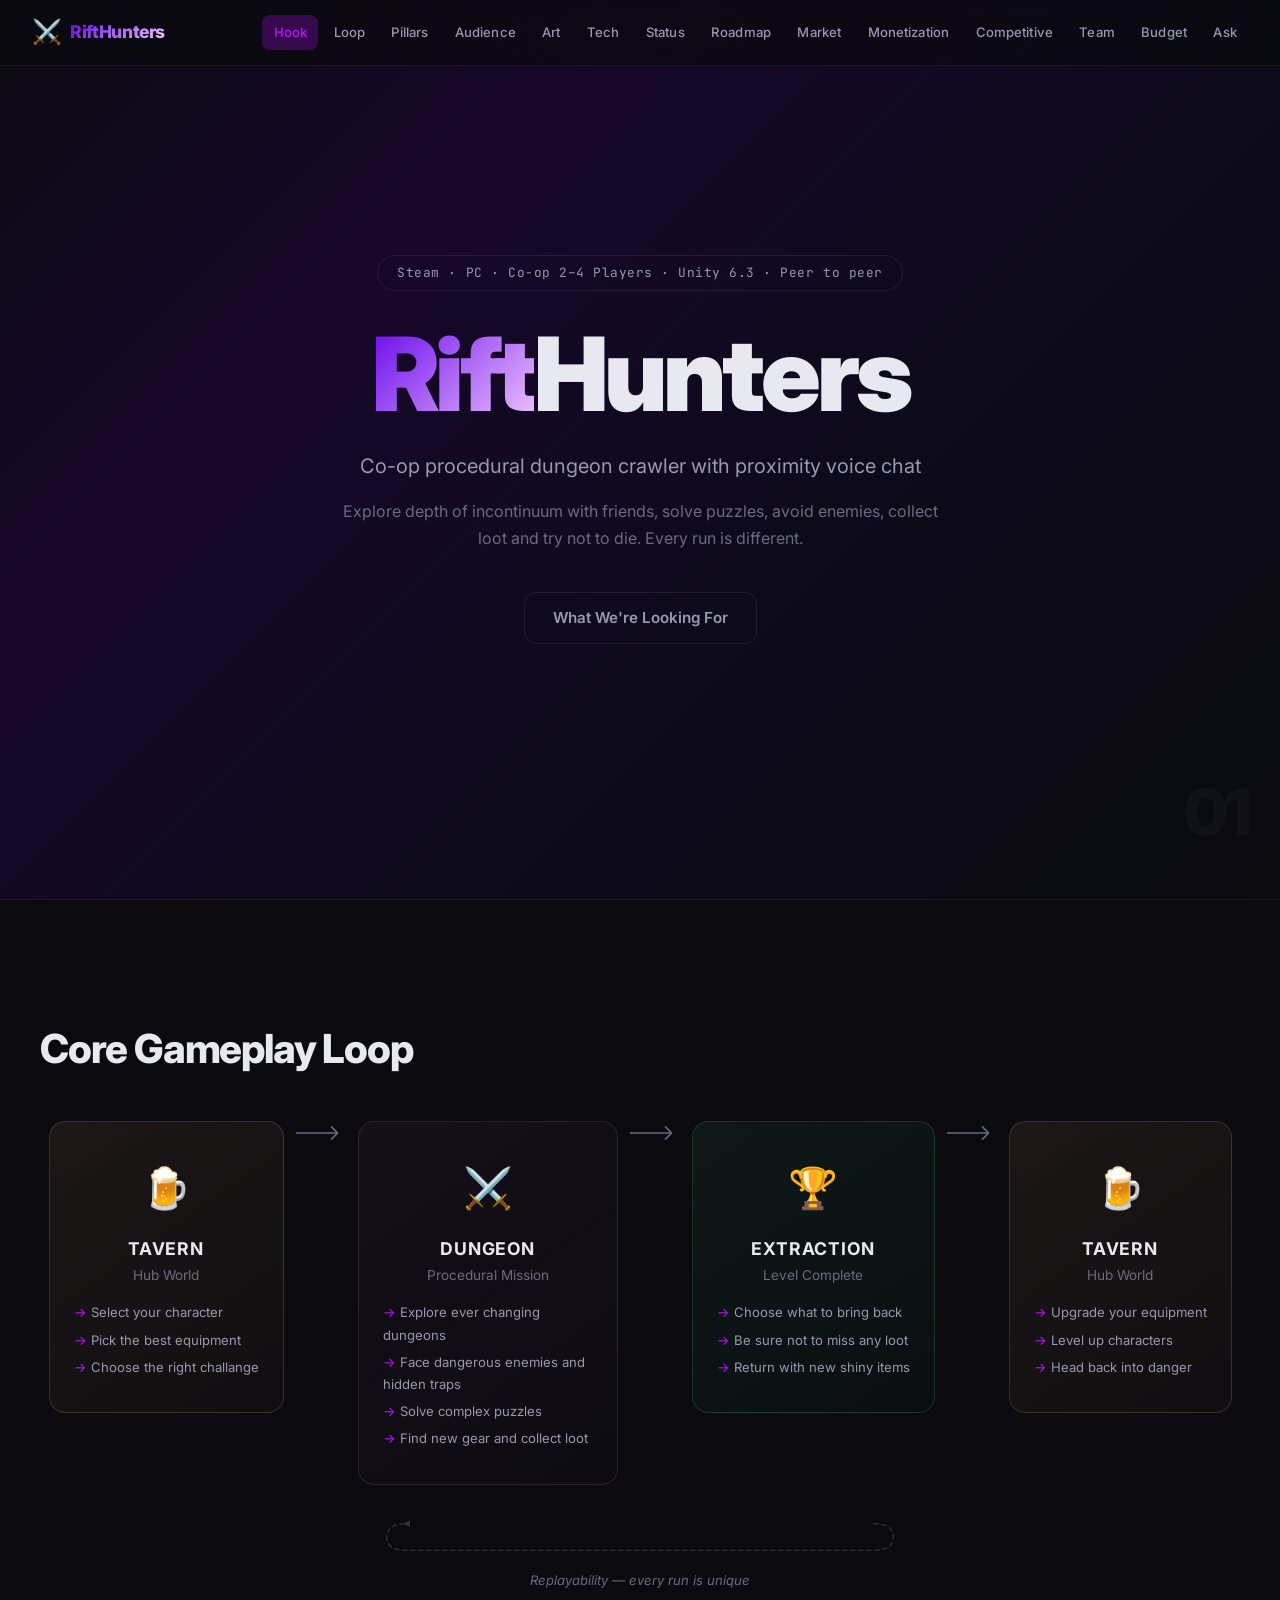
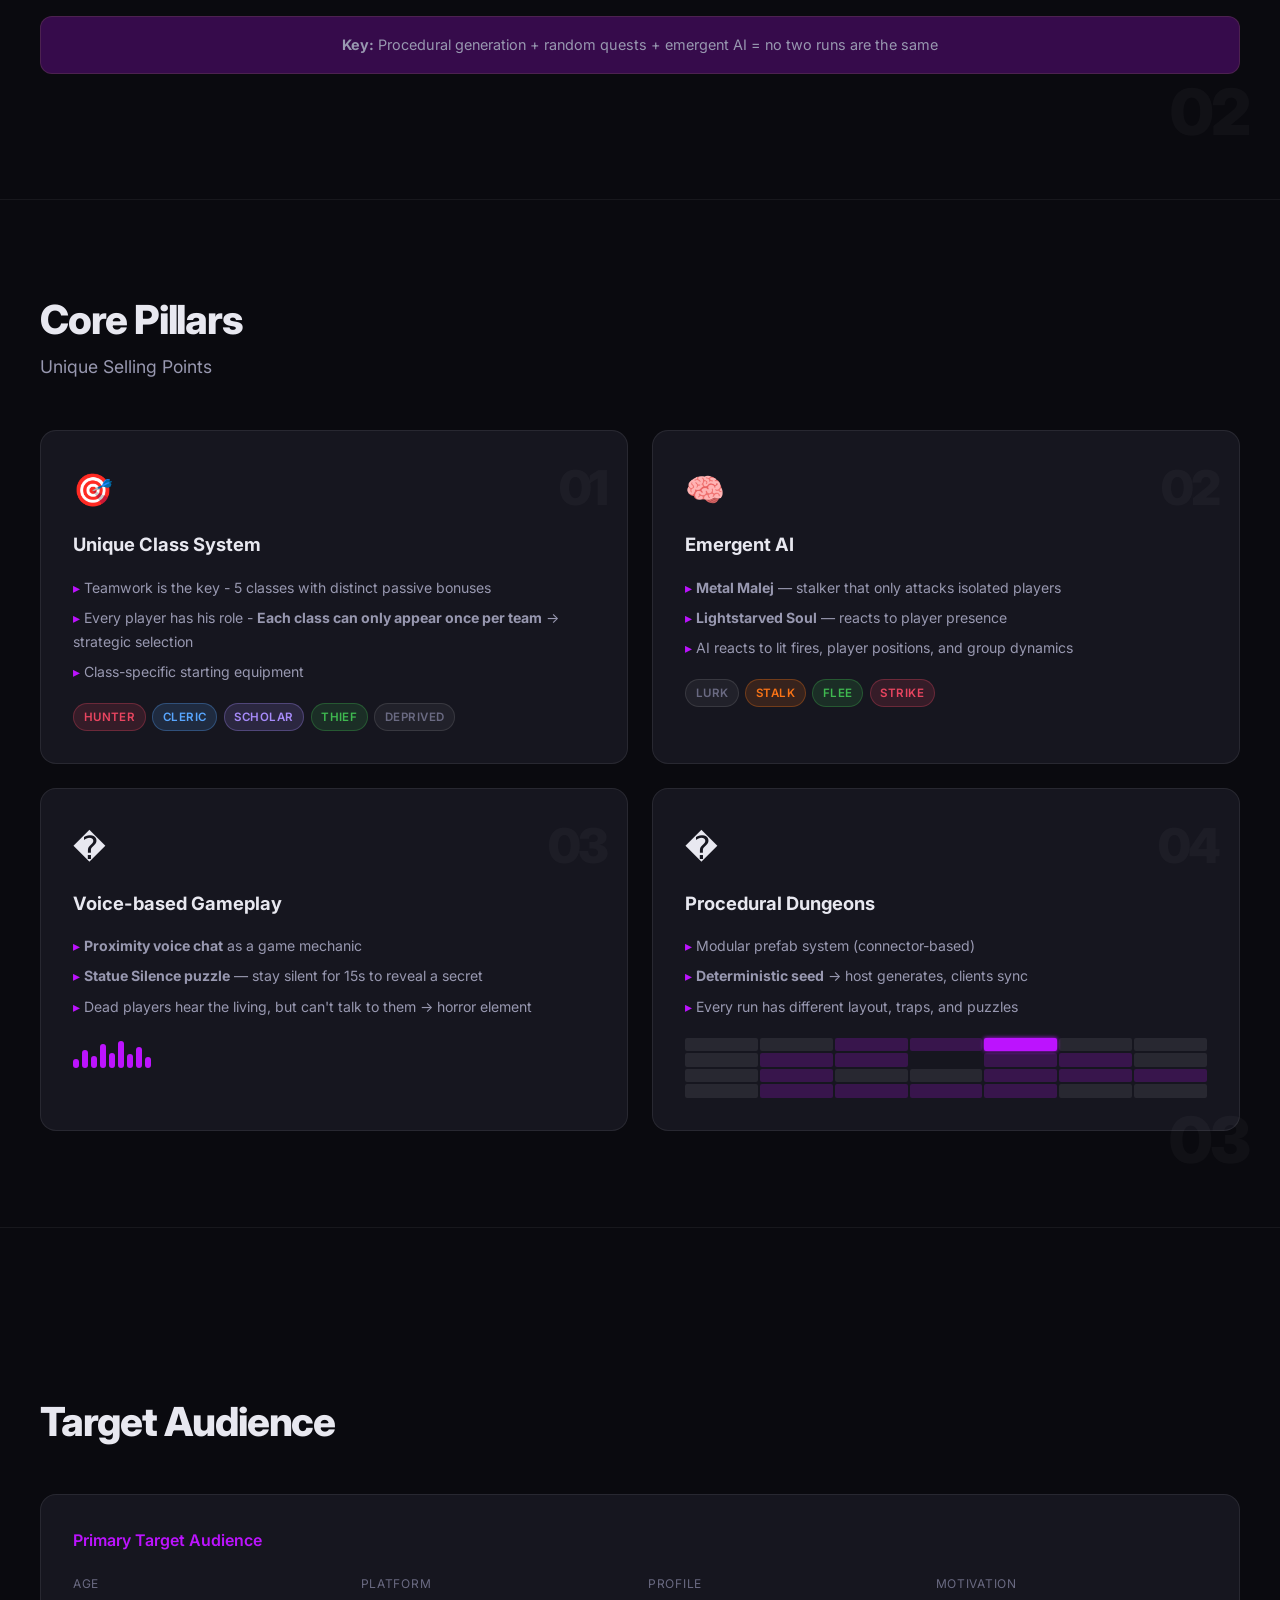
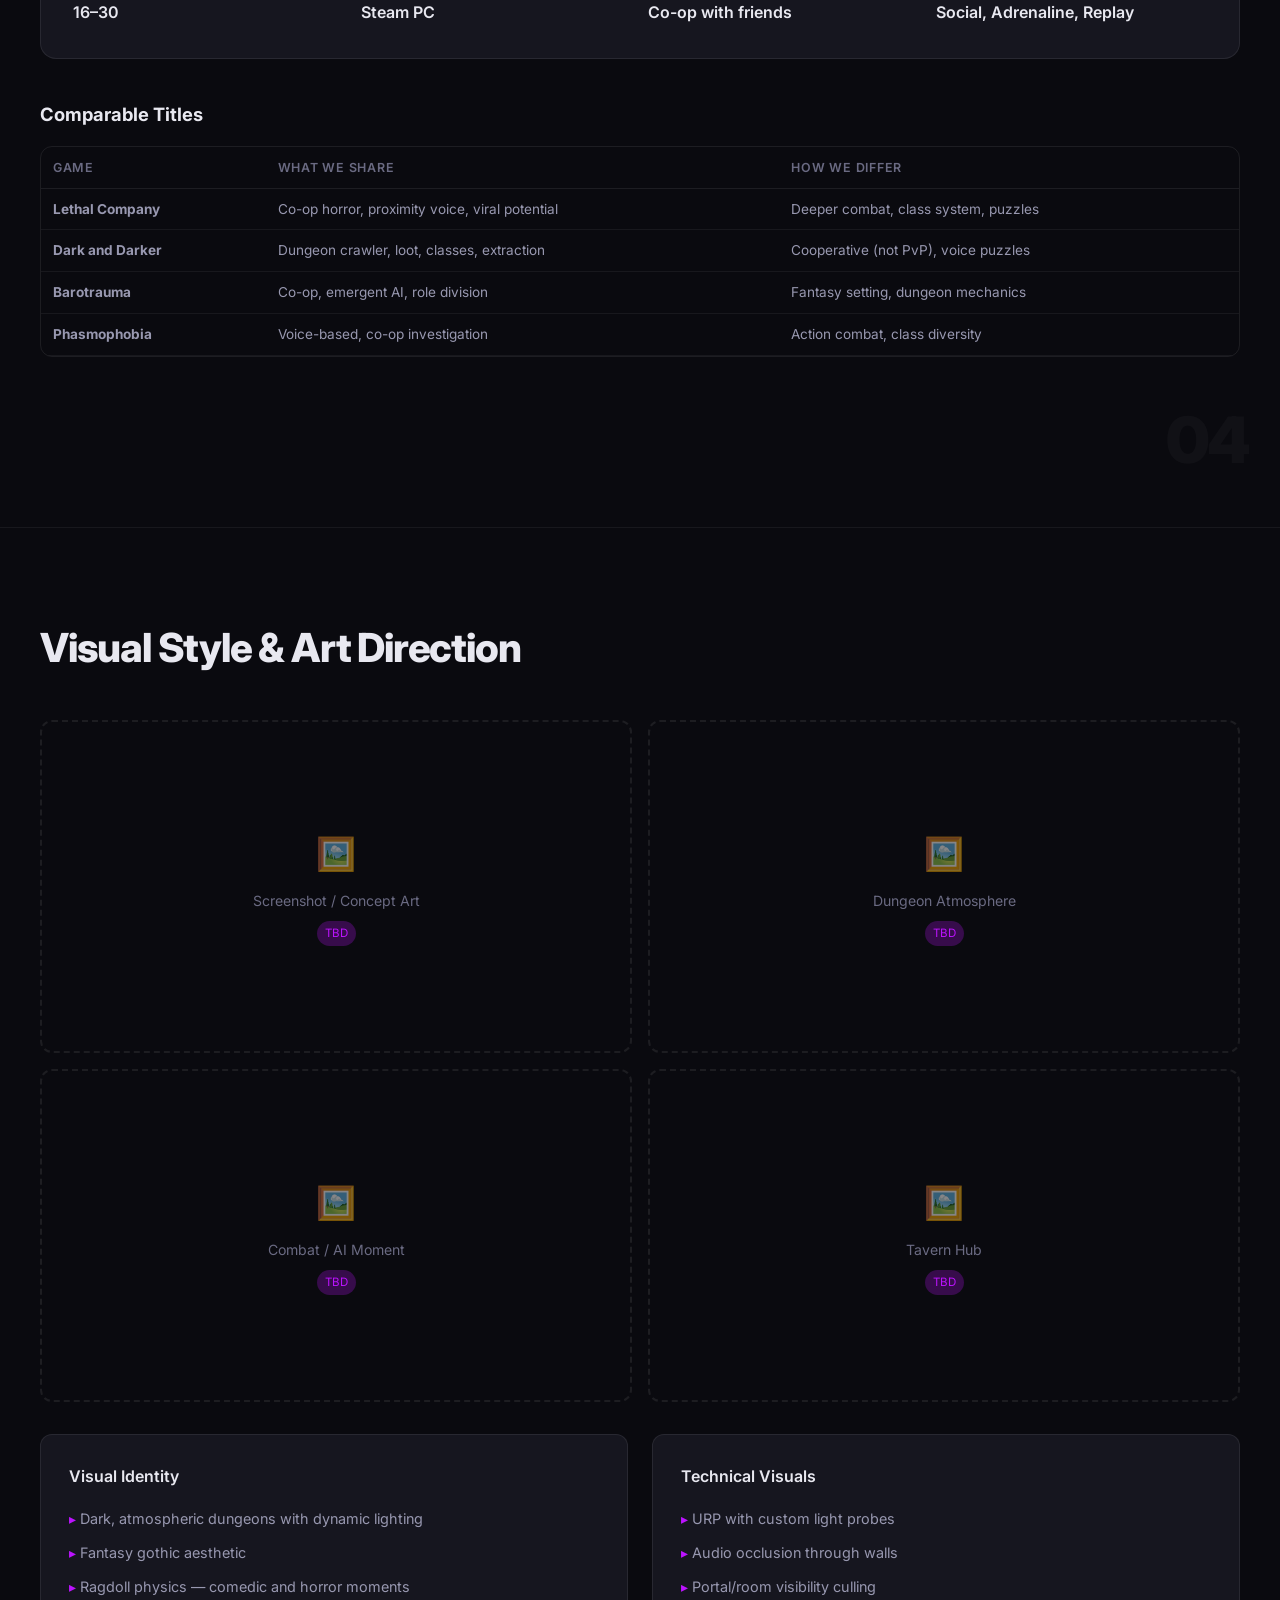
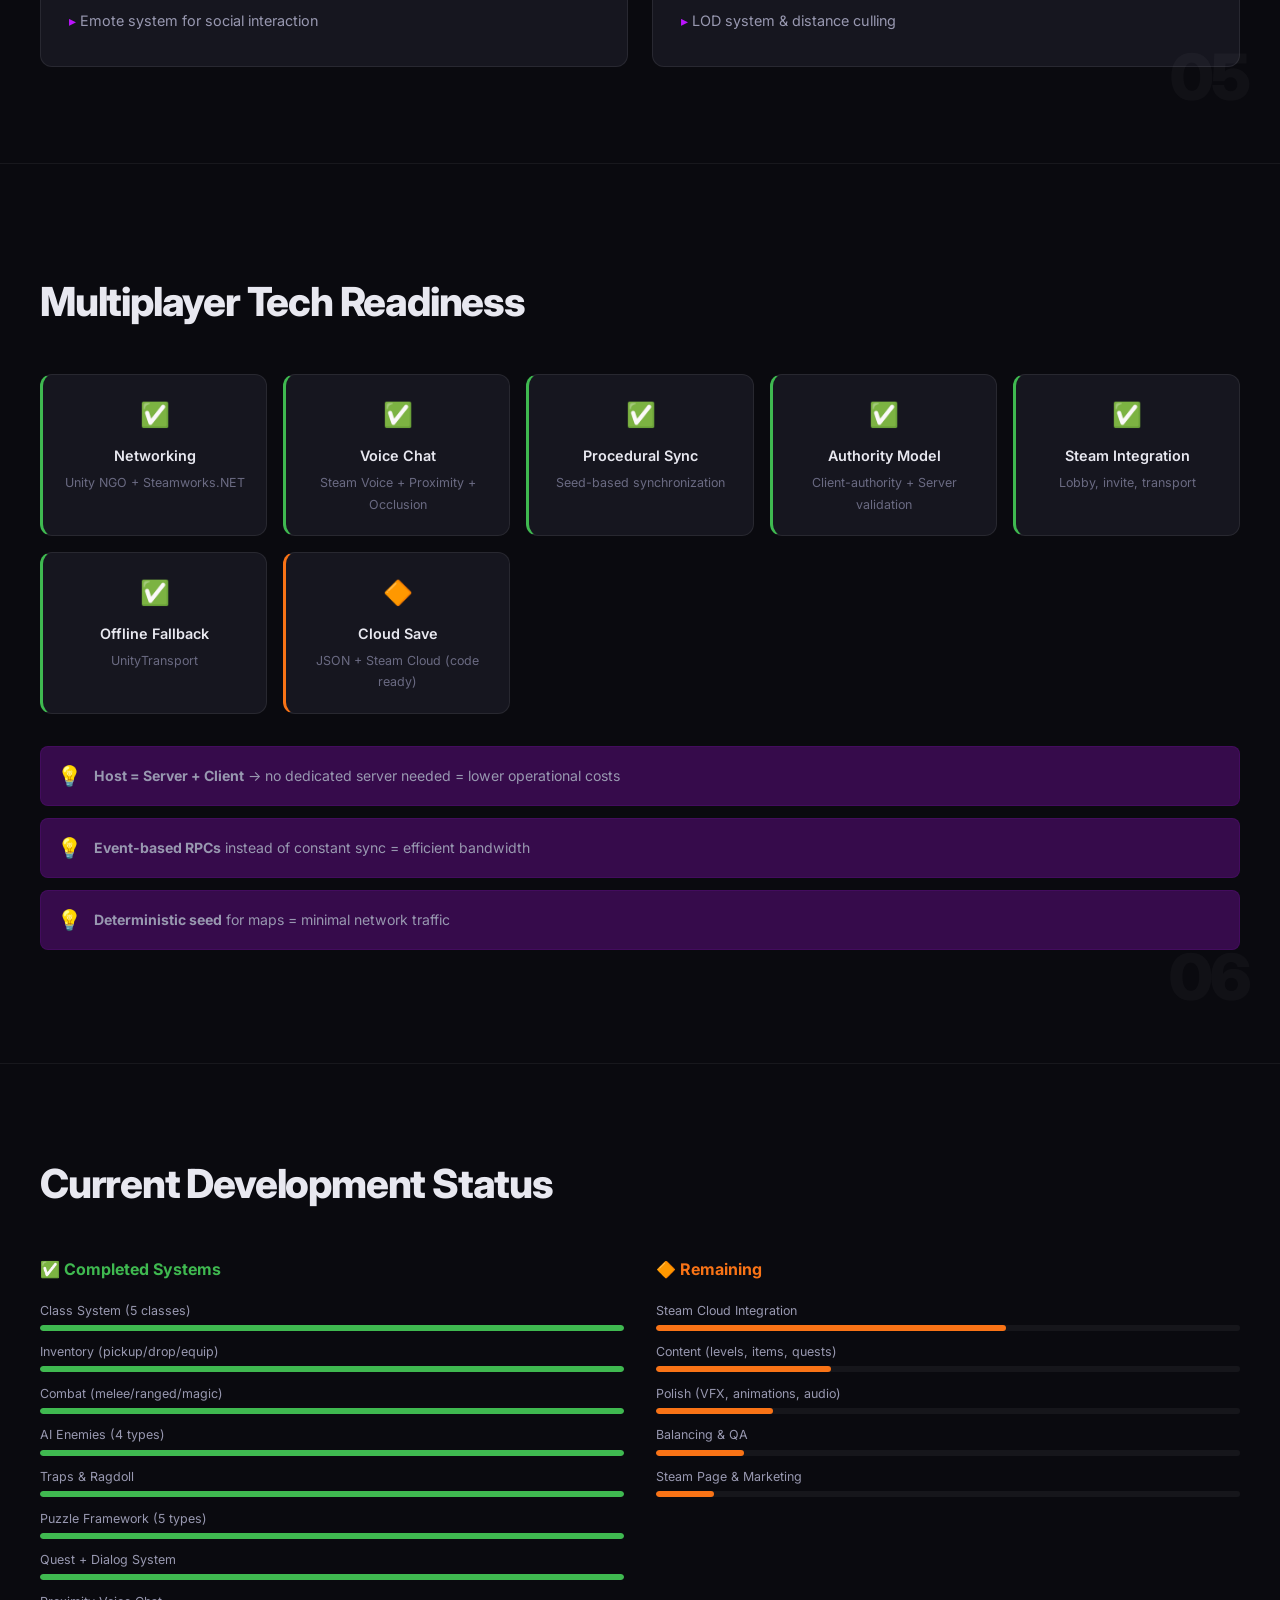
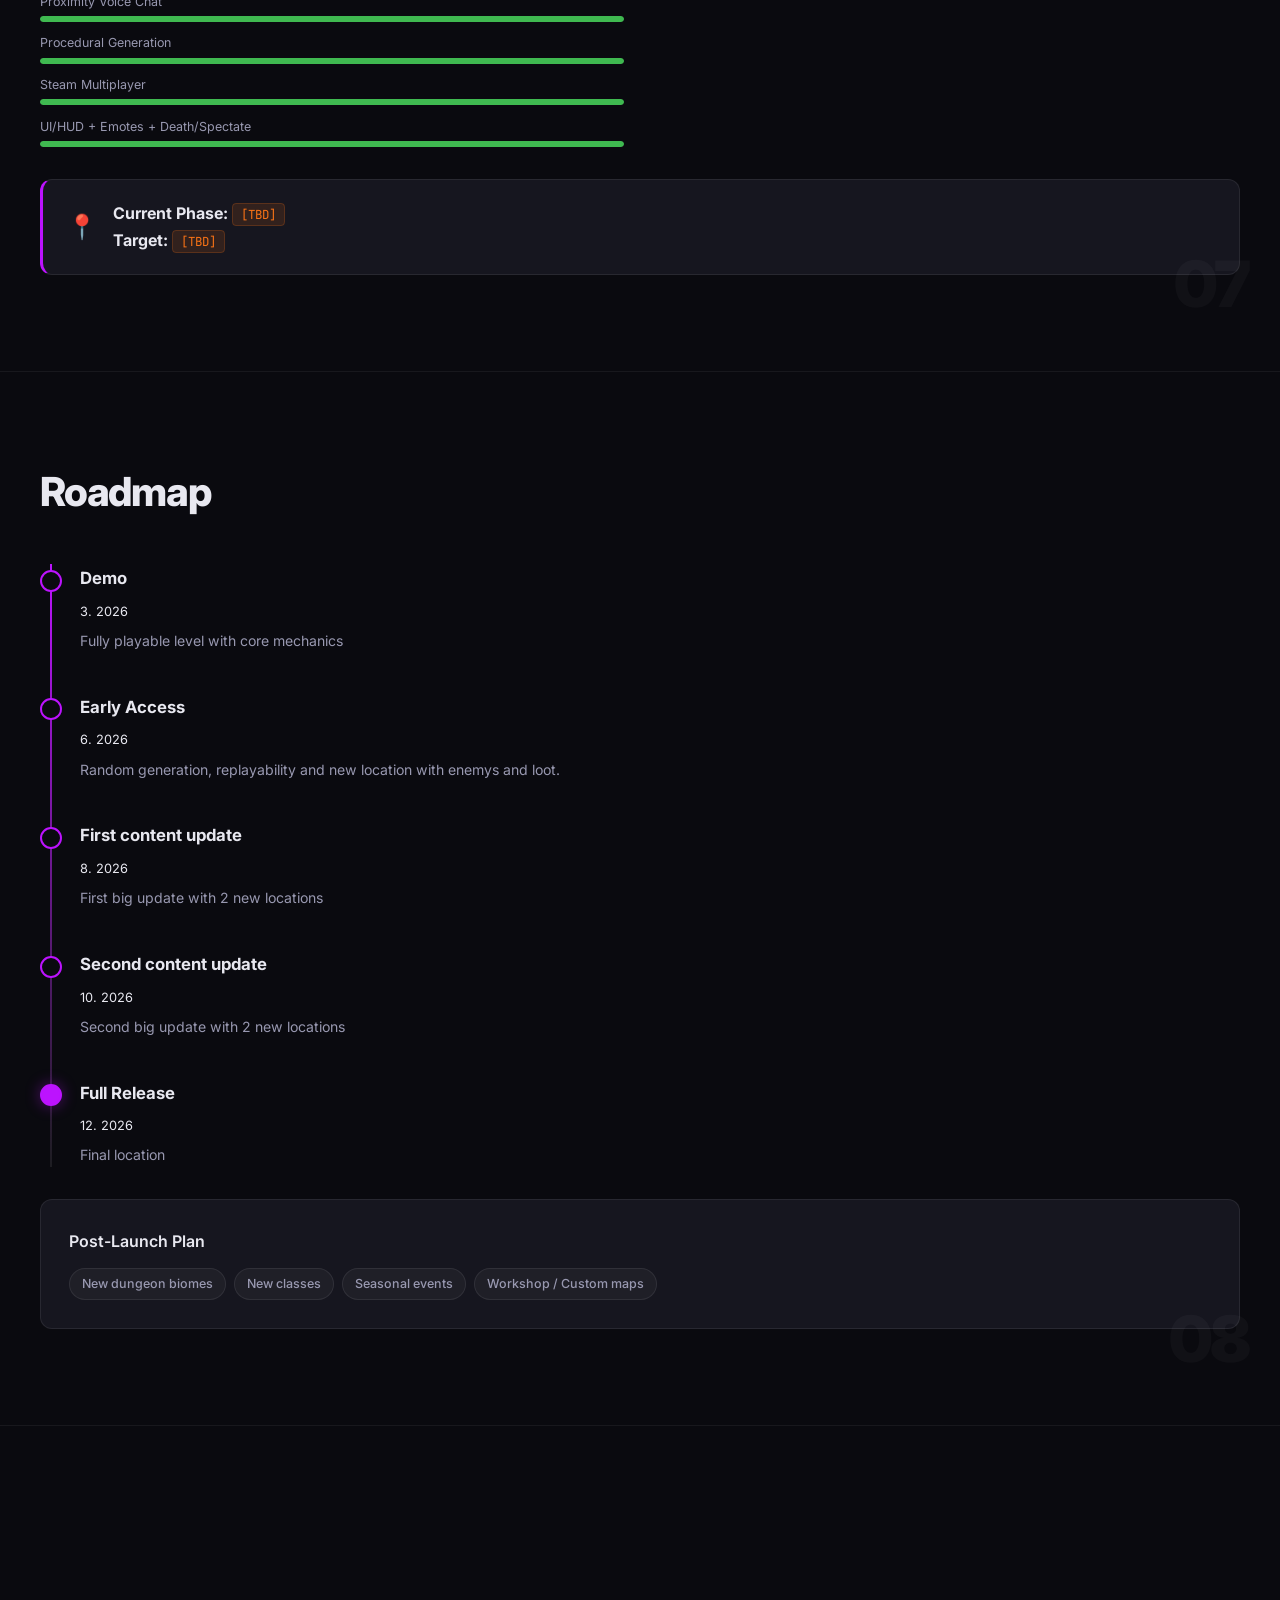
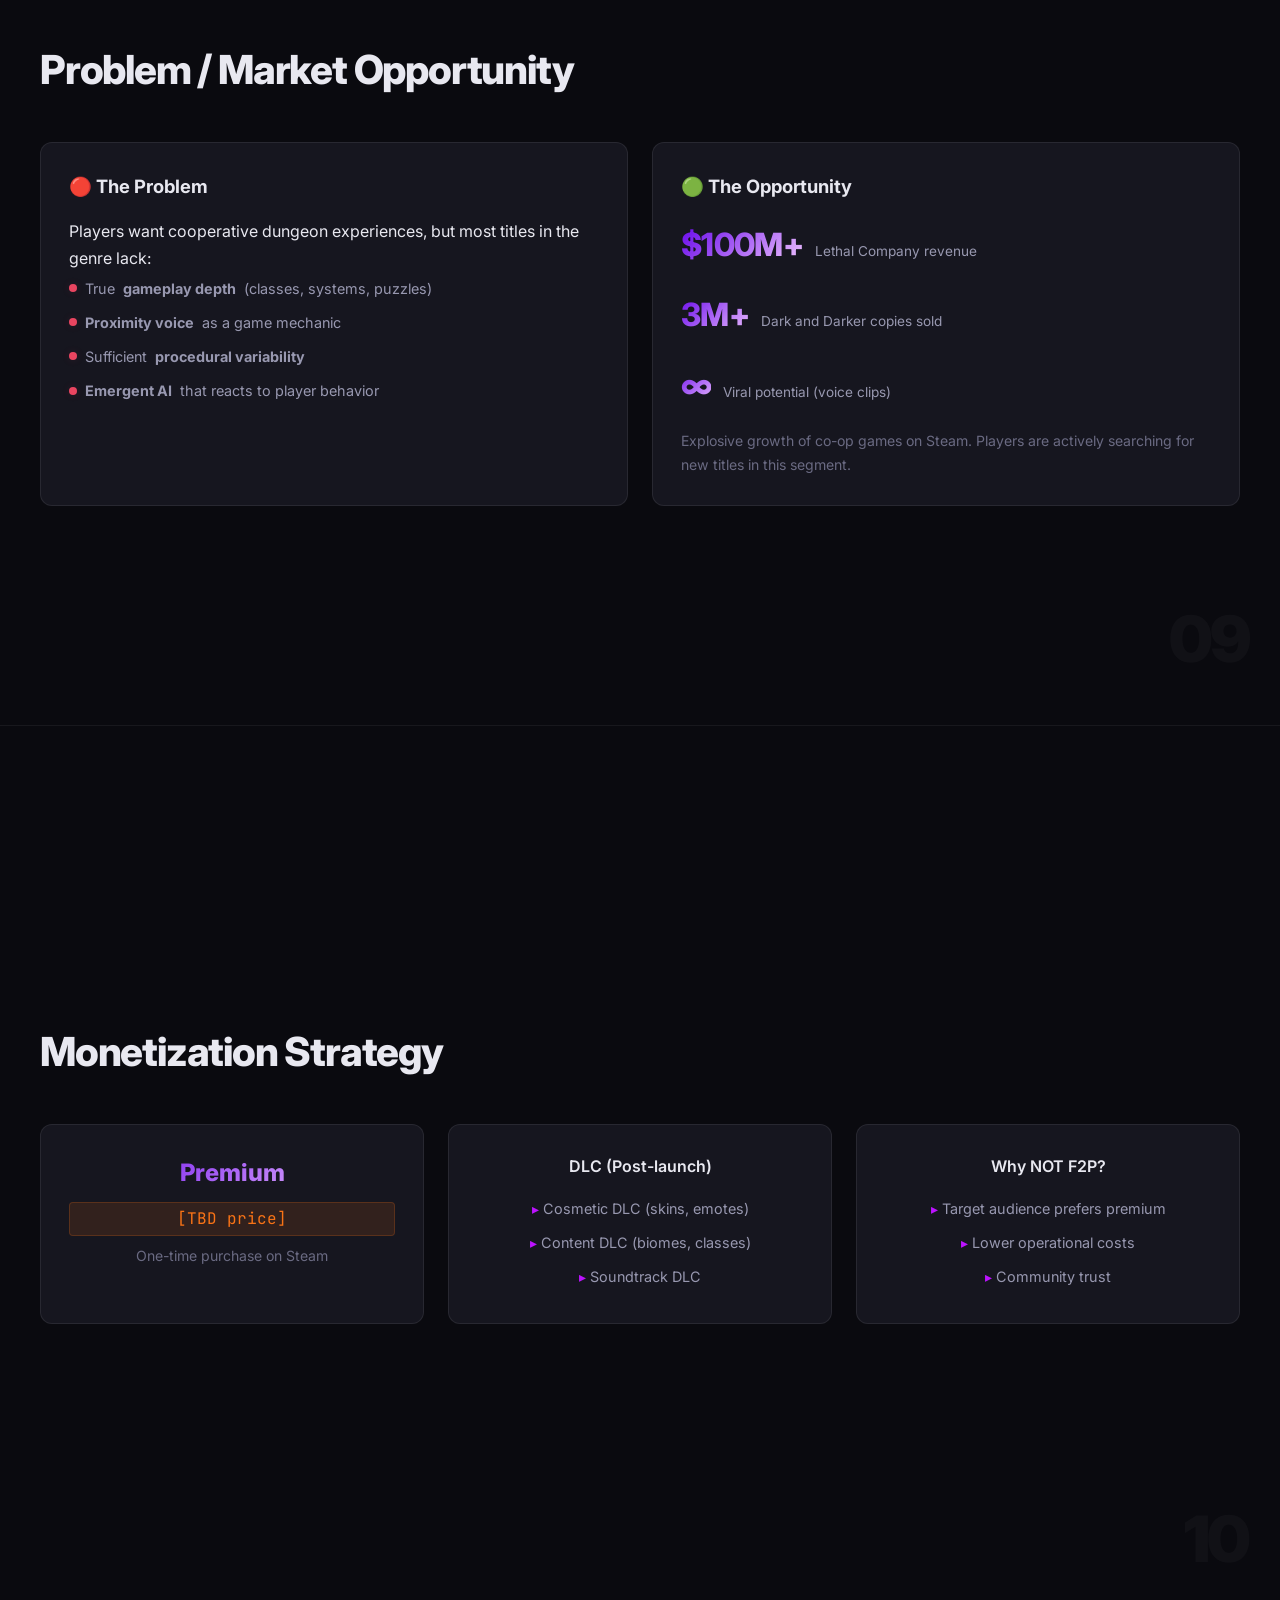
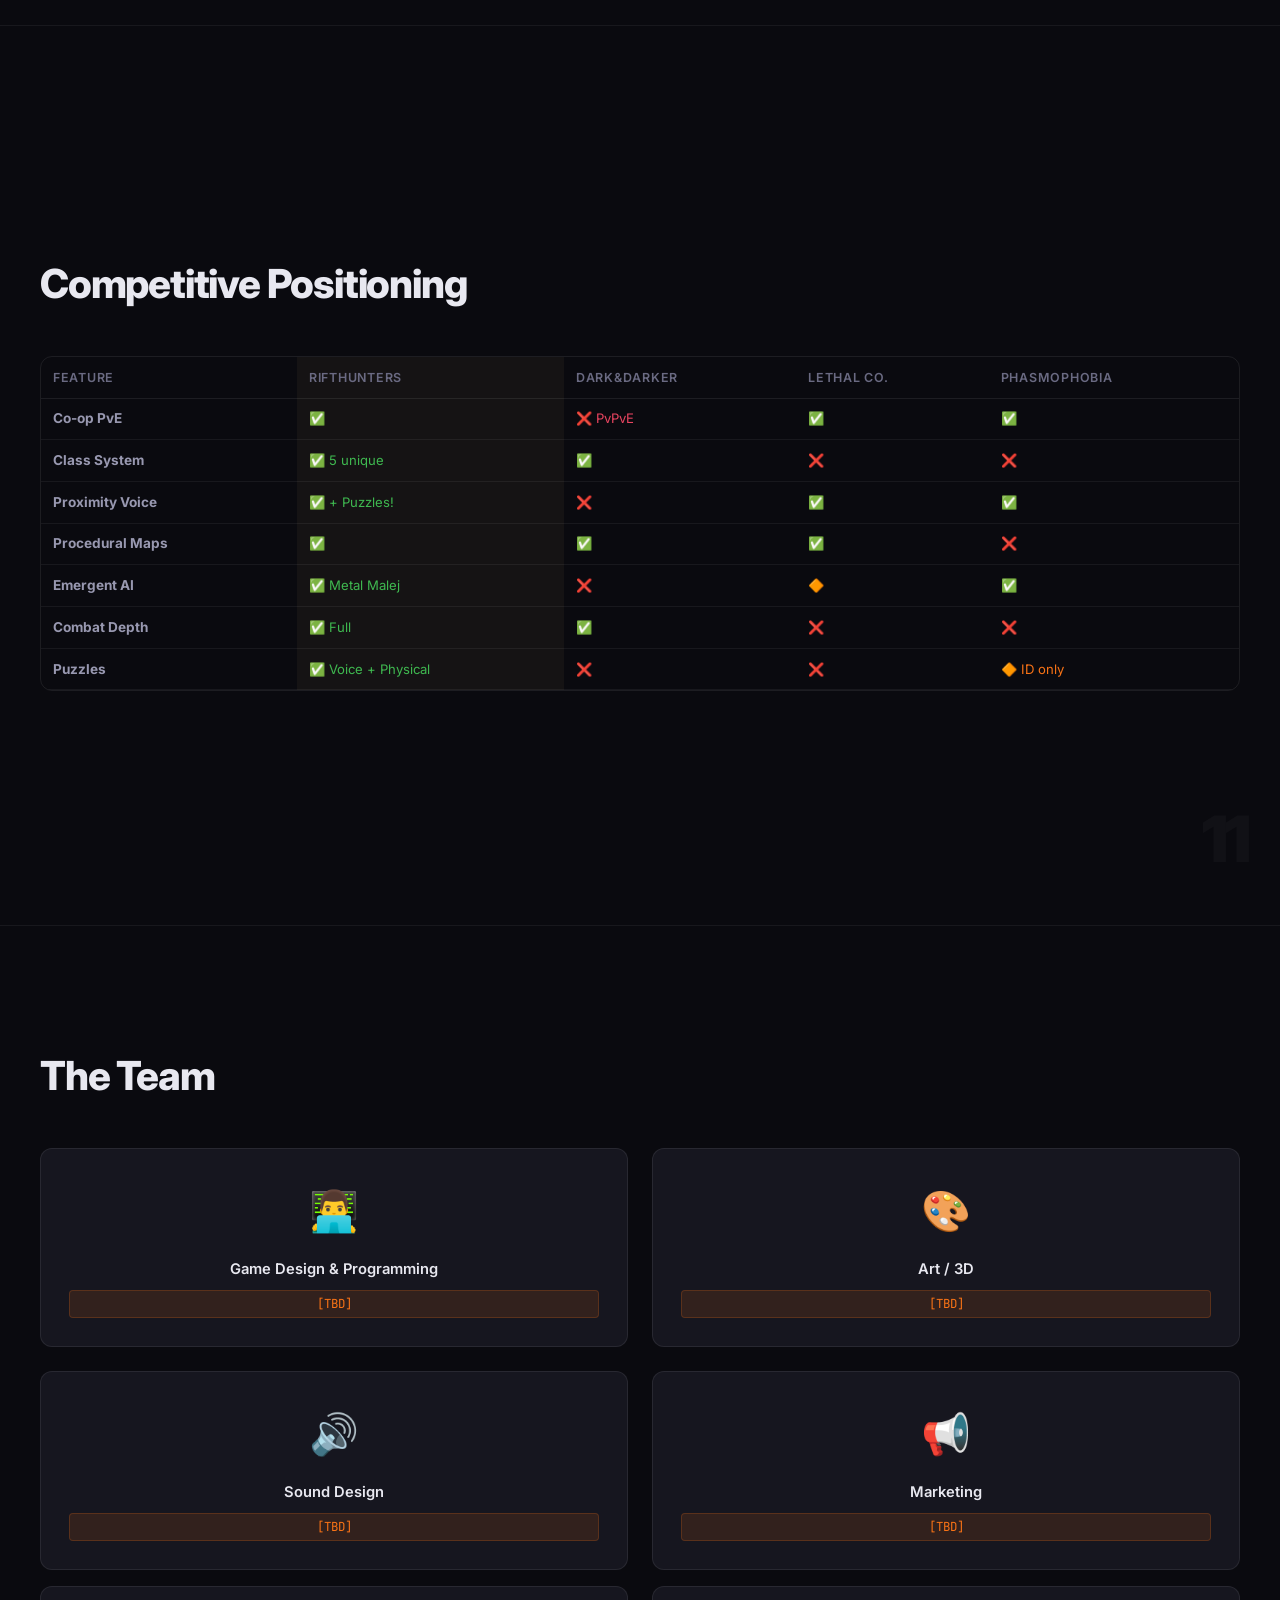
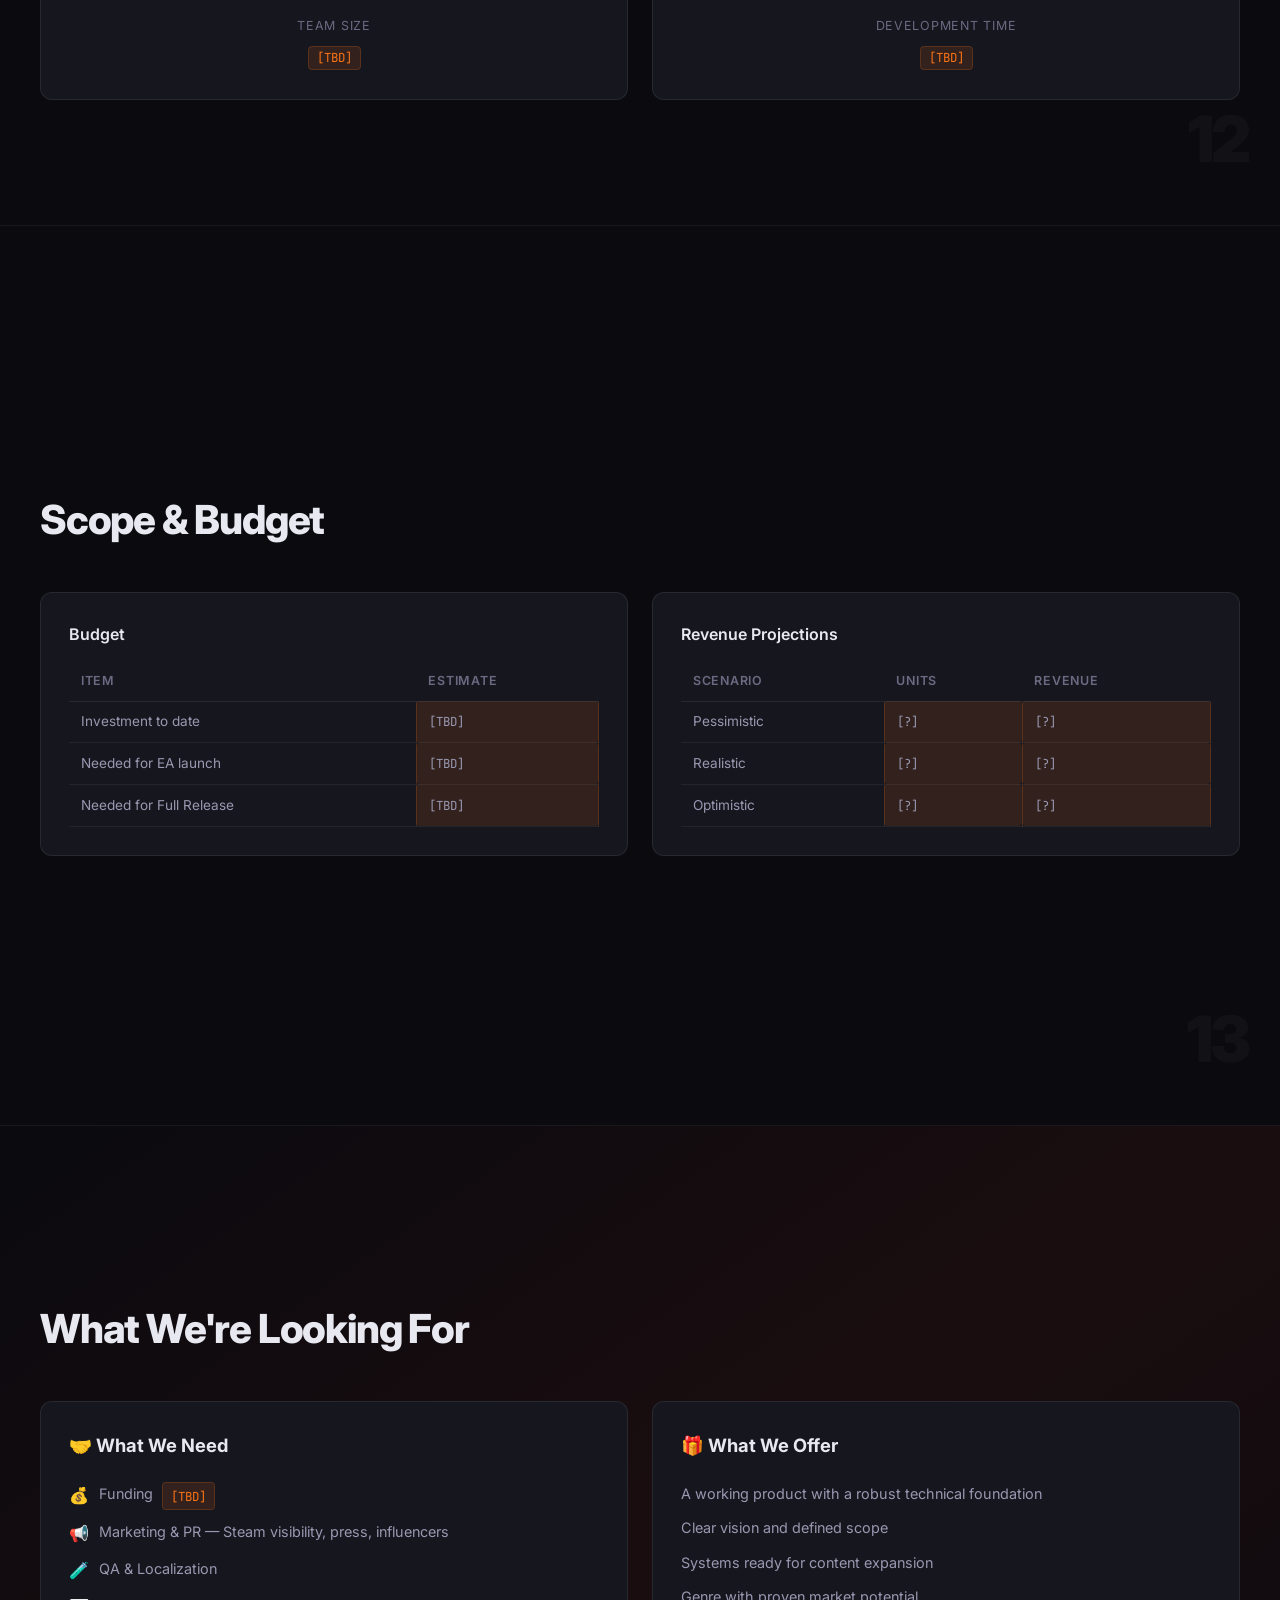
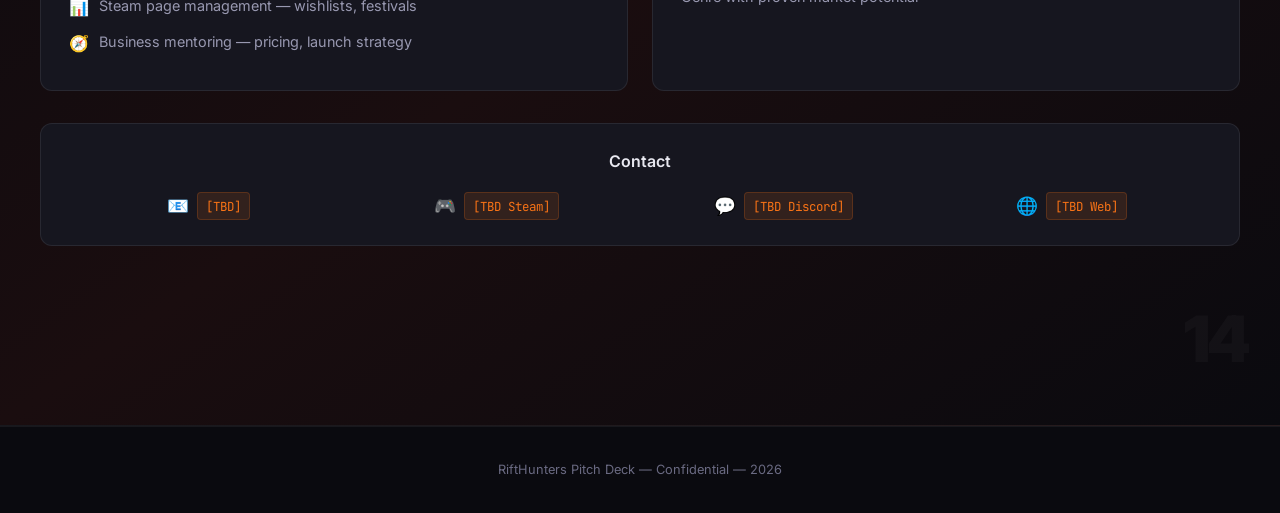
==== index.html @ 0fa0aaf6 "start" ====
<!DOCTYPE html>
<html lang="en">

<head>
    <meta charset="UTF-8">
    <meta name="viewport" content="width=device-width, initial-scale=1.0">
    <title>RiftHunters — Pitch Deck</title>
    <meta name="description"
        content="RiftHunters: Co-op procedural dungeon crawler with proximity voice chat and emergent AI. Pitch Deck for Steam publishers.">
    <link rel="preconnect" href="https://fonts.googleapis.com">
    <link rel="preconnect" href="https://fonts.gstatic.com" crossorigin>
    <link
        href="https://fonts.googleapis.com/css2?family=Inter:wght@300;400;500;600;700;800;900&family=JetBrains+Mono:wght@400;500&display=swap"
        rel="stylesheet">
    <link rel="stylesheet" href="style.css">
</head>

<body>
    <!-- Navigation -->
    <nav class="nav" id="main-nav">
        <div class="nav-brand">
            <span class="nav-logo">⚔️</span>
            <span class="nav-title">RiftHunters</span>
        </div>
        <div class="nav-links" id="nav-links">
            <a href="#hook" class="nav-link">Hook</a>
            <a href="#loop" class="nav-link">Loop</a>
            <a href="#pillars" class="nav-link">Pillars</a>
            <a href="#audience" class="nav-link">Audience</a>
            <a href="#art" class="nav-link">Art</a>
            <a href="#tech" class="nav-link">Tech</a>
            <a href="#status" class="nav-link">Status</a>
            <a href="#roadmap" class="nav-link">Roadmap</a>
            <a href="#market" class="nav-link">Market</a>
            <a href="#monetization" class="nav-link">Monetization</a>
            <a href="#competitive" class="nav-link">Competitive</a>
            <a href="#team" class="nav-link">Team</a>
            <a href="#budget" class="nav-link">Budget</a>
            <a href="#ask" class="nav-link">Ask</a>
        </div>
        <button class="nav-toggle" id="nav-toggle" aria-label="Toggle navigation">
            <span></span><span></span><span></span>
        </button>
    </nav>

    <!-- Progress Bar -->
    <div class="progress-bar" id="progress-bar"></div>

    <main>

        <!-- SLIDE 1 — Hook -->
        <section class="slide slide-hero" id="hook">
            <div class="hero-particles" id="hero-particles"></div>
            <div class="slide-content hero-content">
                <div class="hero-badge">Steam · PC · Co-op 2–4 Players · Unity 6.3 · Peer to peer</div>
                <h1 class="hero-title">
                    <span class="hero-title-accent">Rift</span>Hunters
                </h1>
                <p class="hero-tagline">Co-op procedural dungeon crawler with proximity voice chat</p>
                <p class="hero-desc">Explore depth of incontinuum with friends, solve puzzles, avoid
                    enemies, collect loot and try not to die. Every run is different.</p>
                <div class="hero-cta">
                    <a href="#ask" class="btn btn-ghost">What We're Looking For</a>
                </div>
            </div>
            <div class="slide-number">01</div>
        </section>

        <!-- SLIDE 2 — Game Loop -->
        <section class="slide" id="loop">
            <div class="slide-content">
                <div class="slide-header">
                    <h2>Core Gameplay Loop</h2>
                </div>
                <div class="loop-flow">
                    <div class="loop-node loop-taverna">
                        <div class="loop-icon">🍺</div>
                        <h3>TAVERN</h3>
                        <p>Hub World</p>
                        <ul class="loop-details">
                            <li>Select your character</li>
                            <li>Pick the best equipment</li>
                            <li>Choose the right challange</li>
                        </ul>
                    </div>
                    <div class="loop-arrow">
                        <svg viewBox="0 0 60 24" fill="none">
                            <path d="M0 12h50m0 0l-8-8m8 8l-8 8" stroke="currentColor" stroke-width="2" />
                        </svg>
                    </div>
                    <div class="loop-node loop-dungeon">
                        <div class="loop-icon">⚔️</div>
                        <h3>DUNGEON</h3>
                        <p>Procedural Mission</p>
                        <ul class="loop-details">
                            <li>Explore ever changing dungeons</li>
                            <li>Face dangerous enemies and hidden traps</li>
                            <li>Solve complex puzzles</li>
                            <li>Find new gear and collect loot</li>
                        </ul>
                    </div>
                    <div class="loop-arrow">
                        <svg viewBox="0 0 60 24" fill="none">
                            <path d="M0 12h50m0 0l-8-8m8 8l-8 8" stroke="currentColor" stroke-width="2" />
                        </svg>
                    </div>
                    <div class="loop-node loop-extract">
                        <div class="loop-icon">🏆</div>
                        <h3>EXTRACTION</h3>
                        <p>Level Complete</p>
                        <ul class="loop-details">
                            <li>Choose what to bring back</li>
                            <li>Be sure not to miss any loot</li>
                            <li>Return with new shiny items</li>
                        </ul>
                    </div>
                    <div class="loop-arrow">
                        <svg viewBox="0 0 60 24" fill="none">
                            <path d="M0 12h50m0 0l-8-8m8 8l-8 8" stroke="currentColor" stroke-width="2" />
                        </svg>
                    </div>
                    <div class="loop-node loop-taverna">
                        <div class="loop-icon">🍺</div>
                        <h3>TAVERN</h3>
                        <p>Hub World</p>
                        <ul class="loop-details">
                            <li>Upgrade your equipment</li>
                            <li>Level up characters</li>
                            <li>Head back into danger</li>
                        </ul>
                    </div>
                </div>
                <div class="loop-return">
                    <svg viewBox="0 0 800 60" fill="none" class="loop-return-svg">
                        <path d="M750 10 Q780 10 780 30 Q780 50 750 50 L50 50 Q20 50 20 30 Q20 10 50 10"
                            stroke="currentColor" stroke-width="2" stroke-dasharray="8 4" fill="none" />
                        <polygon points="55,5 45,10 55,15" fill="currentColor" />
                    </svg>
                    <span class="loop-return-label">Replayability — every run is unique</span>
                </div>
                <div class="highlight-box">
                    <strong>Key:</strong> Procedural generation + random quests + emergent AI = no two runs are the same
                </div>
            </div>
            <div class="slide-number">02</div>
        </section>

        <!-- SLIDE 3 — Core Pillars -->
        <section class="slide" id="pillars">
            <div class="slide-content">
                <div class="slide-header">
                    <h2>Core Pillars</h2>
                    <p class="slide-subtitle">Unique Selling Points</p>
                </div>
                <div class="grid grid-2">
                    <div class="pillar-card" data-pillar="1">
                        <div class="pillar-number">01</div>
                        <div class="pillar-icon">🎯</div>
                        <h3>Unique Class System</h3>
                        <ul>
                            <li>Teamwork is the key - 5 classes with distinct passive bonuses</li>
                            <li>Every player has his role - <strong>Each class can only appear once per team</strong> → strategic selection</li>
                            <li>Class-specific starting equipment</li>
                        </ul>
                        <div class="pillar-classes">
                            <span class="class-badge hunter">Hunter</span>
                            <span class="class-badge cleric">Cleric</span>
                            <span class="class-badge scholar">Scholar</span>
                            <span class="class-badge thief">Thief</span>
                            <span class="class-badge deprived">Deprived</span>
                        </div>
                    </div>
                    <div class="pillar-card" data-pillar="2">
                        <div class="pillar-number">02</div>
                        <div class="pillar-icon">🧠</div>
                        <h3>Emergent AI</h3>
                        <ul>
                            <li><strong>Metal Malej</strong> — stalker that only attacks isolated players</li>
                            <li><strong>Lightstarved Soul</strong> — reacts to player presence</li>
                            <li>AI reacts to lit fires, player positions, and group dynamics</li>
                        </ul>
                        <div class="ai-states">
                            <span class="state-badge lurk">Lurk</span>
                            <span class="state-badge stalk">Stalk</span>
                            <span class="state-badge flee">Flee</span>
                            <span class="state-badge strike">Strike</span>
                        </div>
                    </div>
                    <div class="pillar-card" data-pillar="3">
                        <div class="pillar-number">03</div>
                        <div class="pillar-icon">�</div>
                        <h3>Voice-based Gameplay</h3>
                        <ul>
                            <li><strong>Proximity voice chat</strong> as a game mechanic</li>
                            <li><strong>Statue Silence puzzle</strong> — stay silent for 15s to reveal a secret</li>
                            <li>Dead players hear the living, but can't talk to them → horror element</li>
                        </ul>
                        <div class="voice-viz" id="voice-viz">
                            <div class="voice-bar"></div>
                            <div class="voice-bar"></div>
                            <div class="voice-bar"></div>
                            <div class="voice-bar"></div>
                            <div class="voice-bar"></div>
                            <div class="voice-bar"></div>
                            <div class="voice-bar"></div>
                            <div class="voice-bar"></div>
                            <div class="voice-bar"></div>
                        </div>
                    </div>
                    <div class="pillar-card" data-pillar="4">
                        <div class="pillar-number">04</div>
                        <div class="pillar-icon">�️</div>
                        <h3>Procedural Dungeons</h3>
                        <ul>
                            <li>Modular prefab system (connector-based)</li>
                            <li><strong>Deterministic seed</strong> → host generates, clients sync</li>
                            <li>Every run has different layout, traps, and puzzles</li>
                        </ul>
                        <div class="maze-preview" id="maze-preview"></div>
                    </div>
                </div>
            </div>
            <div class="slide-number">03</div>
        </section>

        <!-- SLIDE 4 — Target Audience -->
        <section class="slide" id="audience">
            <div class="slide-content">
                <div class="slide-header">
                    <h2>Target Audience</h2>
                </div>
                <div class="audience-profile">
                    <div class="profile-card">
                        <h3>Primary Target Audience</h3>
                        <div class="profile-stats">
                            <div class="profile-stat"><span class="profile-label">Age</span><span
                                    class="profile-value">16–30</span></div>
                            <div class="profile-stat"><span class="profile-label">Platform</span><span
                                    class="profile-value">Steam PC</span></div>
                            <div class="profile-stat"><span class="profile-label">Profile</span><span
                                    class="profile-value">Co-op with friends</span></div>
                            <div class="profile-stat"><span class="profile-label">Motivation</span><span
                                    class="profile-value">Social, Adrenaline, Replay</span></div>
                        </div>
                    </div>
                </div>
                <h3 class="section-title">Comparable Titles</h3>
                <div class="comparison-table-wrapper">
                    <table class="data-table comparison-table">
                        <thead>
                            <tr>
                                <th>Game</th>
                                <th>What We Share</th>
                                <th>How We Differ</th>
                            </tr>
                        </thead>
                        <tbody>
                            <tr>
                                <td><strong>Lethal Company</strong></td>
                                <td>Co-op horror, proximity voice, viral potential</td>
                                <td>Deeper combat, class system, puzzles</td>
                            </tr>
                            <tr>
                                <td><strong>Dark and Darker</strong></td>
                                <td>Dungeon crawler, loot, classes, extraction</td>
                                <td>Cooperative (not PvP), voice puzzles</td>
                            </tr>
                            <tr>
                                <td><strong>Barotrauma</strong></td>
                                <td>Co-op, emergent AI, role division</td>
                                <td>Fantasy setting, dungeon mechanics</td>
                            </tr>
                            <tr>
                                <td><strong>Phasmophobia</strong></td>
                                <td>Voice-based, co-op investigation</td>
                                <td>Action combat, class diversity</td>
                            </tr>
                        </tbody>
                    </table>
                </div>
            </div>
            <div class="slide-number">04</div>
        </section>

        <!-- SLIDE 5 — Art Direction -->
        <section class="slide" id="art">
            <div class="slide-content">
                <div class="slide-header">
                    <h2>Visual Style & Art Direction</h2>
                </div>
                <div class="art-grid">
                    <div class="art-placeholder">
                        <div class="placeholder-inner">
                            <span class="placeholder-icon">🖼️</span>
                            <span>Screenshot / Concept Art</span>
                            <span class="placeholder-note">TBD</span>
                        </div>
                    </div>
                    <div class="art-placeholder">
                        <div class="placeholder-inner">
                            <span class="placeholder-icon">🖼️</span>
                            <span>Dungeon Atmosphere</span>
                            <span class="placeholder-note">TBD</span>
                        </div>
                    </div>
                    <div class="art-placeholder">
                        <div class="placeholder-inner">
                            <span class="placeholder-icon">🖼️</span>
                            <span>Combat / AI Moment</span>
                            <span class="placeholder-note">TBD</span>
                        </div>
                    </div>
                    <div class="art-placeholder">
                        <div class="placeholder-inner">
                            <span class="placeholder-icon">🖼️</span>
                            <span>Tavern Hub</span>
                            <span class="placeholder-note">TBD</span>
                        </div>
                    </div>
                </div>
                <div class="grid grid-2" style="margin-top:2rem;">
                    <div class="card">
                        <h4>Visual Identity</h4>
                        <ul>
                            <li>Dark, atmospheric dungeons with dynamic lighting</li>
                            <li>Fantasy gothic aesthetic</li>
                            <li>Ragdoll physics — comedic and horror moments</li>
                            <li>Emote system for social interaction</li>
                        </ul>
                    </div>
                    <div class="card">
                        <h4>Technical Visuals</h4>
                        <ul>
                            <li>URP with custom light probes</li>
                            <li>Audio occlusion through walls</li>
                            <li>Portal/room visibility culling</li>
                            <li>LOD system & distance culling</li>
                        </ul>
                    </div>
                </div>
            </div>
            <div class="slide-number">05</div>
        </section>

        <!-- SLIDE 6 — Tech Readiness -->
        <section class="slide" id="tech">
            <div class="slide-content">
                <div class="slide-header">
                    <h2>Multiplayer Tech Readiness</h2>
                </div>
                <div class="tech-grid">
                    <div class="tech-item done">
                        <div class="tech-status">✅</div>
                        <h4>Networking</h4>
                        <p>Unity NGO + Steamworks.NET</p>
                    </div>
                    <div class="tech-item done">
                        <div class="tech-status">✅</div>
                        <h4>Voice Chat</h4>
                        <p>Steam Voice + Proximity + Occlusion</p>
                    </div>
                    <div class="tech-item done">
                        <div class="tech-status">✅</div>
                        <h4>Procedural Sync</h4>
                        <p>Seed-based synchronization</p>
                    </div>
                    <div class="tech-item done">
                        <div class="tech-status">✅</div>
                        <h4>Authority Model</h4>
                        <p>Client-authority + Server validation</p>
                    </div>
                    <div class="tech-item done">
                        <div class="tech-status">✅</div>
                        <h4>Steam Integration</h4>
                        <p>Lobby, invite, transport</p>
                    </div>
                    <div class="tech-item done">
                        <div class="tech-status">✅</div>
                        <h4>Offline Fallback</h4>
                        <p>UnityTransport</p>
                    </div>
                    <div class="tech-item partial">
                        <div class="tech-status">🔶</div>
                        <h4>Cloud Save</h4>
                        <p>JSON + Steam Cloud (code ready)</p>
                    </div>
                </div>
                <div class="tech-highlights">
                    <div class="highlight-item">
                        <span class="highlight-icon">💡</span>
                        <span><strong>Host = Server + Client</strong> → no dedicated server needed = lower operational
                            costs</span>
                    </div>
                    <div class="highlight-item">
                        <span class="highlight-icon">💡</span>
                        <span><strong>Event-based RPCs</strong> instead of constant sync = efficient bandwidth</span>
                    </div>
                    <div class="highlight-item">
                        <span class="highlight-icon">💡</span>
                        <span><strong>Deterministic seed</strong> for maps = minimal network traffic</span>
                    </div>
                </div>
            </div>
            <div class="slide-number">06</div>
        </section>

        <!-- SLIDE 7 — Development Status -->
        <section class="slide" id="status">
            <div class="slide-content">
                <div class="slide-header">
                    <h2>Current Development Status</h2>
                </div>
                <div class="status-sections">
                    <div class="status-section">
                        <h3 class="status-done-title">✅ Completed Systems</h3>
                        <div class="status-bar-grid">
                            <div class="status-bar-item" data-progress="100">
                                <span class="sbar-label">Class System (5 classes)</span>
                                <div class="sbar-track">
                                    <div class="sbar-fill" style="--progress:100%"></div>
                                </div>
                            </div>
                            <div class="status-bar-item" data-progress="100">
                                <span class="sbar-label">Inventory (pickup/drop/equip)</span>
                                <div class="sbar-track">
                                    <div class="sbar-fill" style="--progress:100%"></div>
                                </div>
                            </div>
                            <div class="status-bar-item" data-progress="100">
                                <span class="sbar-label">Combat (melee/ranged/magic)</span>
                                <div class="sbar-track">
                                    <div class="sbar-fill" style="--progress:100%"></div>
                                </div>
                            </div>
                            <div class="status-bar-item" data-progress="100">
                                <span class="sbar-label">AI Enemies (4 types)</span>
                                <div class="sbar-track">
                                    <div class="sbar-fill" style="--progress:100%"></div>
                                </div>
                            </div>
                            <div class="status-bar-item" data-progress="100">
                                <span class="sbar-label">Traps & Ragdoll</span>
                                <div class="sbar-track">
                                    <div class="sbar-fill" style="--progress:100%"></div>
                                </div>
                            </div>
                            <div class="status-bar-item" data-progress="100">
                                <span class="sbar-label">Puzzle Framework (5 types)</span>
                                <div class="sbar-track">
                                    <div class="sbar-fill" style="--progress:100%"></div>
                                </div>
                            </div>
                            <div class="status-bar-item" data-progress="100">
                                <span class="sbar-label">Quest + Dialog System</span>
                                <div class="sbar-track">
                                    <div class="sbar-fill" style="--progress:100%"></div>
                                </div>
                            </div>
                            <div class="status-bar-item" data-progress="100">
                                <span class="sbar-label">Proximity Voice Chat</span>
                                <div class="sbar-track">
                                    <div class="sbar-fill" style="--progress:100%"></div>
                                </div>
                            </div>
                            <div class="status-bar-item" data-progress="100">
                                <span class="sbar-label">Procedural Generation</span>
                                <div class="sbar-track">
                                    <div class="sbar-fill" style="--progress:100%"></div>
                                </div>
                            </div>
                            <div class="status-bar-item" data-progress="100">
                                <span class="sbar-label">Steam Multiplayer</span>
                                <div class="sbar-track">
                                    <div class="sbar-fill" style="--progress:100%"></div>
                                </div>
                            </div>
                            <div class="status-bar-item" data-progress="100">
                                <span class="sbar-label">UI/HUD + Emotes + Death/Spectate</span>
                                <div class="sbar-track">
                                    <div class="sbar-fill" style="--progress:100%"></div>
                                </div>
                            </div>
                        </div>
                    </div>
                    <div class="status-section">
                        <h3 class="status-wip-title">🔶 Remaining</h3>
                        <div class="status-bar-grid">
                            <div class="status-bar-item" data-progress="60">
                                <span class="sbar-label">Steam Cloud Integration</span>
                                <div class="sbar-track">
                                    <div class="sbar-fill wip" style="--progress:60%"></div>
                                </div>
                            </div>
                            <div class="status-bar-item" data-progress="30">
                                <span class="sbar-label">Content (levels, items, quests)</span>
                                <div class="sbar-track">
                                    <div class="sbar-fill wip" style="--progress:30%"></div>
                                </div>
                            </div>
                            <div class="status-bar-item" data-progress="20">
                                <span class="sbar-label">Polish (VFX, animations, audio)</span>
                                <div class="sbar-track">
                                    <div class="sbar-fill wip" style="--progress:20%"></div>
                                </div>
                            </div>
                            <div class="status-bar-item" data-progress="15">
                                <span class="sbar-label">Balancing & QA</span>
                                <div class="sbar-track">
                                    <div class="sbar-fill wip" style="--progress:15%"></div>
                                </div>
                            </div>
                            <div class="status-bar-item" data-progress="10">
                                <span class="sbar-label">Steam Page & Marketing</span>
                                <div class="sbar-track">
                                    <div class="sbar-fill wip" style="--progress:10%"></div>
                                </div>
                            </div>
                        </div>
                    </div>
                </div>
                <div class="phase-callout">
                    <span class="phase-icon">📍</span>
                    <div>
                        <strong>Current Phase:</strong> <span class="todo-tag">[TBD]</span><br>
                        <strong>Target:</strong> <span class="todo-tag">[TBD]</span>
                    </div>
                </div>
            </div>
            <div class="slide-number">07</div>
        </section>

        <!-- SLIDE 8 — Roadmap -->
        <section class="slide" id="roadmap">
            <div class="slide-content">
                <div class="slide-header">
                    <h2>Roadmap</h2>
                </div>
                <div class="timeline">
                    <div class="timeline-item">
                        <div class="timeline-marker"></div>
                        <div class="timeline-content">
                            <h4>Demo</h4>
                            <span class="timeline-date">3. 2026</span>
                            <p>Fully playable level with core mechanics</p>
                        </div>
                    </div>
                    <div class="timeline-item">
                        <div class="timeline-marker"></div>
                        <div class="timeline-content">
                            <h4>Early Access</h4>
                            <span class="timeline-date">6. 2026</span>
                            <p>Random generation, replayability and new location with enemys and loot.</p>
                        </div>
                    </div>
                    <div class="timeline-item">
                        <div class="timeline-marker"></div>
                        <div class="timeline-content">
                            <h4>First content update</h4>
                            <span class="timeline-date">8. 2026</span>
                            <p>First big update with 2 new locations</p>
                        </div>
                    </div>
                    <div class="timeline-item">
                        <div class="timeline-marker"></div>
                        <div class="timeline-content">
                            <h4>Second content update</h4>
                            <span class="timeline-date">10. 2026</span>
                            <p>Second big update with 2 new locations</p>
                        </div>
                    </div>
                    <div class="timeline-item">
                        <div class="timeline-marker active"></div>
                        <div class="timeline-content">
                            <h4>Full Release</h4>
                            <span class="timeline-date">12. 2026</span>
                            <p>Final location</p>
                        </div>
                    </div>
                </div>
                <div class="card" style="margin-top:2rem;">
                    <h4>Post-Launch Plan</h4>
                    <div class="tag-row">
                        <span class="tag">New dungeon biomes</span>
                        <span class="tag">New classes</span>
                        <span class="tag">Seasonal events</span>
                        <span class="tag">Workshop / Custom maps</span>
                    </div>
                </div>
            </div>
            <div class="slide-number">08</div>
        </section>

        <!-- SLIDE 9 — Market -->
        <section class="slide" id="market">
            <div class="slide-content">
                <div class="slide-header">
                    <h2>Problem / Market Opportunity</h2>
                </div>
                <div class="grid grid-2">
                    <div class="card card-glow">
                        <h3 class="card-title">🔴 The Problem</h3>
                        <p>Players want cooperative dungeon experiences, but most titles in the genre lack:</p>
                        <ul class="feature-list">
                            <li><span class="dot dot-red"></span>True <strong>gameplay depth</strong> (classes, systems,
                                puzzles)</li>
                            <li><span class="dot dot-red"></span><strong>Proximity voice</strong> as a game mechanic
                            </li>
                            <li><span class="dot dot-red"></span>Sufficient <strong>procedural variability</strong></li>
                            <li><span class="dot dot-red"></span><strong>Emergent AI</strong> that reacts to player
                                behavior</li>
                        </ul>
                    </div>
                    <div class="card card-glow">
                        <h3 class="card-title">🟢 The Opportunity</h3>
                        <div class="market-stats">
                            <div class="stat">
                                <span class="stat-value">$100M+</span>
                                <span class="stat-label">Lethal Company revenue</span>
                            </div>
                            <div class="stat">
                                <span class="stat-value">3M+</span>
                                <span class="stat-label">Dark and Darker copies sold</span>
                            </div>
                            <div class="stat">
                                <span class="stat-value">∞</span>
                                <span class="stat-label">Viral potential (voice clips)</span>
                            </div>
                        </div>
                        <p class="muted">Explosive growth of co-op games on Steam. Players are actively searching for
                            new titles in this segment.</p>
                    </div>
                </div>
            </div>
            <div class="slide-number">09</div>
        </section>

        <!-- SLIDE 10 — Monetization -->
        <section class="slide" id="monetization">
            <div class="slide-content">
                <div class="slide-header">
                    <h2>Monetization Strategy</h2>
                </div>
                <div class="grid grid-3">
                    <div class="card card-center">
                        <div class="price-tag">Premium</div>
                        <p class="price-value todo-tag">[TBD price]</p>
                        <p class="muted">One-time purchase on Steam</p>
                    </div>
                    <div class="card card-center">
                        <h4>DLC (Post-launch)</h4>
                        <ul>
                            <li>Cosmetic DLC (skins, emotes)</li>
                            <li>Content DLC (biomes, classes)</li>
                            <li>Soundtrack DLC</li>
                        </ul>
                    </div>
                    <div class="card card-center">
                        <h4>Why NOT F2P?</h4>
                        <ul>
                            <li>Target audience prefers premium</li>
                            <li>Lower operational costs</li>
                            <li>Community trust</li>
                        </ul>
                    </div>
                </div>
            </div>
            <div class="slide-number">10</div>
        </section>

        <!-- SLIDE 11 — Competitive Positioning -->
        <section class="slide" id="competitive">
            <div class="slide-content">
                <div class="slide-header">
                    <h2>Competitive Positioning</h2>
                </div>
                <div class="comparison-table-wrapper">
                    <table class="data-table feature-matrix">
                        <thead>
                            <tr>
                                <th>Feature</th>
                                <th class="highlight-col">RiftHunters</th>
                                <th>Dark&Darker</th>
                                <th>Lethal Co.</th>
                                <th>Phasmophobia</th>
                            </tr>
                        </thead>
                        <tbody>
                            <tr>
                                <td><strong>Co-op PvE</strong></td>
                                <td class="highlight-col"><span class="check yes">✅</span></td>
                                <td><span class="check no">❌ PvPvE</span></td>
                                <td><span class="check yes">✅</span></td>
                                <td><span class="check yes">✅</span></td>
                            </tr>
                            <tr>
                                <td><strong>Class System</strong></td>
                                <td class="highlight-col"><span class="check yes">✅ 5 unique</span></td>
                                <td><span class="check yes">✅</span></td>
                                <td><span class="check no">❌</span></td>
                                <td><span class="check no">❌</span></td>
                            </tr>
                            <tr>
                                <td><strong>Proximity Voice</strong></td>
                                <td class="highlight-col"><span class="check yes">✅ + Puzzles!</span></td>
                                <td><span class="check no">❌</span></td>
                                <td><span class="check yes">✅</span></td>
                                <td><span class="check yes">✅</span></td>
                            </tr>
                            <tr>
                                <td><strong>Procedural Maps</strong></td>
                                <td class="highlight-col"><span class="check yes">✅</span></td>
                                <td><span class="check yes">✅</span></td>
                                <td><span class="check yes">✅</span></td>
                                <td><span class="check no">❌</span></td>
                            </tr>
                            <tr>
                                <td><strong>Emergent AI</strong></td>
                                <td class="highlight-col"><span class="check yes">✅ Metal Malej</span></td>
                                <td><span class="check no">❌</span></td>
                                <td><span class="check partial">🔶</span></td>
                                <td><span class="check yes">✅</span></td>
                            </tr>
                            <tr>
                                <td><strong>Combat Depth</strong></td>
                                <td class="highlight-col"><span class="check yes">✅ Full</span></td>
                                <td><span class="check yes">✅</span></td>
                                <td><span class="check no">❌</span></td>
                                <td><span class="check no">❌</span></td>
                            </tr>
                            <tr>
                                <td><strong>Puzzles</strong></td>
                                <td class="highlight-col"><span class="check yes">✅ Voice + Physical</span></td>
                                <td><span class="check no">❌</span></td>
                                <td><span class="check no">❌</span></td>
                                <td><span class="check partial">🔶 ID only</span></td>
                            </tr>
                        </tbody>
                    </table>
                </div>
            </div>
            <div class="slide-number">11</div>
        </section>

        <!-- SLIDE 12 — Team -->
        <section class="slide" id="team">
            <div class="slide-content">
                <div class="slide-header">
                    <h2>The Team</h2>
                </div>
                <div class="grid grid-2">
                    <div class="team-card">
                        <div class="team-avatar">👨‍💻</div>
                        <h4>Game Design & Programming</h4>
                        <p class="todo-tag">[TBD]</p>
                    </div>
                    <div class="team-card">
                        <div class="team-avatar">🎨</div>
                        <h4>Art / 3D</h4>
                        <p class="todo-tag">[TBD]</p>
                    </div>
                    <div class="team-card">
                        <div class="team-avatar">🔊</div>
                        <h4>Sound Design</h4>
                        <p class="todo-tag">[TBD]</p>
                    </div>
                    <div class="team-card">
                        <div class="team-avatar">📢</div>
                        <h4>Marketing</h4>
                        <p class="todo-tag">[TBD]</p>
                    </div>
                </div>
                <div class="grid grid-2" style="margin-top:1rem;">
                    <div class="card card-center">
                        <span class="detail-label">Team Size</span>
                        <span class="todo-tag">[TBD]</span>
                    </div>
                    <div class="card card-center">
                        <span class="detail-label">Development Time</span>
                        <span class="todo-tag">[TBD]</span>
                    </div>
                </div>
            </div>
            <div class="slide-number">12</div>
        </section>

        <!-- SLIDE 13 — Budget -->
        <section class="slide" id="budget">
            <div class="slide-content">
                <div class="slide-header">
                    <h2>Scope & Budget</h2>
                </div>
                <div class="grid grid-2">
                    <div class="card">
                        <h4>Budget</h4>
                        <table class="data-table">
                            <thead>
                                <tr>
                                    <th>Item</th>
                                    <th>Estimate</th>
                                </tr>
                            </thead>
                            <tbody>
                                <tr>
                                    <td>Investment to date</td>
                                    <td class="todo-tag">[TBD]</td>
                                </tr>
                                <tr>
                                    <td>Needed for EA launch</td>
                                    <td class="todo-tag">[TBD]</td>
                                </tr>
                                <tr>
                                    <td>Needed for Full Release</td>
                                    <td class="todo-tag">[TBD]</td>
                                </tr>
                            </tbody>
                        </table>
                    </div>
                    <div class="card">
                        <h4>Revenue Projections</h4>
                        <table class="data-table">
                            <thead>
                                <tr>
                                    <th>Scenario</th>
                                    <th>Units</th>
                                    <th>Revenue</th>
                                </tr>
                            </thead>
                            <tbody>
                                <tr>
                                    <td>Pessimistic</td>
                                    <td class="todo-tag">[?]</td>
                                    <td class="todo-tag">[?]</td>
                                </tr>
                                <tr>
                                    <td>Realistic</td>
                                    <td class="todo-tag">[?]</td>
                                    <td class="todo-tag">[?]</td>
                                </tr>
                                <tr>
                                    <td>Optimistic</td>
                                    <td class="todo-tag">[?]</td>
                                    <td class="todo-tag">[?]</td>
                                </tr>
                            </tbody>
                        </table>
                    </div>
                </div>
            </div>
            <div class="slide-number">13</div>
        </section>

        <!-- SLIDE 14 — Ask -->
        <section class="slide slide-ask" id="ask">
            <div class="slide-content">
                <div class="slide-header">
                    <h2>What We're Looking For</h2>
                </div>
                <div class="grid grid-2">
                    <div class="card card-glow">
                        <h3 class="card-title">🤝 What We Need</h3>
                        <ul class="ask-list">
                            <li><span class="ask-icon">💰</span> Funding <span class="todo-tag">[TBD]</span></li>
                            <li><span class="ask-icon">📢</span> Marketing & PR — Steam visibility, press, influencers
                            </li>
                            <li><span class="ask-icon">🧪</span> QA & Localization</li>
                            <li><span class="ask-icon">📊</span> Steam page management — wishlists, festivals</li>
                            <li><span class="ask-icon">🧭</span> Business mentoring — pricing, launch strategy</li>
                        </ul>
                    </div>
                    <div class="card card-glow">
                        <h3 class="card-title">🎁 What We Offer</h3>
                        <ul class="offer-list">
                            <li>A working product with a robust technical foundation</li>
                            <li>Clear vision and defined scope</li>
                            <li>Systems ready for content expansion</li>
                            <li>Genre with proven market potential</li>
                        </ul>
                    </div>
                </div>
                <div class="contact-card">
                    <h3>Contact</h3>
                    <div class="contact-grid">
                        <div class="contact-item"><span class="contact-icon">📧</span><span
                                class="todo-tag">[TBD]</span></div>
                        <div class="contact-item"><span class="contact-icon">🎮</span><span class="todo-tag">[TBD
                                Steam]</span></div>
                        <div class="contact-item"><span class="contact-icon">💬</span><span class="todo-tag">[TBD
                                Discord]</span></div>
                        <div class="contact-item"><span class="contact-icon">🌐</span><span class="todo-tag">[TBD
                                Web]</span></div>
                    </div>
                </div>
            </div>
            <div class="slide-number">14</div>
        </section>

    </main>

    <!-- Footer -->
    <footer class="footer">
        <p>RiftHunters Pitch Deck — Confidential — 2026</p>
    </footer>

    <script src="script.js"></script>
</body>

</html>
---- style.css ----
/* ============================================
   RiftHunters Pitch Deck — Dark Theme CSS
   ============================================ */

/* --- Design Tokens --- */
:root {
    /* Colors */
    --bg-primary: #0a0a0f;
    --bg-secondary: #111118;
    --bg-card: #16161f;
    --bg-card-hover: #1c1c28;
    --bg-elevated: #1e1e2a;

    --text-primary: #e8e8f0;
    --text-secondary: #9898b0;
    --text-muted: #6a6a82;
    --text-accent: #f5ccff;

    --accent-primary: #bc13fe;
    --accent-primary-glow: rgba(188, 19, 254, 0.25);
    --accent-red: #e94560;
    --accent-red-glow: rgba(233, 69, 96, 0.12);
    --accent-green: #3fb950;
    --accent-green-glow: rgba(63, 185, 80, 0.12);
    --accent-blue: #58a6ff;
    --accent-blue-glow: rgba(88, 166, 255, 0.12);
    --accent-purple: #bc13fe;
    --accent-purple-glow: rgba(188, 19, 254, 0.25);
    --accent-orange: #f97316;
    --accent-orange-glow: rgba(249, 115, 22, 0.12);

    --border-subtle: rgba(255, 255, 255, 0.06);
    --border-card: rgba(255, 255, 255, 0.08);
    --border-hover: rgba(188, 19, 254, 0.35);

    /* Gradients */
    --gradient-hero: linear-gradient(135deg, #0a0a0f 0%, #17072a 30%, #0d0a1b 60%, #0a0a0f 100%);
    --gradient-primary: linear-gradient(135deg, #6200ea, #f5ccff);
    --gradient-card: linear-gradient(145deg, rgba(255, 255, 255, 0.03) 0%, rgba(255, 255, 255, 0) 100%);

    /* Typography */
    --font-body: 'Inter', -apple-system, BlinkMacSystemFont, 'Segoe UI', sans-serif;
    --font-mono: 'JetBrains Mono', 'Fira Code', monospace;

    /* Spacing */
    --section-padding: 6rem 2rem;
    --card-padding: 1.75rem;
    --border-radius: 12px;
    --border-radius-sm: 8px;
    --border-radius-lg: 16px;

    /* Transitions */
    --transition-fast: 150ms ease;
    --transition-smooth: 300ms cubic-bezier(0.4, 0, 0.2, 1);
    --transition-spring: 500ms cubic-bezier(0.34, 1.56, 0.64, 1);
}

/* --- Reset & Base --- */
*,
*::before,
*::after {
    margin: 0;
    padding: 0;
    box-sizing: border-box;
}

html {
    scroll-behavior: smooth;
    scroll-padding-top: 5rem;
}

body {
    font-family: var(--font-body);
    background: var(--bg-primary);
    color: var(--text-primary);
    line-height: 1.7;
    -webkit-font-smoothing: antialiased;
    -moz-osx-font-smoothing: grayscale;
    overflow-x: hidden;
}

::selection {
    background: var(--accent-primary);
    color: var(--bg-primary);
}

/* --- Navigation --- */
.nav {
    position: fixed;
    top: 0;
    left: 0;
    right: 0;
    z-index: 1000;
    display: flex;
    align-items: center;
    justify-content: space-between;
    padding: 0.75rem 2rem;
    background: rgba(10, 10, 15, 0.85);
    backdrop-filter: blur(20px) saturate(180%);
    -webkit-backdrop-filter: blur(20px) saturate(180%);
    border-bottom: 1px solid var(--border-subtle);
    transition: var(--transition-smooth);
}

.nav.scrolled {
    padding: 0.5rem 2rem;
    background: rgba(10, 10, 15, 0.95);
}

.nav-brand {
    display: flex;
    align-items: center;
    gap: 0.5rem;
}

.nav-logo {
    font-size: 1.5rem;
}

.nav-title {
    font-weight: 800;
    font-size: 1.1rem;
    background: var(--gradient-primary);
    -webkit-background-clip: text;
    -webkit-text-fill-color: transparent;
    background-clip: text;
    letter-spacing: -0.02em;
}

.nav-links {
    display: flex;
    gap: 0.25rem;
}

.nav-link {
    color: var(--text-secondary);
    text-decoration: none;
    font-size: 0.82rem;
    font-weight: 500;
    padding: 0.4rem 0.7rem;
    border-radius: var(--border-radius-sm);
    transition: var(--transition-fast);
    letter-spacing: 0.01em;
}

.nav-link:hover,
.nav-link.active {
    color: var(--accent-primary);
    background: var(--accent-primary-glow);
}

.nav-toggle {
    display: none;
    flex-direction: column;
    gap: 4px;
    background: none;
    border: none;
    cursor: pointer;
    padding: 4px;
}

.nav-toggle span {
    width: 20px;
    height: 2px;
    background: var(--text-secondary);
    border-radius: 2px;
    transition: var(--transition-smooth);
}

/* --- Progress Bar --- */
.progress-bar {
    position: fixed;
    top: 0;
    left: 0;
    height: 3px;
    background: var(--gradient-primary);
    z-index: 1001;
    transition: width 100ms linear;
    box-shadow: 0 0 10px var(--accent-primary-glow);
}

/* --- Slide Base --- */
.slide {
    position: relative;
    min-height: 100vh;
    display: flex;
    align-items: center;
    justify-content: center;
    padding: var(--section-padding);
    border-bottom: 1px solid var(--border-subtle);
}

.slide-content {
    max-width: 1200px;
    width: 100%;
    margin: 0 auto;
}

.slide-number {
    position: absolute;
    bottom: 2rem;
    right: 2rem;
    font-size: 4rem;
    font-weight: 900;
    color: rgba(255, 255, 255, 0.03);
    letter-spacing: -0.05em;
    user-select: none;
}

.slide-header {
    margin-bottom: 3rem;
}

.slide-label {
    display: inline-block;
    font-family: var(--font-mono);
    font-size: 0.75rem;
    font-weight: 500;
    color: var(--accent-primary);
    background: var(--accent-primary-glow);
    padding: 0.25rem 0.75rem;
    border-radius: 999px;
    margin-bottom: 0.75rem;
    letter-spacing: 0.05em;
    text-transform: uppercase;
}

.slide-header h2 {
    font-size: 2.5rem;
    font-weight: 800;
    letter-spacing: -0.03em;
    line-height: 1.2;
}

.slide-subtitle {
    color: var(--text-secondary);
    font-size: 1.1rem;
    margin-top: 0.5rem;
}

/* --- Hero Slide --- */
.slide-hero {
    background: var(--gradient-hero);
    text-align: center;
    overflow: hidden;
}

.hero-particles {
    position: absolute;
    inset: 0;
    pointer-events: none;
}

.hero-content {
    position: relative;
    z-index: 1;
}

.hero-badge {
    display: inline-block;
    font-family: var(--font-mono);
    font-size: 0.8rem;
    color: var(--text-secondary);
    border: 1px solid var(--border-card);
    padding: 0.4rem 1.2rem;
    border-radius: 999px;
    margin-bottom: 2rem;
    letter-spacing: 0.04em;
}

.hero-title {
    font-size: clamp(3rem, 8vw, 7rem);
    font-weight: 900;
    letter-spacing: -0.04em;
    line-height: 1;
    margin-bottom: 1.5rem;
}

.hero-title-accent {
    background: var(--gradient-primary);
    -webkit-background-clip: text;
    -webkit-text-fill-color: transparent;
    background-clip: text;
}

.hero-tagline {
    font-size: 1.25rem;
    color: var(--text-secondary);
    max-width: 700px;
    margin: 0 auto 1rem;
    line-height: 1.6;
}

.hero-desc {
    font-size: 1rem;
    color: var(--text-muted);
    max-width: 600px;
    margin: 0 auto 2.5rem;
}

.hero-cta {
    display: flex;
    gap: 1rem;
    justify-content: center;
    flex-wrap: wrap;
}

/* --- Buttons --- */
.btn {
    display: inline-flex;
    align-items: center;
    gap: 0.5rem;
    padding: 0.75rem 1.75rem;
    border-radius: var(--border-radius);
    font-family: var(--font-body);
    font-size: 0.95rem;
    font-weight: 600;
    text-decoration: none;
    cursor: pointer;
    transition: var(--transition-smooth);
    border: none;
}

.btn-primary {
    background: var(--gradient-primary);
    color: var(--bg-primary);
}

.btn-primary:hover {
    transform: translateY(-2px);
    box-shadow: 0 8px 25px rgba(200, 169, 110, 0.3);
}

.btn-ghost {
    background: transparent;
    color: var(--text-secondary);
    border: 1px solid var(--border-card);
}

.btn-ghost:hover {
    color: var(--text-primary);
    border-color: var(--border-hover);
    background: var(--accent-primary-glow);
}

/* --- Grid --- */
.grid {
    display: grid;
    gap: 1.5rem;
}

.grid-2 {
    grid-template-columns: repeat(2, 1fr);
}

.grid-3 {
    grid-template-columns: repeat(3, 1fr);
}

/* --- Cards --- */
.card {
    background: var(--bg-card);
    border: 1px solid var(--border-card);
    border-radius: var(--border-radius);
    padding: var(--card-padding);
    transition: var(--transition-smooth);
}

.card:hover {
    border-color: var(--border-hover);
    background: var(--bg-card-hover);
}

.card-glow {
    position: relative;
    overflow: hidden;
}

.card-glow::before {
    content: '';
    position: absolute;
    top: 0;
    left: 0;
    right: 0;
    height: 2px;
    background: var(--gradient-primary);
    opacity: 0;
    transition: var(--transition-smooth);
}

.card-glow:hover::before {
    opacity: 1;
}

.card-title {
    font-size: 1.15rem;
    font-weight: 700;
    margin-bottom: 1rem;
}

.card-center {
    text-align: center;
}

.card h4 {
    font-size: 1rem;
    font-weight: 600;
    margin-bottom: 0.75rem;
}

.card ul {
    list-style: none;
    padding: 0;
}

.card ul li {
    padding: 0.3rem 0;
    color: var(--text-secondary);
    font-size: 0.9rem;
}

.card ul li::before {
    content: '▸ ';
    color: var(--accent-primary);
}

/* --- Feature List --- */
.feature-list {
    list-style: none;
    padding: 0;
}

.feature-list li {
    display: flex;
    align-items: flex-start;
    gap: 0.5rem;
    padding: 0.4rem 0;
    color: var(--text-secondary);
    font-size: 0.92rem;
}

.feature-list li::before {
    content: none !important;
}

.dot {
    width: 8px;
    height: 8px;
    border-radius: 50%;
    flex-shrink: 0;
    margin-top: 0.45rem;
}

.dot-red {
    background: var(--accent-red);
    box-shadow: 0 0 8px var(--accent-red-glow);
}

.dot-green {
    background: var(--accent-green);
    box-shadow: 0 0 8px var(--accent-green-glow);
}

/* --- Market Stats --- */
.market-stats {
    display: flex;
    flex-direction: column;
    gap: 1rem;
    margin-bottom: 1rem;
}

.stat {
    display: flex;
    align-items: baseline;
    gap: 0.75rem;
}

.stat-value {
    font-size: 2rem;
    font-weight: 800;
    background: var(--gradient-primary);
    -webkit-background-clip: text;
    -webkit-text-fill-color: transparent;
    background-clip: text;
    letter-spacing: -0.02em;
}

.stat-label {
    color: var(--text-secondary);
    font-size: 0.85rem;
}

.muted {
    color: var(--text-muted);
    font-size: 0.88rem;
}

/* --- Game Loop --- */
.loop-flow {
    display: flex;
    align-items: flex-start;
    justify-content: center;
    gap: 0;
    margin: 2rem 0;
    flex-wrap: wrap;
}

.loop-node {
    text-align: center;
    padding: 2rem 1.5rem;
    border-radius: var(--border-radius-lg);
    border: 1px solid var(--border-card);
    min-width: 200px;
    max-width: 260px;
    transition: var(--transition-smooth);
}

.loop-node:hover {
    transform: translateY(-4px);
}

.loop-taverna {
    background: linear-gradient(145deg, rgba(74, 55, 40, 0.3), rgba(74, 55, 40, 0.1));
    border-color: rgba(200, 169, 110, 0.2);
}

.loop-dungeon {
    background: linear-gradient(145deg, rgba(45, 27, 46, 0.3), rgba(45, 27, 46, 0.1));
    border-color: rgba(155, 89, 182, 0.2);
}

.loop-extract {
    background: linear-gradient(145deg, rgba(26, 58, 42, 0.3), rgba(26, 58, 42, 0.1));
    border-color: rgba(46, 204, 113, 0.2);
}

.loop-icon {
    font-size: 2.5rem;
    margin-bottom: 0.75rem;
}

.loop-node h3 {
    font-size: 1.1rem;
    font-weight: 700;
    letter-spacing: 0.05em;
}

.loop-node p {
    color: var(--text-muted);
    font-size: 0.85rem;
    margin-bottom: 0.75rem;
}

.loop-details {
    list-style: none;
    text-align: left;
    padding: 0;
    margin: 0;
}

.loop-details li {
    font-size: 0.82rem;
    color: var(--text-secondary);
    padding: 0.15rem 0;
}

.loop-details li::before {
    content: '→ ';
    color: var(--accent-primary);
}

.loop-arrow {
    display: flex;
    align-items: center;
    padding: 0 0.75rem;
    color: var(--text-muted);
}

.loop-arrow svg {
    width: 50px;
    height: 24px;
}

.loop-return {
    text-align: center;
    margin-top: 1.5rem;
    color: var(--text-muted);
    position: relative;
}

.loop-return-svg {
    width: 100%;
    max-width: 700px;
    height: 40px;
    color: var(--text-muted);
    opacity: 0.4;
}

.loop-return-label {
    display: block;
    font-size: 0.82rem;
    margin-top: 0.25rem;
    font-style: italic;
}

.highlight-box {
    background: var(--accent-primary-glow);
    border: 1px solid rgba(200, 169, 110, 0.15);
    border-radius: var(--border-radius);
    padding: 1rem 1.5rem;
    font-size: 0.9rem;
    color: var(--text-secondary);
    margin-top: 1.5rem;
    text-align: center;
}

/* --- Pillar Cards --- */
.pillar-card {
    background: var(--bg-card);
    border: 1px solid var(--border-card);
    border-radius: var(--border-radius-lg);
    padding: 2rem;
    position: relative;
    overflow: hidden;
    transition: var(--transition-smooth);
}

.pillar-card:hover {
    border-color: var(--border-hover);
    transform: translateY(-4px);
    box-shadow: 0 12px 40px rgba(0, 0, 0, 0.3);
}

.pillar-number {
    position: absolute;
    top: 1rem;
    right: 1.25rem;
    font-size: 3rem;
    font-weight: 900;
    color: rgba(255, 255, 255, 0.03);
    letter-spacing: -0.05em;
}

.pillar-icon {
    font-size: 2rem;
    margin-bottom: 0.75rem;
}

.pillar-card h3 {
    font-size: 1.15rem;
    font-weight: 700;
    margin-bottom: 0.75rem;
}

.pillar-card ul {
    list-style: none;
    padding: 0;
    margin-bottom: 1rem;
}

.pillar-card ul li {
    font-size: 0.88rem;
    color: var(--text-secondary);
    padding: 0.2rem 0;
}

.pillar-card ul li::before {
    content: '▸ ';
    color: var(--accent-primary);
}

/* Class badges */
.pillar-classes,
.ai-states {
    display: flex;
    flex-wrap: wrap;
    gap: 0.4rem;
    margin-top: 0.5rem;
}

.class-badge,
.state-badge {
    font-size: 0.72rem;
    font-weight: 600;
    padding: 0.2rem 0.6rem;
    border-radius: 999px;
    text-transform: uppercase;
    letter-spacing: 0.04em;
}

.class-badge.hunter {
    background: rgba(233, 69, 96, 0.15);
    color: #e94560;
    border: 1px solid rgba(233, 69, 96, 0.3);
}

.class-badge.cleric {
    background: rgba(88, 166, 255, 0.15);
    color: #58a6ff;
    border: 1px solid rgba(88, 166, 255, 0.3);
}

.class-badge.scholar {
    background: rgba(167, 139, 250, 0.15);
    color: #a78bfa;
    border: 1px solid rgba(167, 139, 250, 0.3);
}

.class-badge.thief {
    background: rgba(63, 185, 80, 0.15);
    color: #3fb950;
    border: 1px solid rgba(63, 185, 80, 0.3);
}

.class-badge.deprived {
    background: rgba(255, 255, 255, 0.05);
    color: var(--text-muted);
    border: 1px solid rgba(255, 255, 255, 0.1);
}

.state-badge.lurk {
    background: rgba(255, 255, 255, 0.05);
    color: var(--text-muted);
    border: 1px solid rgba(255, 255, 255, 0.1);
}

.state-badge.stalk {
    background: rgba(249, 115, 22, 0.15);
    color: #f97316;
    border: 1px solid rgba(249, 115, 22, 0.3);
}

.state-badge.flee {
    background: rgba(63, 185, 80, 0.15);
    color: #3fb950;
    border: 1px solid rgba(63, 185, 80, 0.3);
}

.state-badge.strike {
    background: rgba(233, 69, 96, 0.15);
    color: #e94560;
    border: 1px solid rgba(233, 69, 96, 0.3);
}

/* Voice Viz */
.voice-viz {
    display: flex;
    align-items: flex-end;
    gap: 3px;
    height: 30px;
    margin-top: 0.75rem;
}

.voice-bar {
    width: 6px;
    background: var(--accent-primary);
    border-radius: 3px;
    animation: voicePulse 1.2s ease-in-out infinite;
}

.voice-bar:nth-child(1) {
    animation-delay: 0s;
    height: 30%;
}

.voice-bar:nth-child(2) {
    animation-delay: 0.1s;
    height: 60%;
}

.voice-bar:nth-child(3) {
    animation-delay: 0.2s;
    height: 40%;
}

.voice-bar:nth-child(4) {
    animation-delay: 0.3s;
    height: 80%;
}

.voice-bar:nth-child(5) {
    animation-delay: 0.15s;
    height: 50%;
}

.voice-bar:nth-child(6) {
    animation-delay: 0.35s;
    height: 90%;
}

.voice-bar:nth-child(7) {
    animation-delay: 0.25s;
    height: 45%;
}

.voice-bar:nth-child(8) {
    animation-delay: 0.05s;
    height: 70%;
}

.voice-bar:nth-child(9) {
    animation-delay: 0.4s;
    height: 35%;
}

@keyframes voicePulse {

    0%,
    100% {
        transform: scaleY(0.4);
        opacity: 0.4;
    }

    50% {
        transform: scaleY(1);
        opacity: 1;
    }
}

/* Mini maze preview */
.maze-preview {
    display: grid;
    grid-template-columns: repeat(7, 1fr);
    grid-template-rows: repeat(4, 1fr);
    gap: 2px;
    margin-top: 0.75rem;
    height: 60px;
}

/* --- System Cards --- */
.system-card {
    background: var(--bg-card);
    border: 1px solid var(--border-card);
    border-radius: var(--border-radius);
    padding: var(--card-padding);
    transition: var(--transition-smooth);
}

.system-card:hover {
    border-color: var(--border-hover);
}

.system-card h3 {
    font-size: 1.05rem;
    font-weight: 700;
    margin-bottom: 1rem;
    display: flex;
    align-items: center;
    gap: 0.5rem;
}

.system-icon {
    font-size: 1.3rem;
}

/* Data Tables */
.data-table {
    width: 100%;
    border-collapse: collapse;
    font-size: 0.85rem;
}

.data-table th {
    text-align: left;
    font-weight: 600;
    font-size: 0.78rem;
    text-transform: uppercase;
    letter-spacing: 0.06em;
    color: var(--text-muted);
    padding: 0.6rem 0.75rem;
    border-bottom: 1px solid var(--border-card);
}

.data-table td {
    padding: 0.55rem 0.75rem;
    color: var(--text-secondary);
    border-bottom: 1px solid var(--border-subtle);
}

.data-table tbody tr:hover {
    background: rgba(255, 255, 255, 0.02);
}

/* Trap list */
.trap-list {
    display: flex;
    flex-direction: column;
    gap: 0.5rem;
}

.trap-item {
    display: flex;
    align-items: center;
    gap: 0.6rem;
    font-size: 0.88rem;
    color: var(--text-secondary);
    padding: 0.3rem 0;
}

.trap-icon {
    font-size: 1.1rem;
}

/* Puzzle list */
.puzzle-list {
    display: flex;
    flex-direction: column;
    gap: 0.4rem;
}

.puzzle-item {
    display: flex;
    flex-direction: column;
    padding: 0.5rem 0.75rem;
    background: rgba(255, 255, 255, 0.02);
    border-radius: var(--border-radius-sm);
    border-left: 2px solid var(--accent-blue);
}

.puzzle-name {
    font-weight: 600;
    font-size: 0.85rem;
    color: var(--text-primary);
}

.puzzle-desc {
    font-size: 0.78rem;
    color: var(--text-muted);
}

/* Effects grid */
.effects-grid {
    display: grid;
    grid-template-columns: repeat(2, 1fr);
    gap: 0.5rem;
}

.effect-item {
    display: flex;
    align-items: center;
    justify-content: space-between;
    padding: 0.6rem 0.75rem;
    border-radius: var(--border-radius-sm);
    font-size: 0.85rem;
}

.effect-name {
    font-weight: 600;
}

.effect-desc {
    font-size: 0.75rem;
    color: var(--text-muted);
}

.effect-item.poison {
    background: rgba(63, 185, 80, 0.08);
    border: 1px solid rgba(63, 185, 80, 0.15);
}

.effect-item.slow {
    background: rgba(88, 166, 255, 0.08);
    border: 1px solid rgba(88, 166, 255, 0.15);
}

.effect-item.stun {
    background: rgba(233, 69, 96, 0.08);
    border: 1px solid rgba(233, 69, 96, 0.15);
}

.effect-item.boost {
    background: rgba(249, 115, 22, 0.08);
    border: 1px solid rgba(249, 115, 22, 0.15);
}

/* --- Audience --- */
.audience-profile {
    margin-bottom: 2.5rem;
}

.profile-card {
    background: var(--bg-card);
    border: 1px solid var(--border-card);
    border-radius: var(--border-radius-lg);
    padding: 2rem;
}

.profile-card h3 {
    font-size: 1rem;
    font-weight: 600;
    margin-bottom: 1.25rem;
    color: var(--accent-primary);
}

.profile-stats {
    display: grid;
    grid-template-columns: repeat(4, 1fr);
    gap: 1rem;
}

.profile-stat {
    display: flex;
    flex-direction: column;
    gap: 0.25rem;
}

.profile-label {
    font-size: 0.75rem;
    text-transform: uppercase;
    letter-spacing: 0.06em;
    color: var(--text-muted);
}

.profile-value {
    font-size: 1rem;
    font-weight: 600;
}

.section-title {
    font-size: 1.15rem;
    font-weight: 700;
    margin-bottom: 1rem;
}

.comparison-table-wrapper {
    overflow-x: auto;
    -webkit-overflow-scrolling: touch;
    border-radius: var(--border-radius);
    border: 1px solid var(--border-card);
}

.comparison-table {
    min-width: 600px;
}

.feature-matrix .highlight-col {
    background: rgba(200, 169, 110, 0.06);
}

.check {
    font-size: 0.82rem;
}

.check.yes {
    color: var(--accent-green);
}

.check.no {
    color: var(--accent-red);
}

.check.partial {
    color: var(--accent-orange);
}

/* --- Art Grid --- */
.art-grid {
    display: grid;
    grid-template-columns: repeat(2, 1fr);
    gap: 1rem;
}

.art-placeholder {
    aspect-ratio: 16/9;
    border-radius: var(--border-radius);
    border: 2px dashed var(--border-card);
    display: flex;
    align-items: center;
    justify-content: center;
    transition: var(--transition-smooth);
}

.art-placeholder:hover {
    border-color: var(--border-hover);
}

.placeholder-inner {
    display: flex;
    flex-direction: column;
    align-items: center;
    gap: 0.5rem;
    color: var(--text-muted);
    font-size: 0.88rem;
}

.placeholder-icon {
    font-size: 2rem;
    opacity: 0.5;
}

.placeholder-note {
    font-size: 0.72rem;
    background: var(--accent-primary-glow);
    color: var(--accent-primary);
    padding: 0.15rem 0.5rem;
    border-radius: 999px;
}

/* --- Tech Grid --- */
.tech-grid {
    display: grid;
    grid-template-columns: repeat(auto-fill, minmax(200px, 1fr));
    gap: 1rem;
    margin-bottom: 2rem;
}

.tech-item {
    background: var(--bg-card);
    border: 1px solid var(--border-card);
    border-radius: var(--border-radius);
    padding: 1.25rem;
    text-align: center;
    transition: var(--transition-smooth);
}

.tech-item:hover {
    border-color: var(--border-hover);
    transform: translateY(-2px);
}

.tech-item.done {
    border-left: 3px solid var(--accent-green);
}

.tech-item.partial {
    border-left: 3px solid var(--accent-orange);
}

.tech-status {
    font-size: 1.5rem;
    margin-bottom: 0.5rem;
}

.tech-item h4 {
    font-size: 0.9rem;
    font-weight: 600;
    margin-bottom: 0.25rem;
}

.tech-item p {
    font-size: 0.78rem;
    color: var(--text-muted);
}

.tech-highlights {
    display: flex;
    flex-direction: column;
    gap: 0.75rem;
}

.highlight-item {
    display: flex;
    align-items: center;
    gap: 0.75rem;
    padding: 0.75rem 1rem;
    background: var(--accent-primary-glow);
    border: 1px solid rgba(188, 19, 254, 0.1);
    border-radius: var(--border-radius-sm);
    font-size: 0.88rem;
    color: var(--text-secondary);
}

.highlight-icon {
    font-size: 1.25rem;
    flex-shrink: 0;
}

/* --- Status Bars --- */
.status-sections {
    display: grid;
    grid-template-columns: 1fr 1fr;
    gap: 2rem;
    margin-bottom: 2rem;
}

.status-done-title {
    color: var(--accent-green);
    font-size: 1rem;
    margin-bottom: 1rem;
}

.status-wip-title {
    color: var(--accent-orange);
    font-size: 1rem;
    margin-bottom: 1rem;
}

.status-bar-grid {
    display: flex;
    flex-direction: column;
    gap: 0.65rem;
}

.status-bar-item {
    display: flex;
    flex-direction: column;
    gap: 0.25rem;
}

.sbar-label {
    font-size: 0.78rem;
    color: var(--text-secondary);
}

.sbar-track {
    height: 6px;
    background: rgba(255, 255, 255, 0.05);
    border-radius: 3px;
    overflow: hidden;
}

.sbar-fill {
    height: 100%;
    width: var(--progress);
    background: var(--accent-green);
    border-radius: 3px;
    transition: width 1.5s cubic-bezier(0.4, 0, 0.2, 1);
}

.sbar-fill.wip {
    background: var(--accent-orange);
}

.phase-callout {
    display: flex;
    align-items: center;
    gap: 1rem;
    padding: 1.25rem 1.5rem;
    background: var(--bg-card);
    border: 1px solid var(--border-card);
    border-radius: var(--border-radius);
    border-left: 3px solid var(--accent-primary);
}

.phase-icon {
    font-size: 1.5rem;
}

/* --- Timeline --- */
.timeline {
    position: relative;
    padding-left: 2.5rem;
}

.timeline::before {
    content: '';
    position: absolute;
    left: 10px;
    top: 0;
    bottom: 0;
    width: 2px;
    background: linear-gradient(to bottom, var(--accent-primary) 0%, var(--border-card) 100%);
}

.timeline-item {
    position: relative;
    padding-bottom: 2.5rem;
}

.timeline-item:last-child {
    padding-bottom: 0;
}

.timeline-marker {
    position: absolute;
    left: -2.5rem;
    top: 0.35rem;
    width: 22px;
    height: 22px;
    border-radius: 50%;
    background: var(--bg-primary);
    border: 2px solid var(--accent-primary);
    z-index: 1;
    transition: var(--transition-smooth);
}

.timeline-marker.active {
    background: var(--accent-primary);
    box-shadow: 0 0 15px rgba(188, 19, 254, 0.4);
}

.timeline-item:hover .timeline-marker {
    transform: scale(1.2);
    box-shadow: 0 0 12px rgba(188, 19, 254, 0.3);
}

.timeline-content h4 {
    font-size: 1.05rem;
    font-weight: 700;
    margin-bottom: 0.25rem;
}

.timeline-date {
    font-size: 0.8rem;
    display: inline-block;
    margin-bottom: 0.4rem;
}

.timeline-content p {
    color: var(--text-secondary);
    font-size: 0.88rem;
}

/* Tags */
.tag-row {
    display: flex;
    flex-wrap: wrap;
    gap: 0.5rem;
    margin-top: 0.5rem;
}

.tag {
    font-size: 0.78rem;
    font-weight: 500;
    padding: 0.3rem 0.75rem;
    background: rgba(255, 255, 255, 0.04);
    border: 1px solid var(--border-card);
    border-radius: 999px;
    color: var(--text-secondary);
}

/* --- TODO Tags --- */
.todo-tag {
    font-family: var(--font-mono);
    font-size: 0.78rem;
    color: var(--accent-orange);
    background: var(--accent-orange-glow);
    padding: 0.15rem 0.5rem;
    border-radius: 4px;
    border: 1px solid rgba(249, 115, 22, 0.2);
}

/* --- Price --- */
.price-tag {
    font-size: 1.5rem;
    font-weight: 800;
    background: var(--gradient-primary);
    -webkit-background-clip: text;
    -webkit-text-fill-color: transparent;
    background-clip: text;
    margin-bottom: 0.5rem;
}

.price-value {
    font-size: 1rem;
    margin-bottom: 0.5rem;
}

/* --- Team --- */
.team-card {
    background: var(--bg-card);
    border: 1px solid var(--border-card);
    border-radius: var(--border-radius);
    padding: 1.75rem;
    text-align: center;
    transition: var(--transition-smooth);
}

.team-card:hover {
    border-color: var(--border-hover);
    transform: translateY(-2px);
}

.team-avatar {
    font-size: 2.5rem;
    margin-bottom: 0.75rem;
}

.team-card h4 {
    font-size: 0.92rem;
    font-weight: 600;
    margin-bottom: 0.5rem;
}

.detail-label {
    display: block;
    font-size: 0.78rem;
    text-transform: uppercase;
    letter-spacing: 0.06em;
    color: var(--text-muted);
    margin-bottom: 0.5rem;
}

/* --- Ask Slide --- */
.slide-ask {
    background: linear-gradient(145deg, #0a0a0f 0%, #1a0d0f 50%, #0a0a0f 100%);
}

.ask-list,
.offer-list {
    list-style: none;
    padding: 0;
}

.ask-list li,
.offer-list li {
    display: flex;
    align-items: flex-start;
    gap: 0.6rem;
    padding: 0.5rem 0;
    color: var(--text-secondary);
    font-size: 0.9rem;
}

.ask-list li::before,
.offer-list li::before {
    content: none !important;
}

.ask-icon {
    font-size: 1rem;
    flex-shrink: 0;
}

.contact-card {
    margin-top: 2rem;
    background: var(--bg-card);
    border: 1px solid var(--border-card);
    border-radius: var(--border-radius);
    padding: 1.5rem 2rem;
    text-align: center;
}

.contact-card h3 {
    font-size: 1rem;
    font-weight: 600;
    margin-bottom: 1rem;
}

.contact-grid {
    display: grid;
    grid-template-columns: repeat(4, 1fr);
    gap: 1rem;
}

.contact-item {
    display: flex;
    align-items: center;
    justify-content: center;
    gap: 0.5rem;
    font-size: 0.85rem;
    color: var(--text-secondary);
}

.contact-icon {
    font-size: 1.1rem;
}

/* --- Footer --- */
.footer {
    text-align: center;
    padding: 2rem;
    color: var(--text-muted);
    font-size: 0.8rem;
    border-top: 1px solid var(--border-subtle);
}

/* --- Animations --- */
.fade-in {
    opacity: 0;
    transform: translateY(30px);
    transition: opacity 0.6s ease, transform 0.6s ease;
}

.fade-in.visible {
    opacity: 1;
    transform: translateY(0);
}

/* Particle */
.particle {
    position: absolute;
    border-radius: 50%;
    pointer-events: none;
    background: var(--accent-primary);
    opacity: 0;
    animation: particleFloat 8s ease-in-out infinite;
}

@keyframes particleFloat {
    0% {
        opacity: 0;
        transform: translateY(0) scale(0);
    }

    15% {
        opacity: 0.3;
    }

    50% {
        opacity: 0.15;
        transform: translateY(-100px) scale(1);
    }

    85% {
        opacity: 0;
    }

    100% {
        opacity: 0;
        transform: translateY(-200px) scale(0.5);
    }
}

/* Maze cells */
.maze-cell {
    border-radius: 2px;
    transition: background 0.3s ease;
}

.maze-cell.wall {
    background: rgba(255, 255, 255, 0.08);
}

.maze-cell.path {
    background: rgba(188, 19, 254, 0.2);
}

.maze-cell.player {
    background: var(--accent-primary);
    box-shadow: 0 0 4px var(--accent-primary);
}

/* --- Responsive --- */
@media (max-width: 1024px) {
    .grid-3 {
        grid-template-columns: 1fr;
    }

    .status-sections {
        grid-template-columns: 1fr;
    }

    .contact-grid {
        grid-template-columns: repeat(2, 1fr);
    }
}

@media (max-width: 768px) {
    :root {
        --section-padding: 4rem 1.25rem;
        --card-padding: 1.25rem;
    }

    .nav-links {
        display: none;
        position: absolute;
        top: 100%;
        left: 0;
        right: 0;
        flex-direction: column;
        background: rgba(10, 10, 15, 0.98);
        backdrop-filter: blur(20px);
        padding: 1rem;
        border-bottom: 1px solid var(--border-subtle);
    }

    .nav-links.open {
        display: flex;
    }

    .nav-toggle {
        display: flex;
    }

    .grid-2 {
        grid-template-columns: 1fr;
    }

    .slide-header h2 {
        font-size: 1.8rem;
    }

    .loop-flow {
        flex-direction: column;
        align-items: center;
    }

    .loop-arrow {
        transform: rotate(90deg);
        padding: 0.5rem 0;
    }

    .profile-stats {
        grid-template-columns: repeat(2, 1fr);
    }

    .art-grid {
        grid-template-columns: 1fr;
    }

    .contact-grid {
        grid-template-columns: 1fr;
    }

    .loop-return-svg {
        display: none;
    }
}

@media (max-width: 480px) {
    .hero-title {
        font-size: 2.5rem;
    }

    .slide-number {
        font-size: 2.5rem;
    }

    .stat-value {
        font-size: 1.5rem;
    }
}
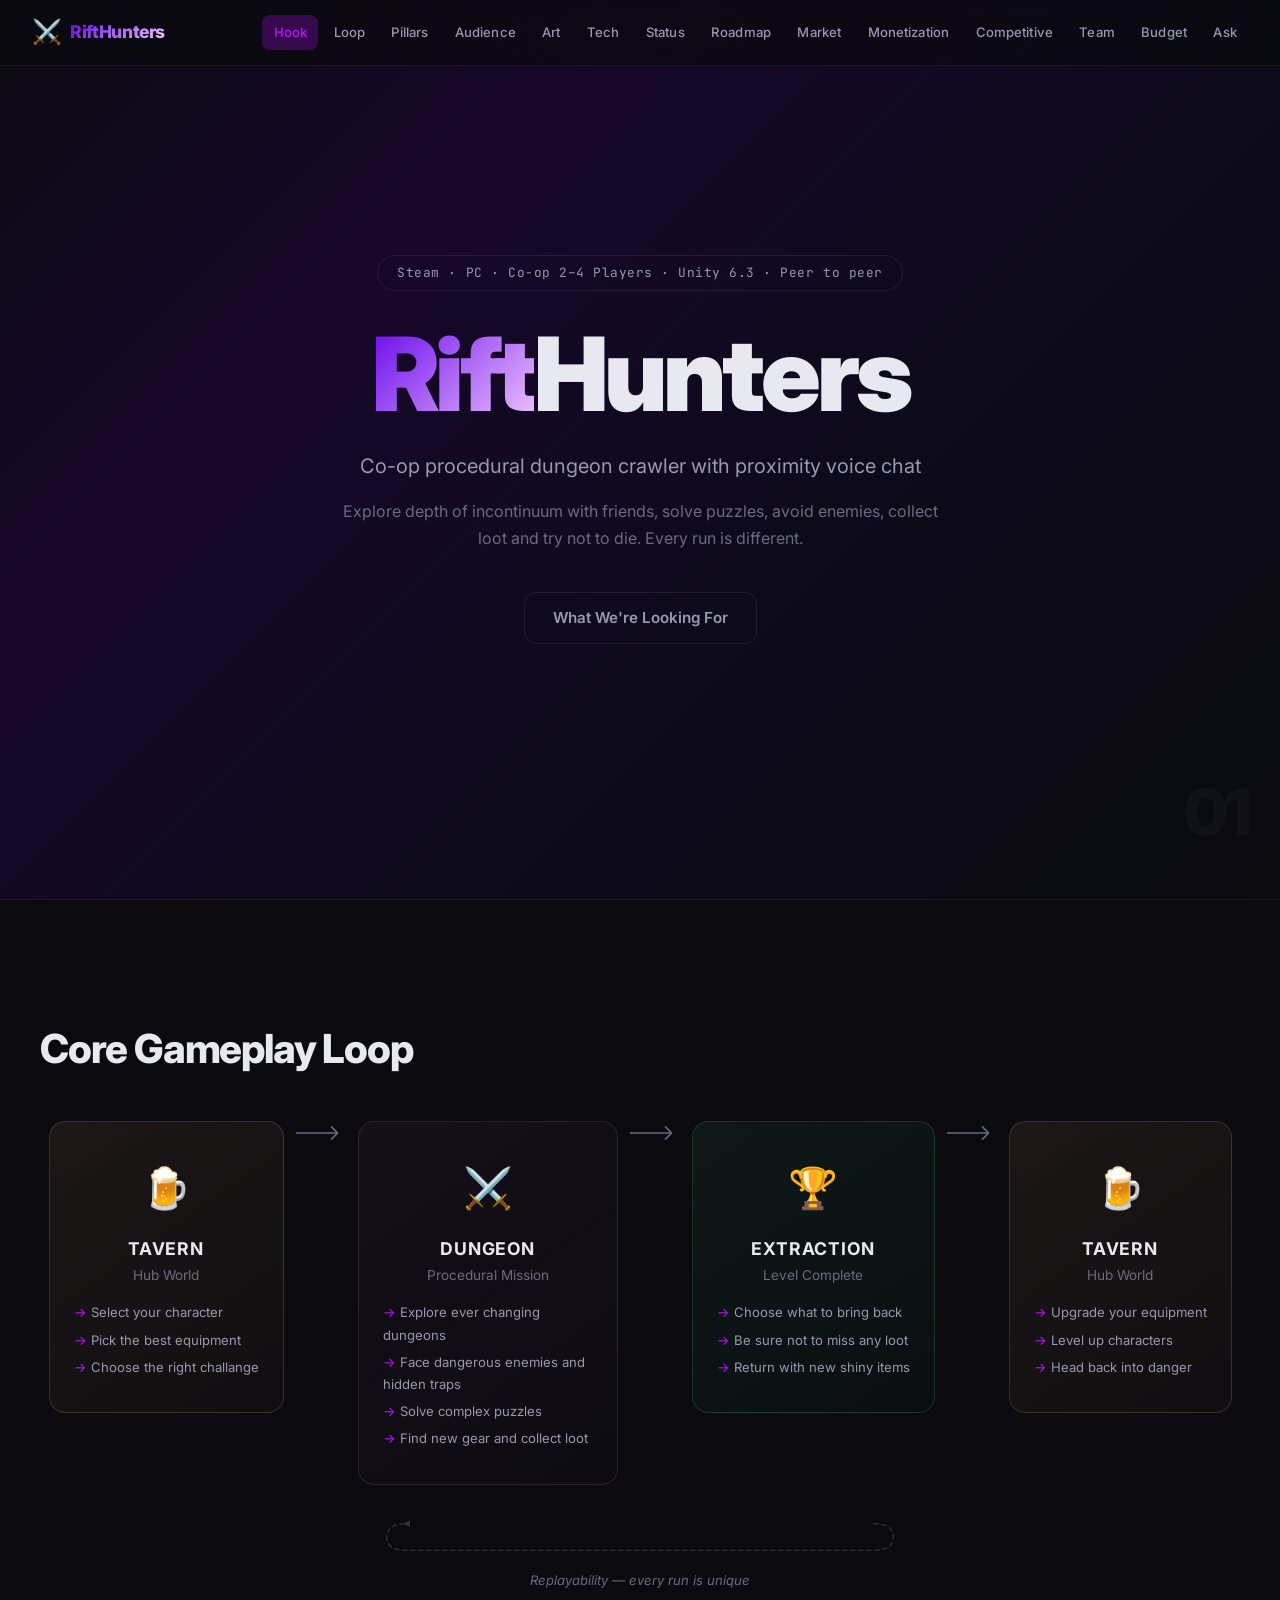
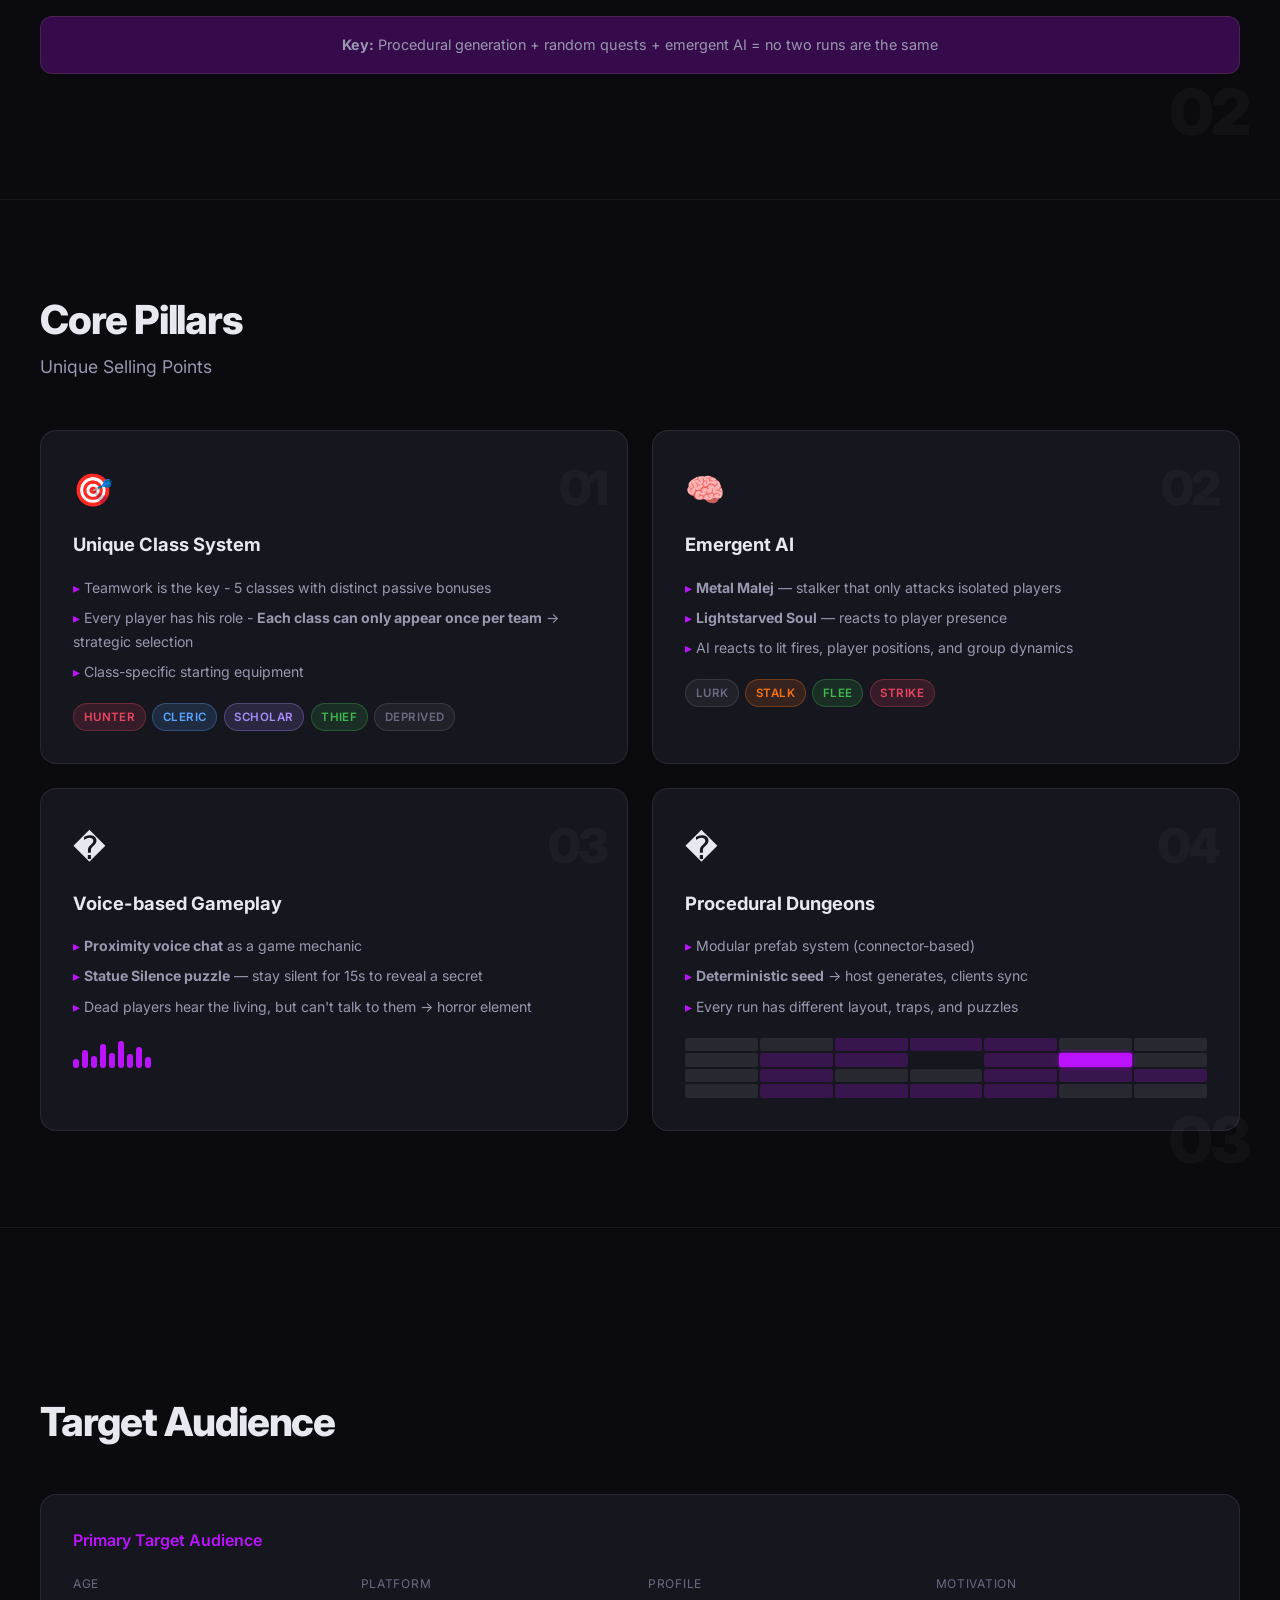
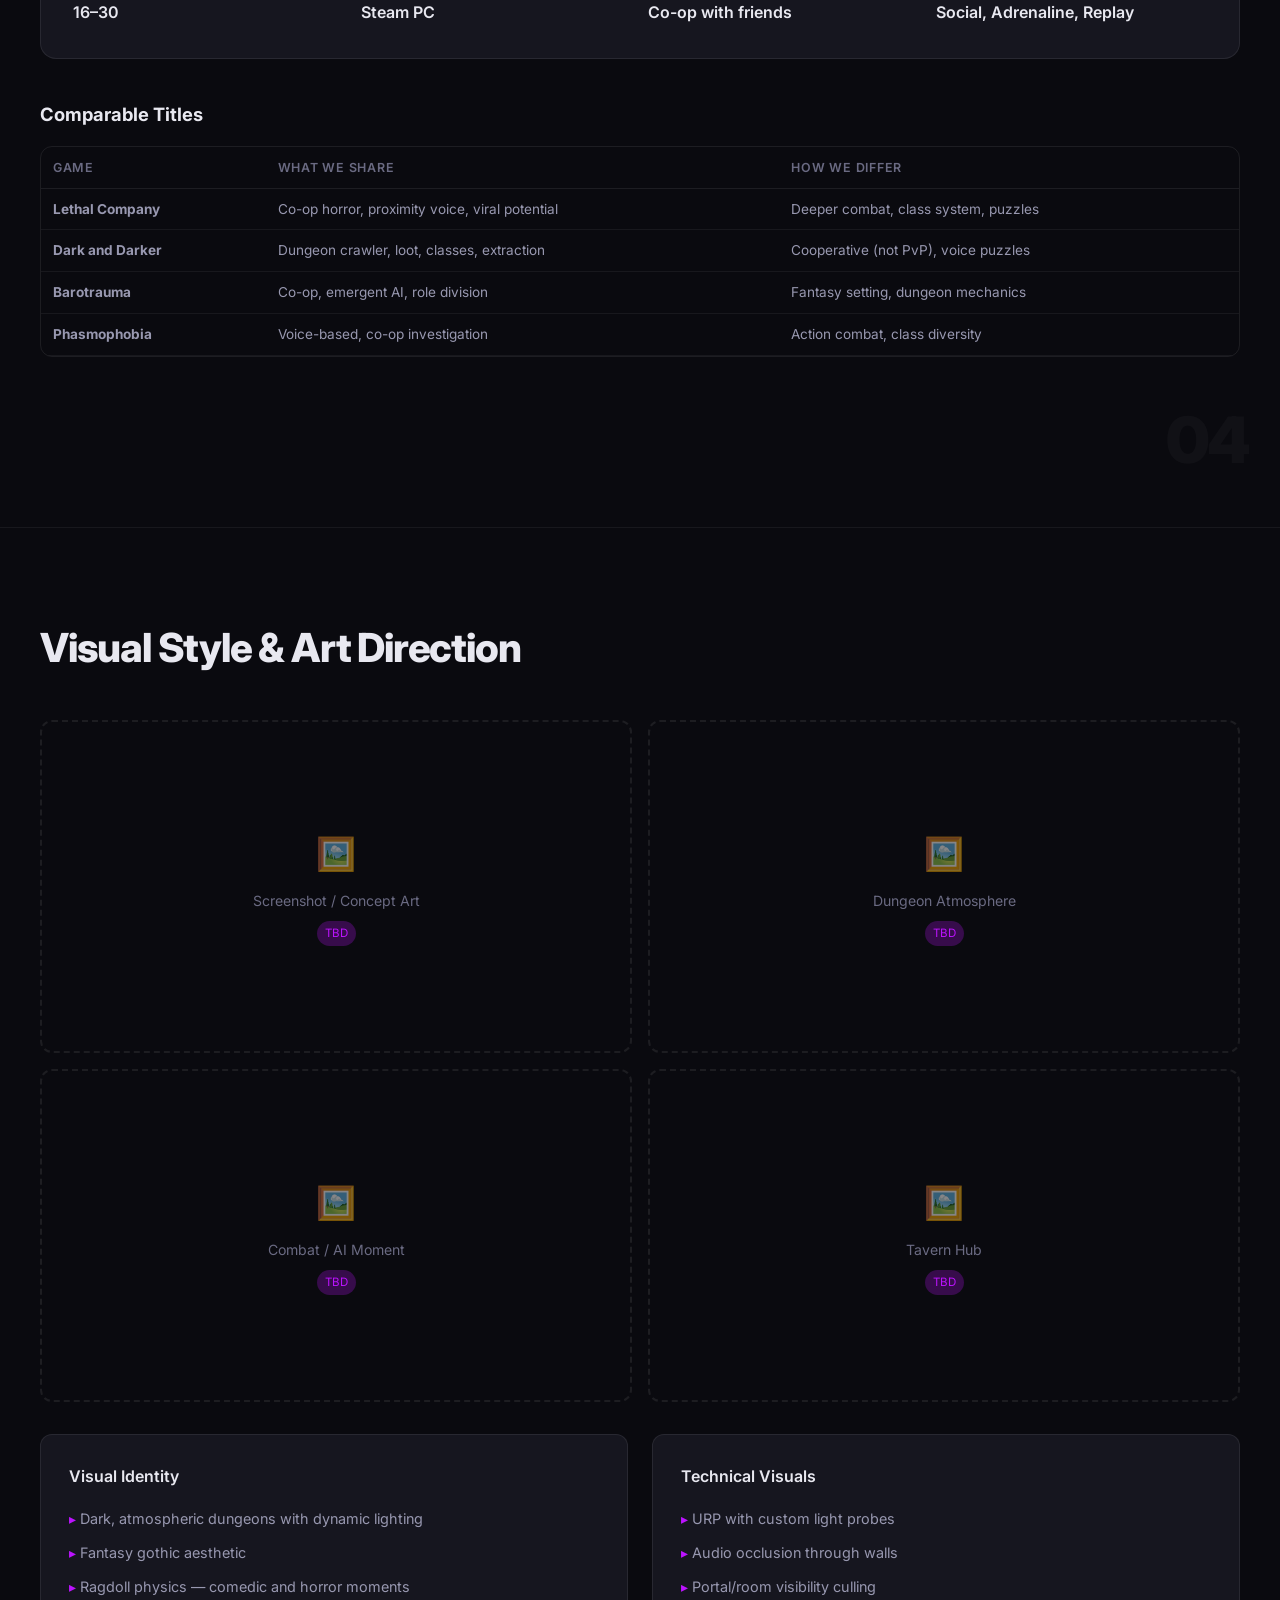
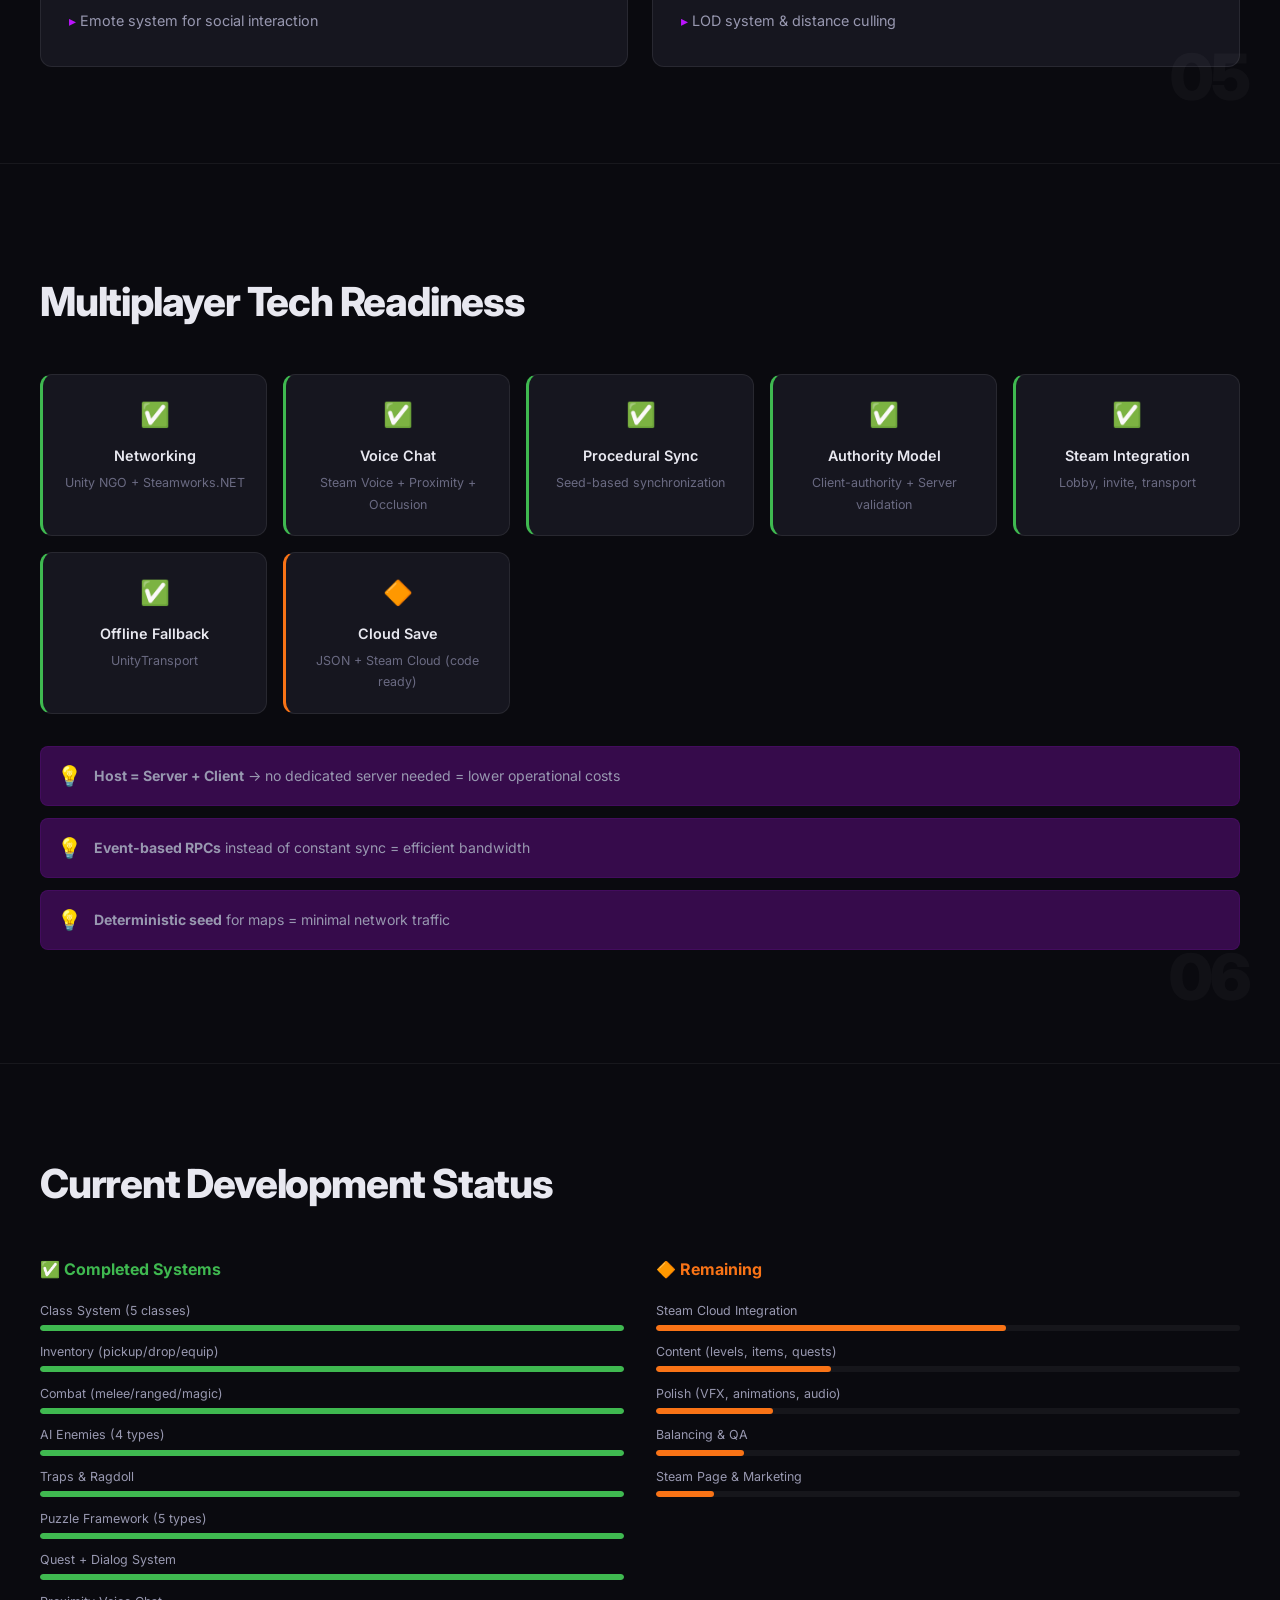
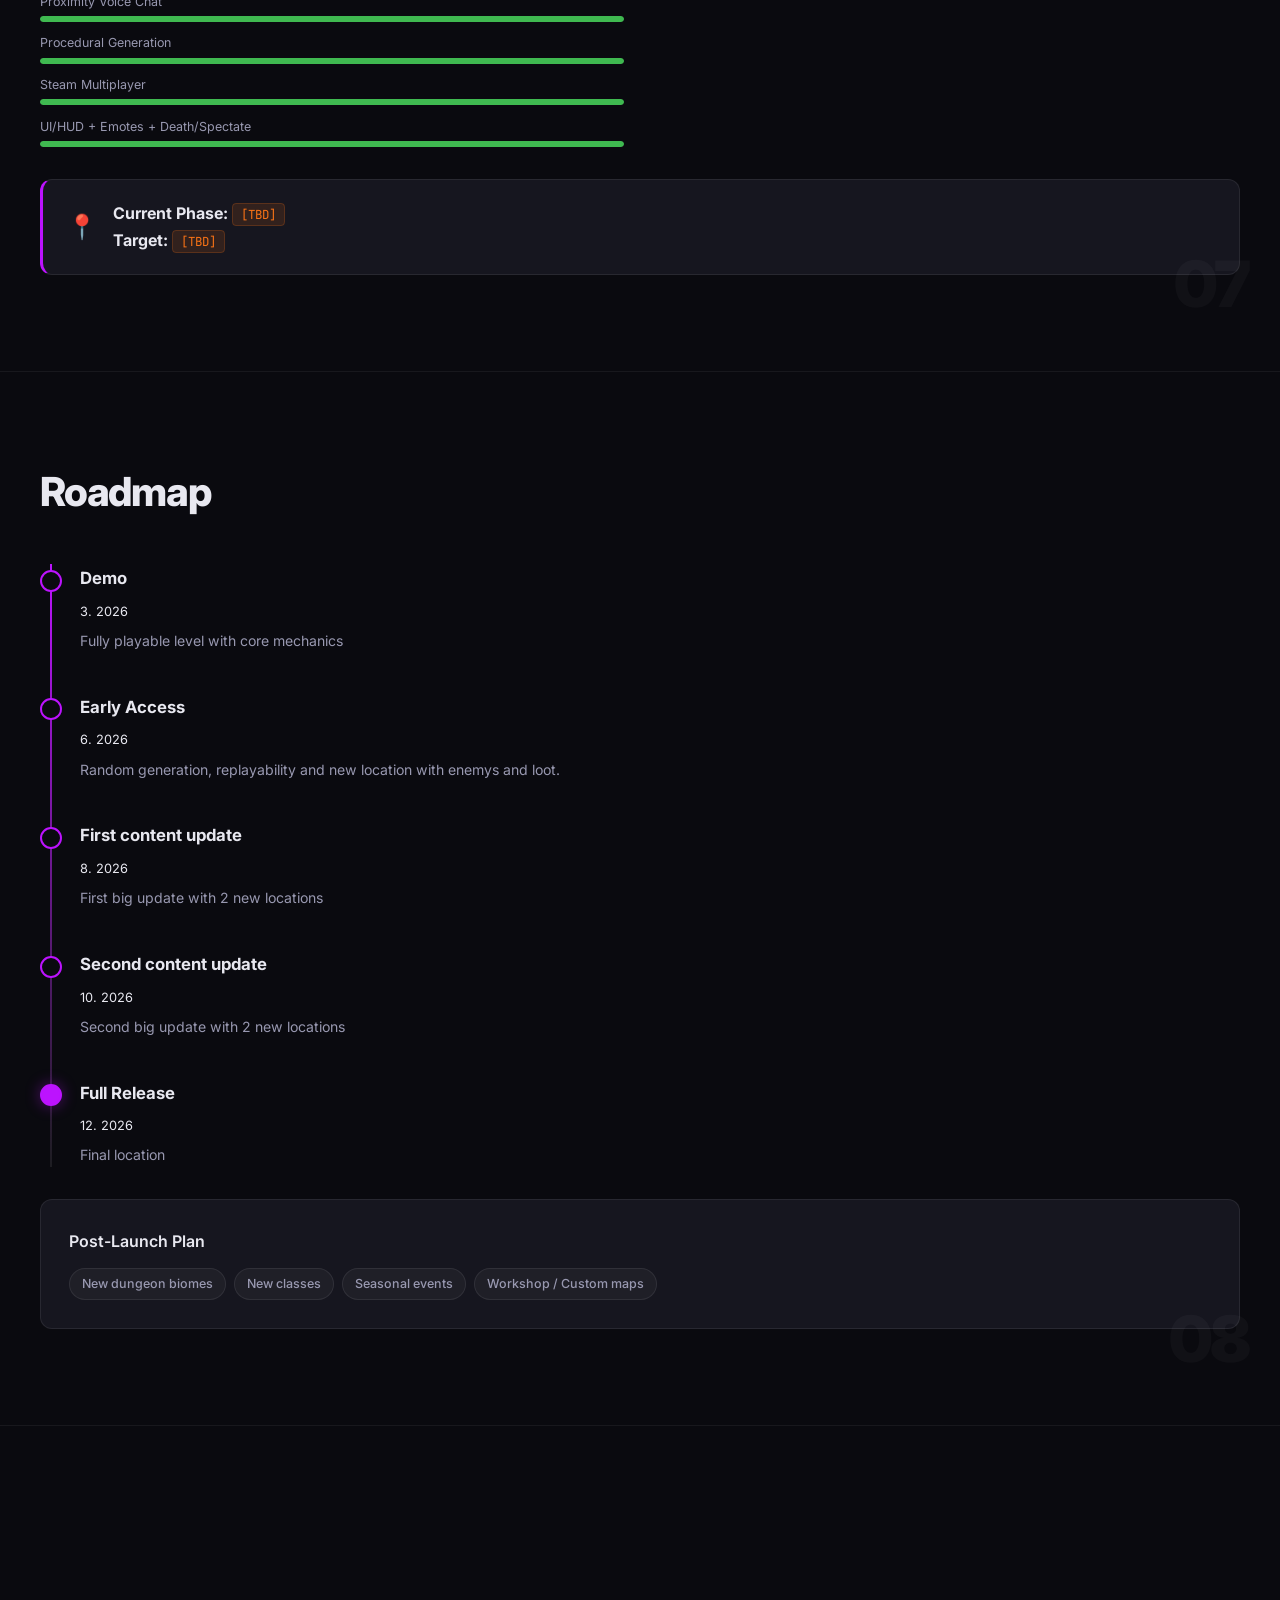
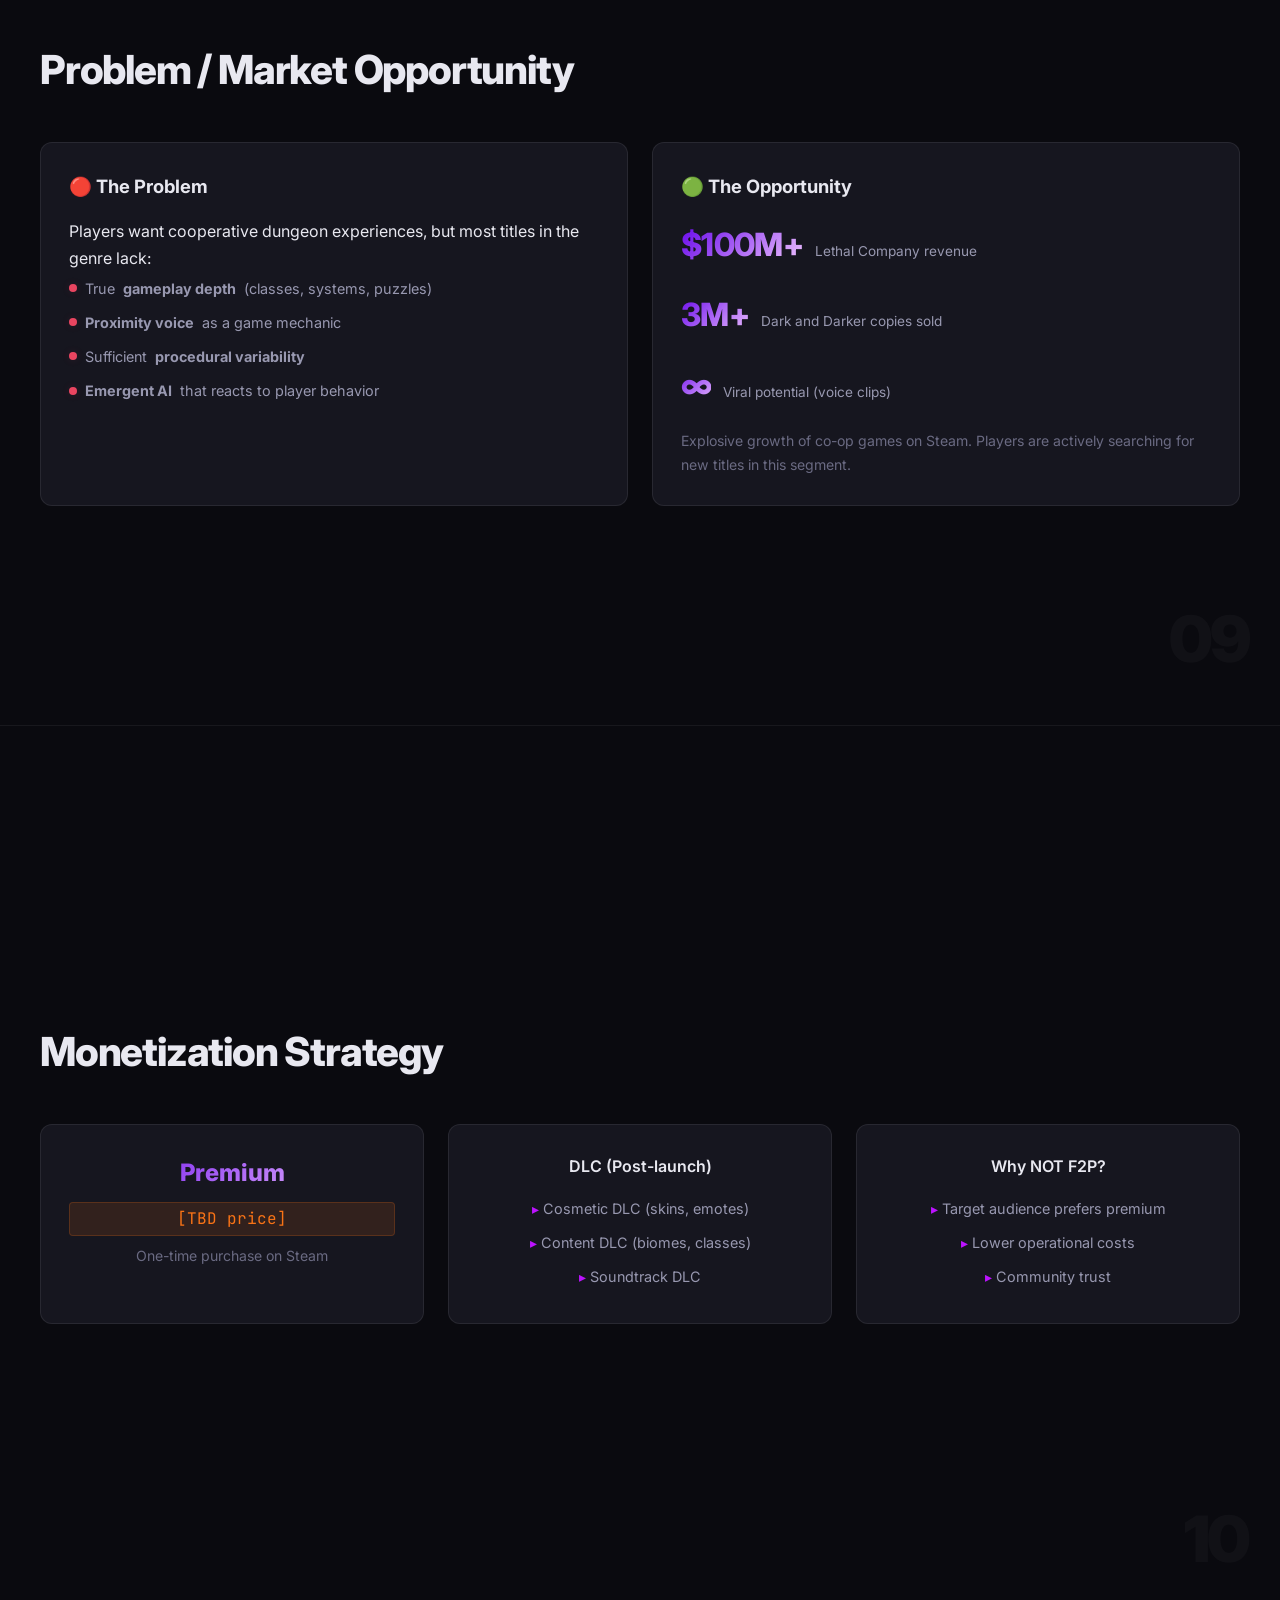
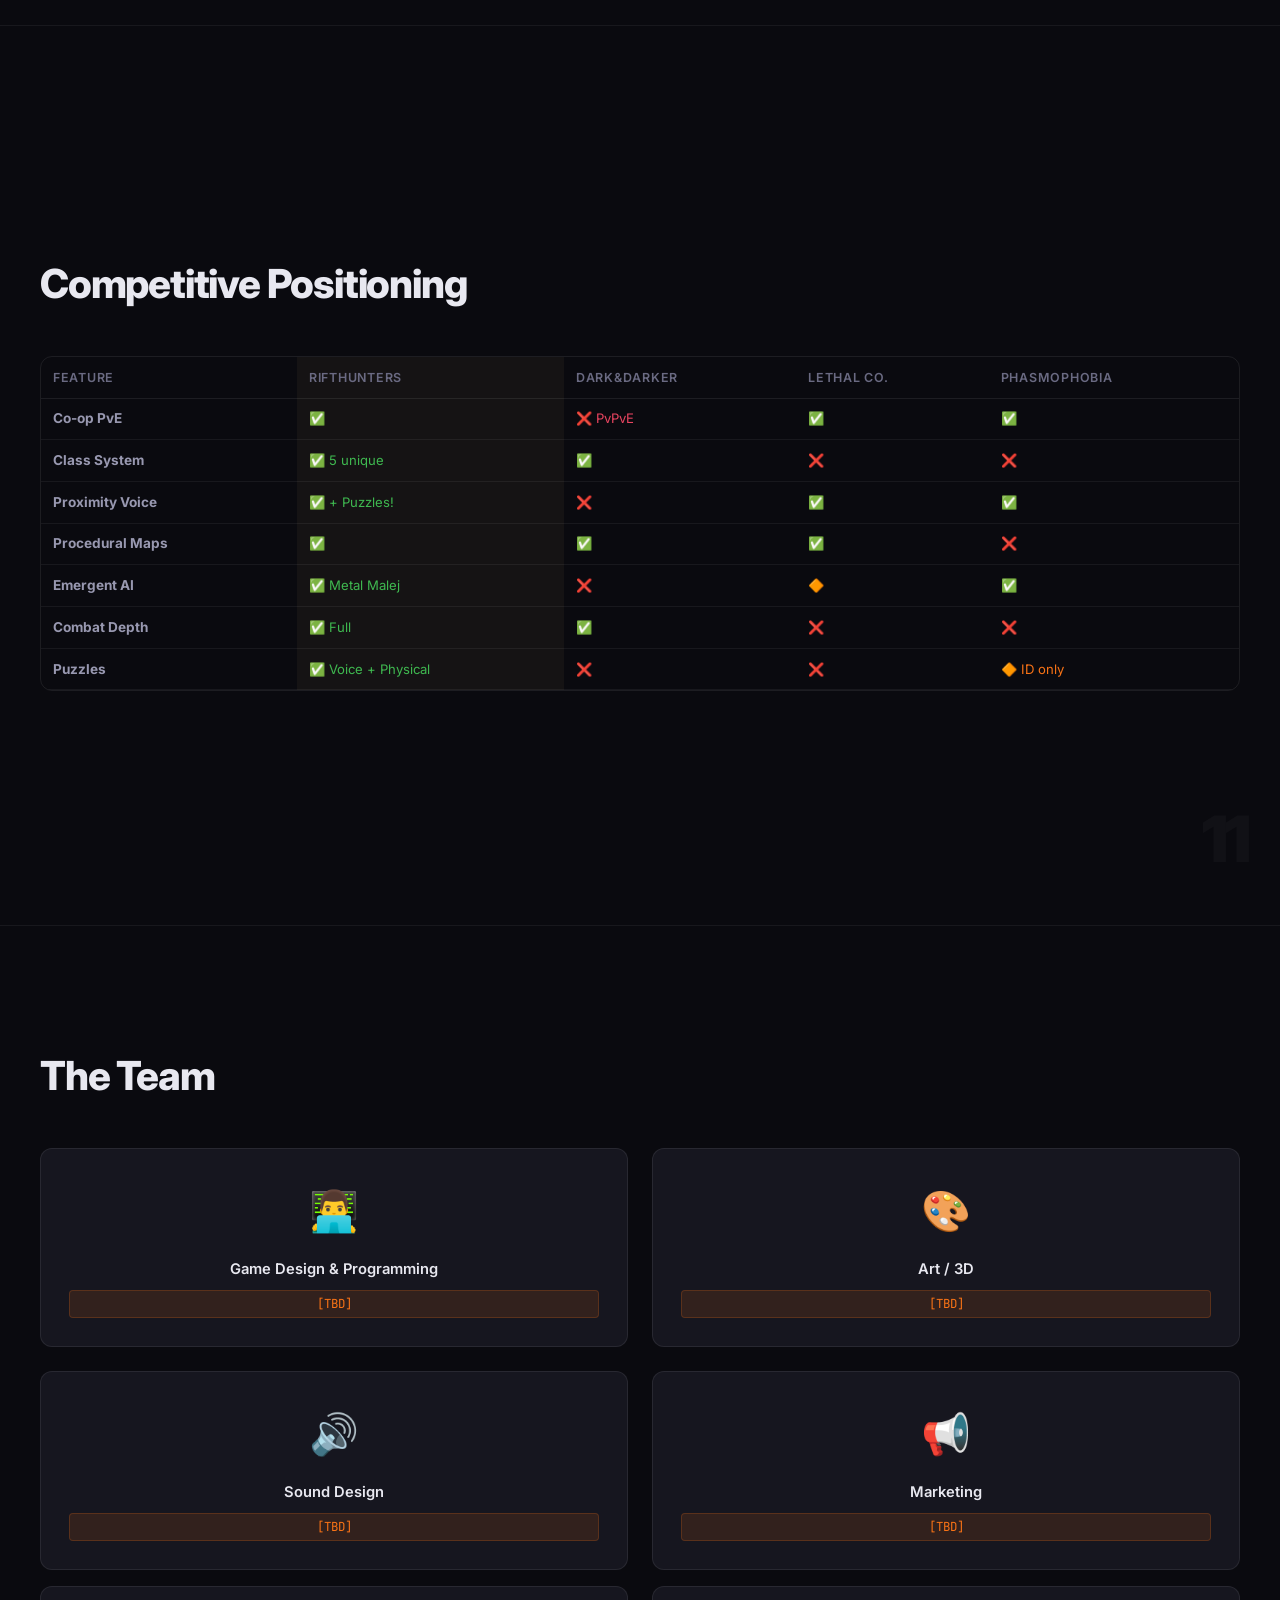
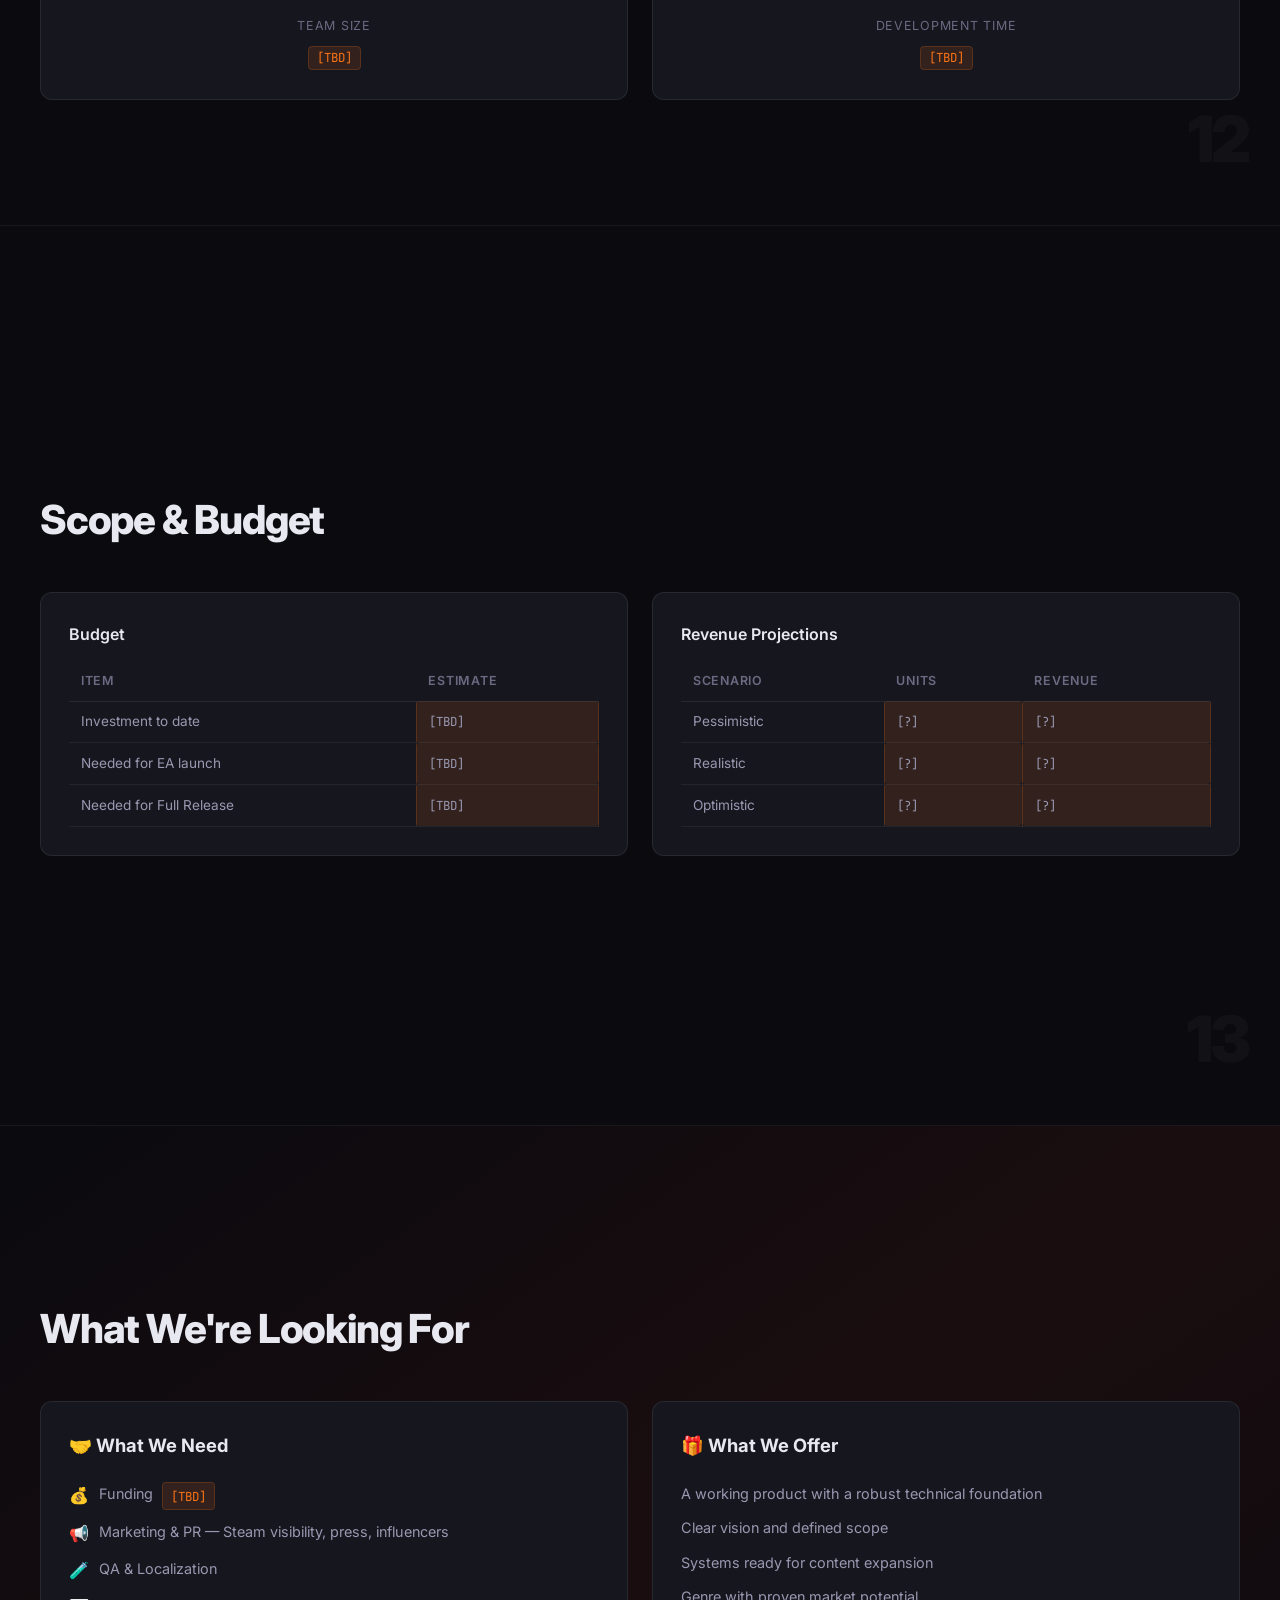
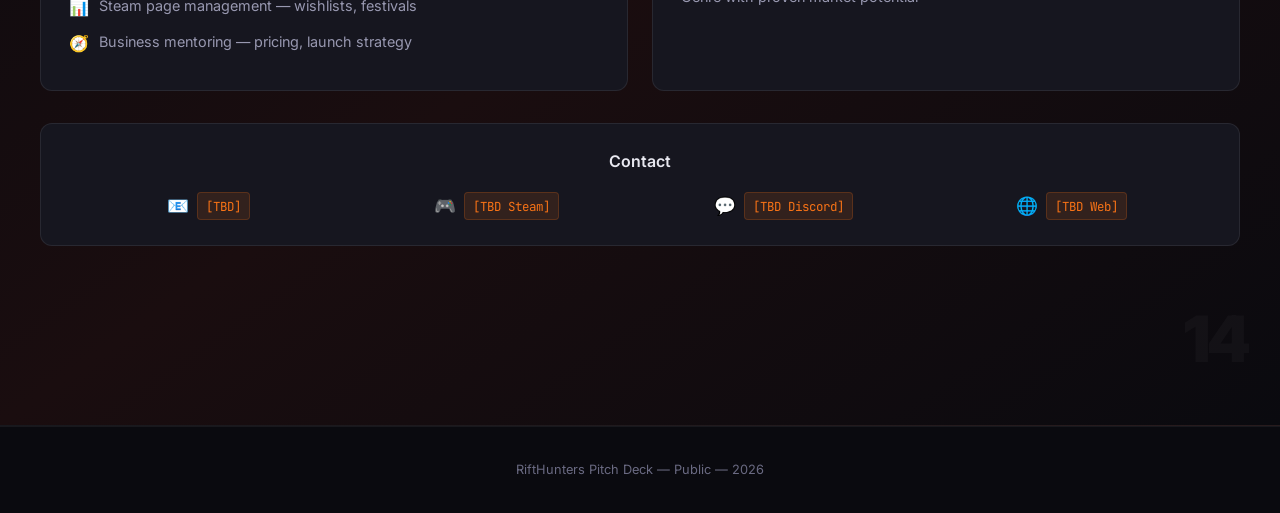
==== commit 72333fd9: "fix" ====
--- a/index.html
+++ b/index.html
@@ -898,7 +898,7 @@
 
     <!-- Footer -->
     <footer class="footer">
-        <p>RiftHunters Pitch Deck — Confidential — 2026</p>
+        <p>RiftHunters Pitch Deck — Public — 2026</p>
     </footer>
 
     <script src="script.js"></script>
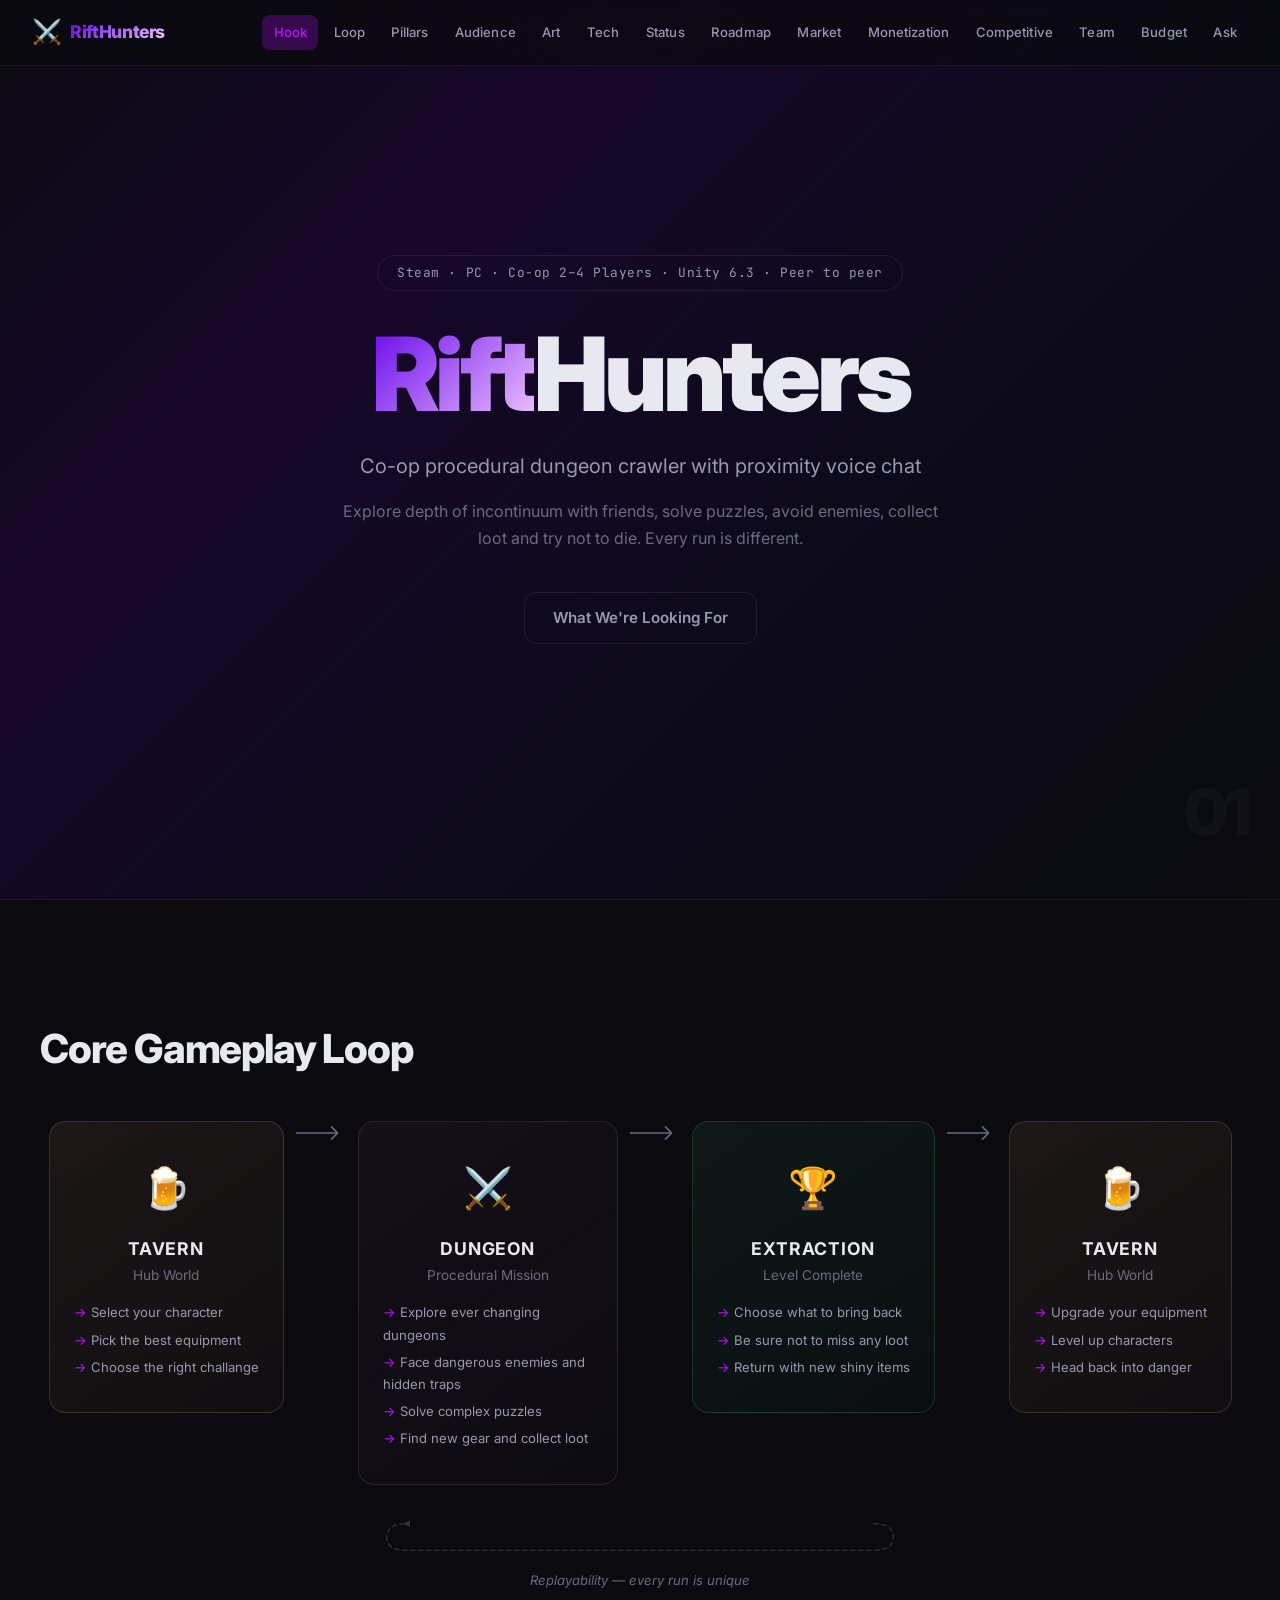
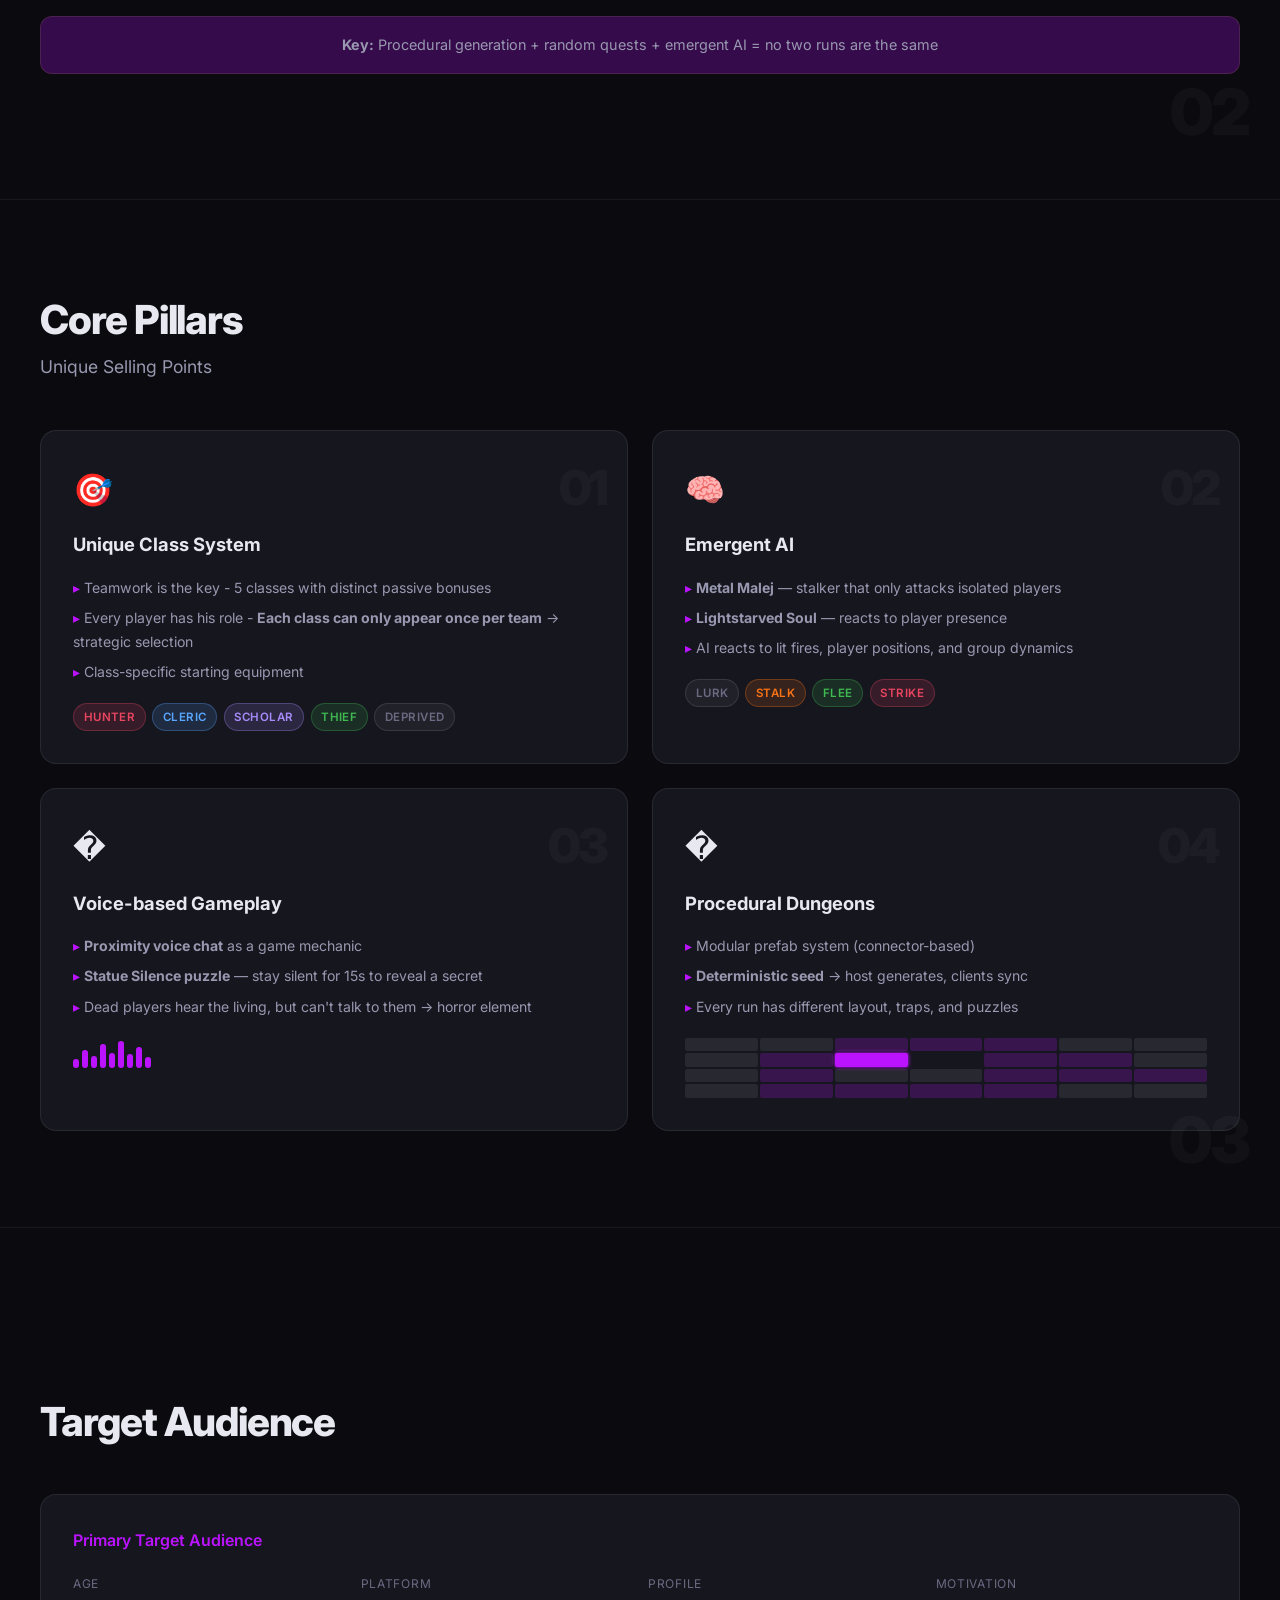
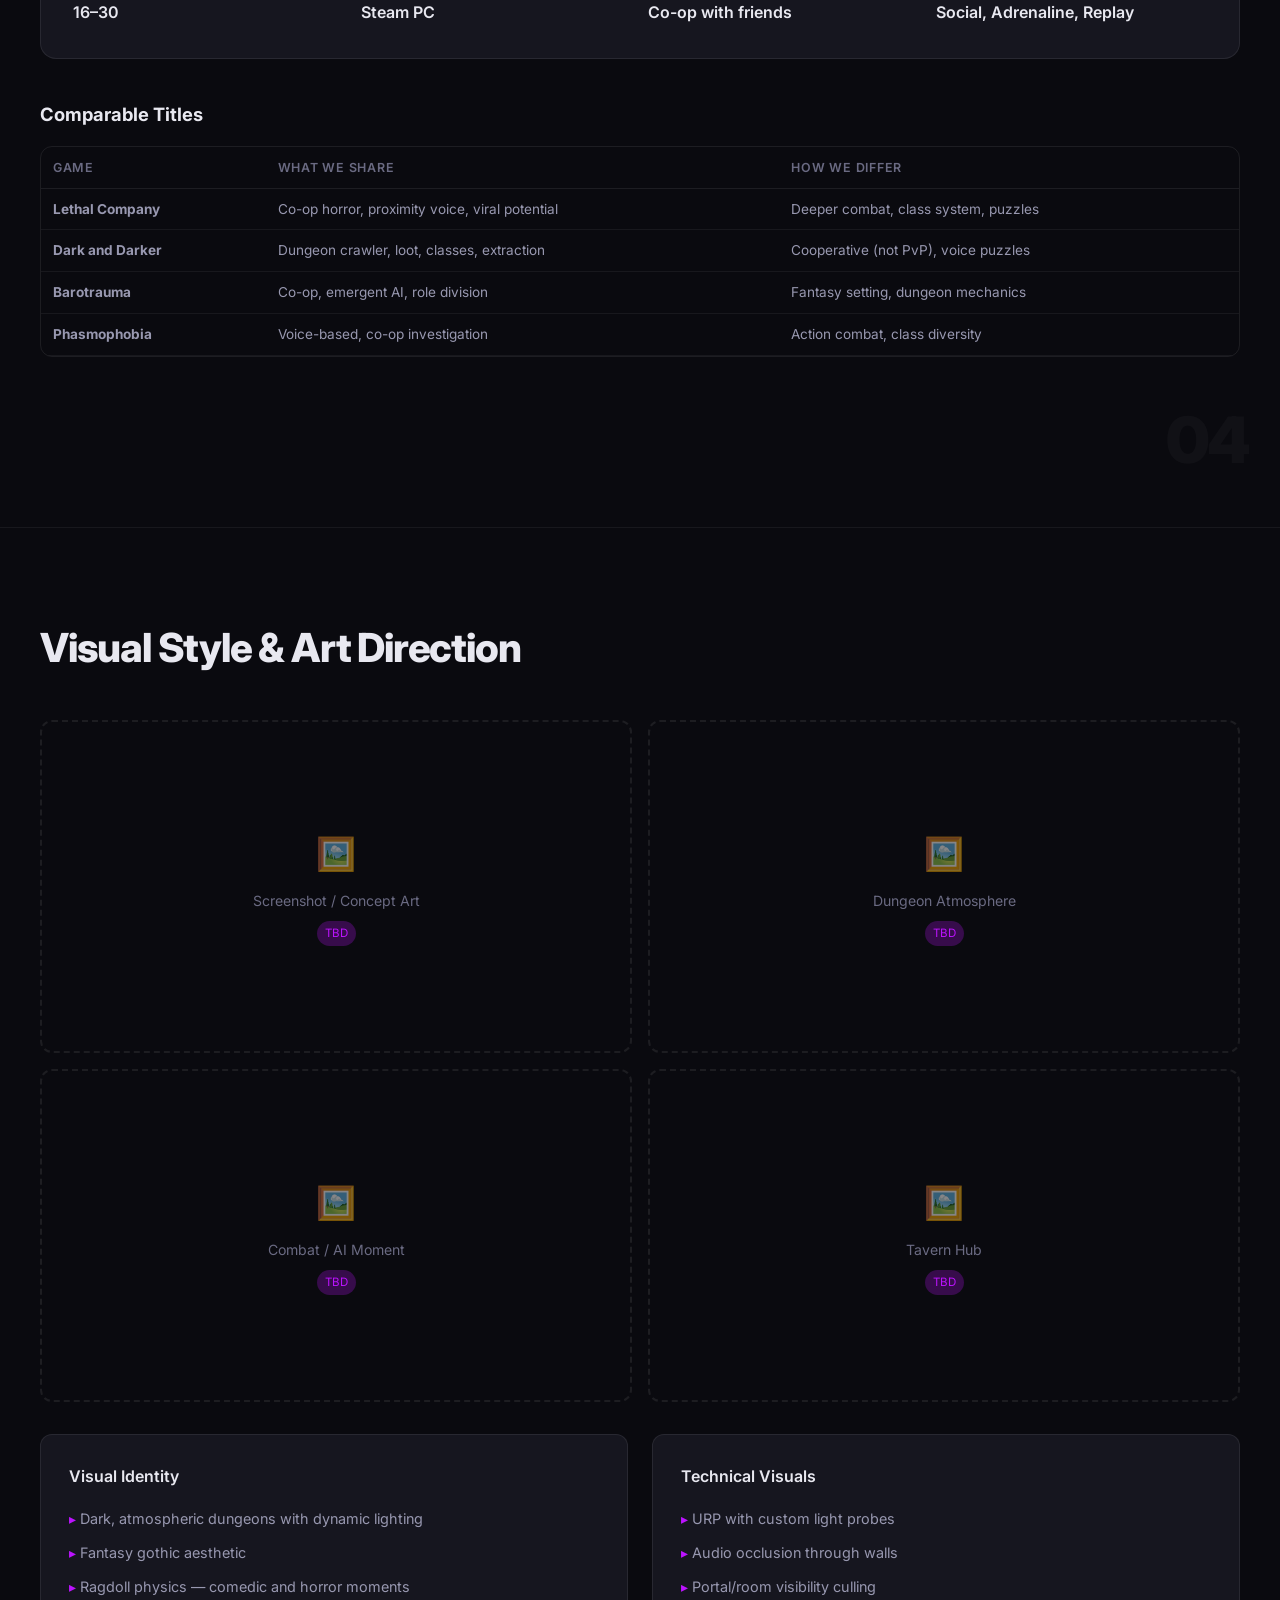
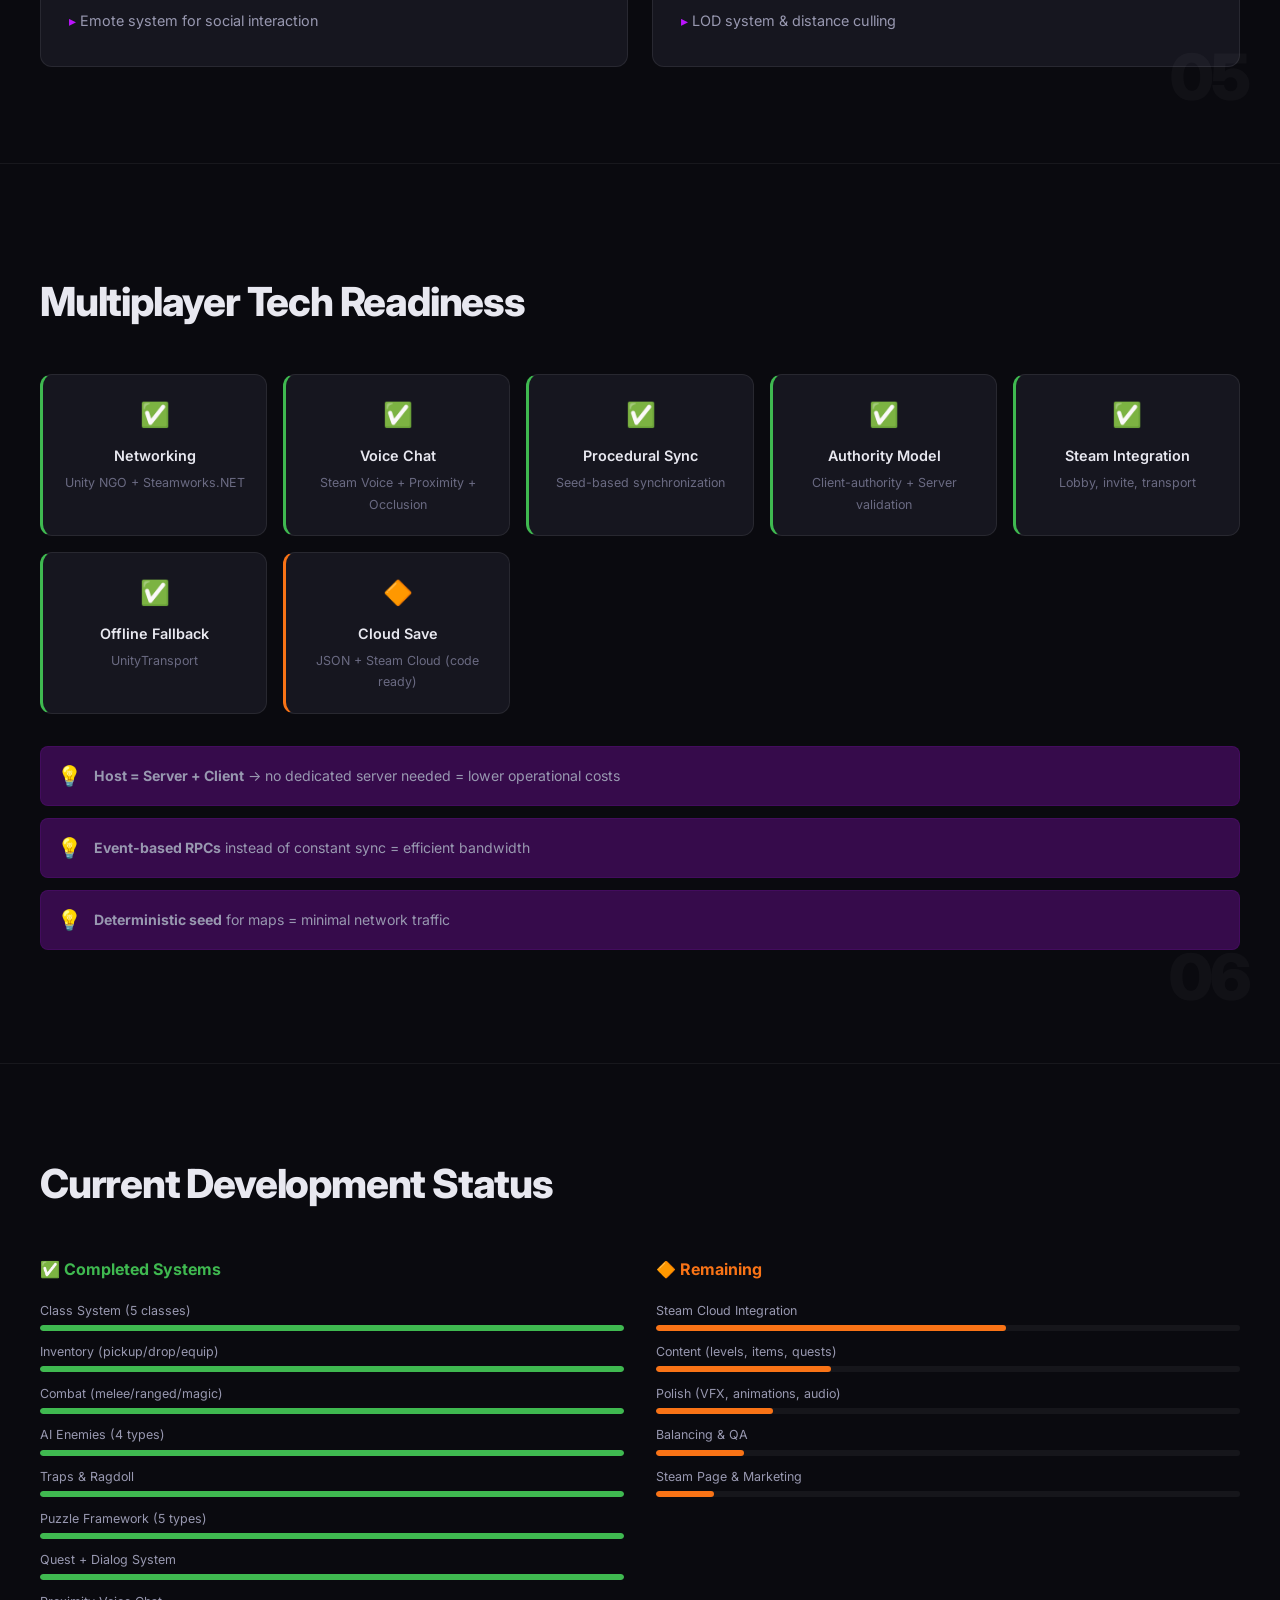
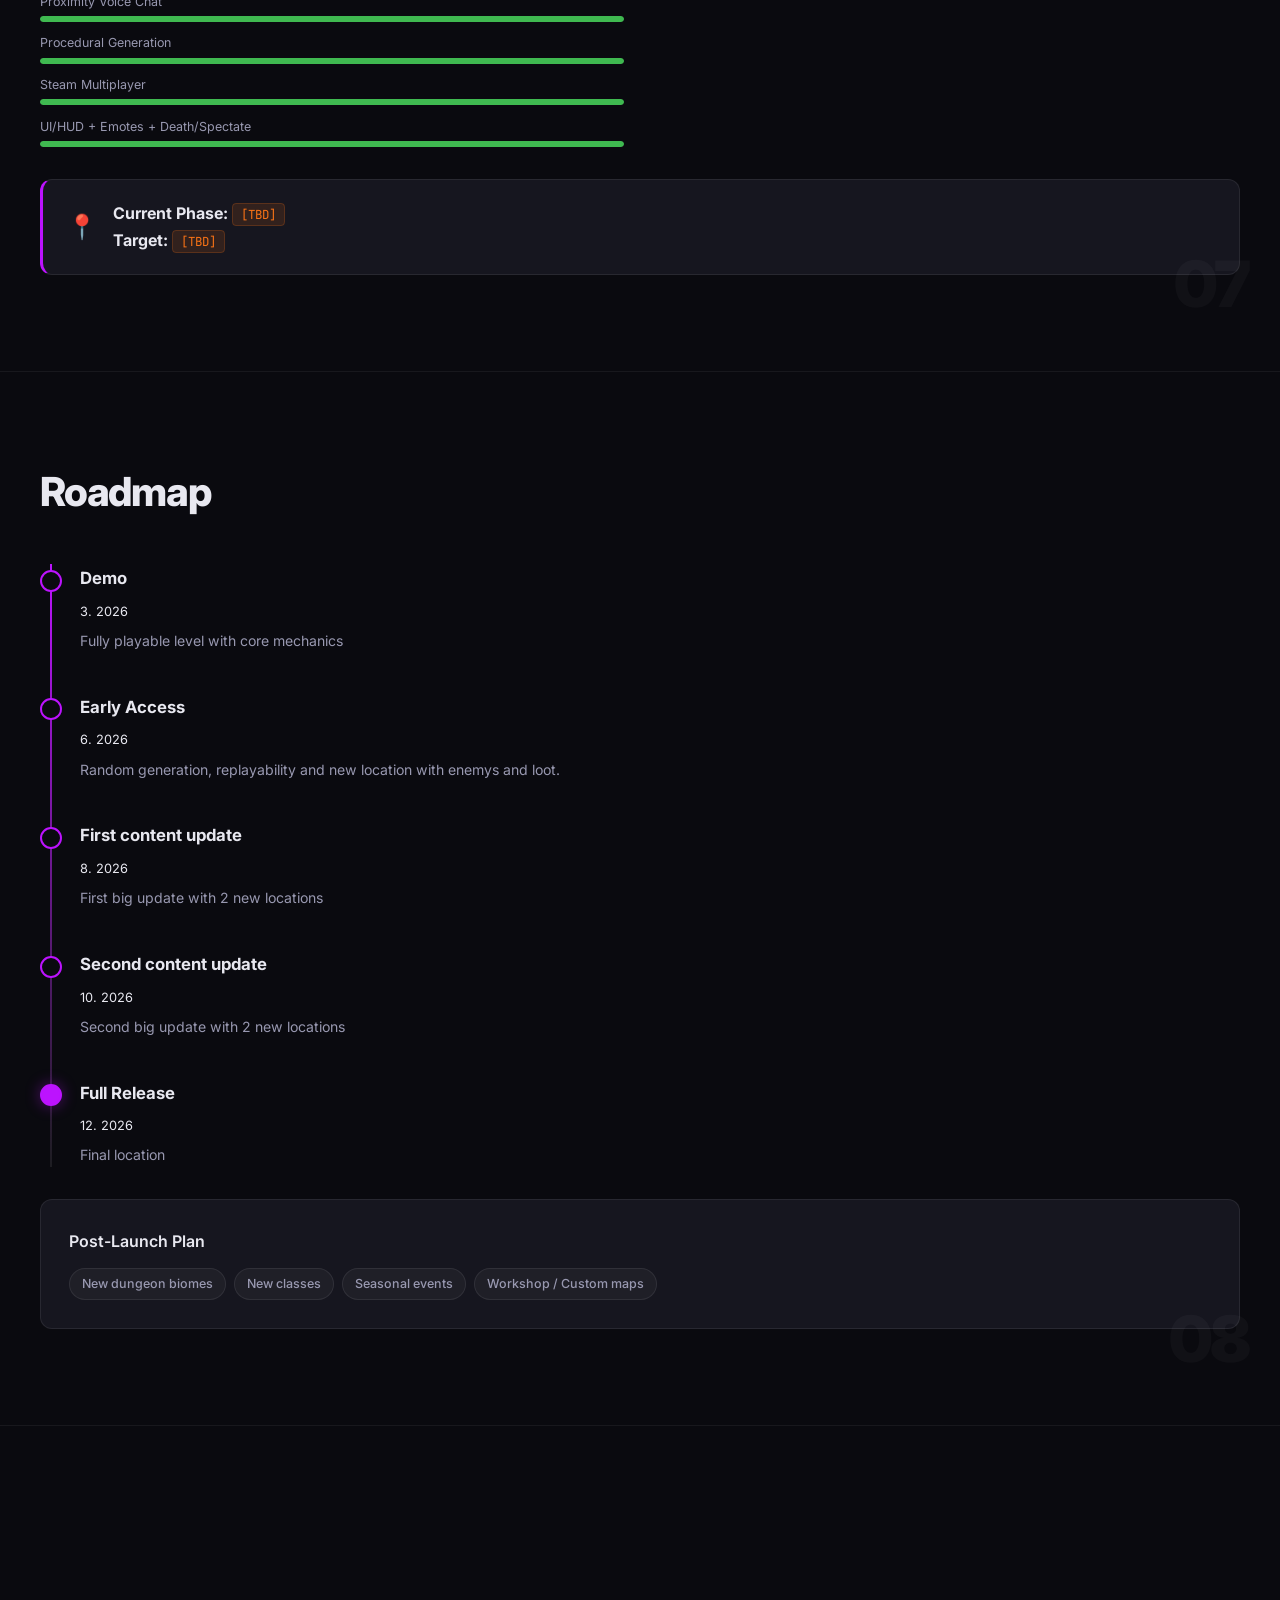
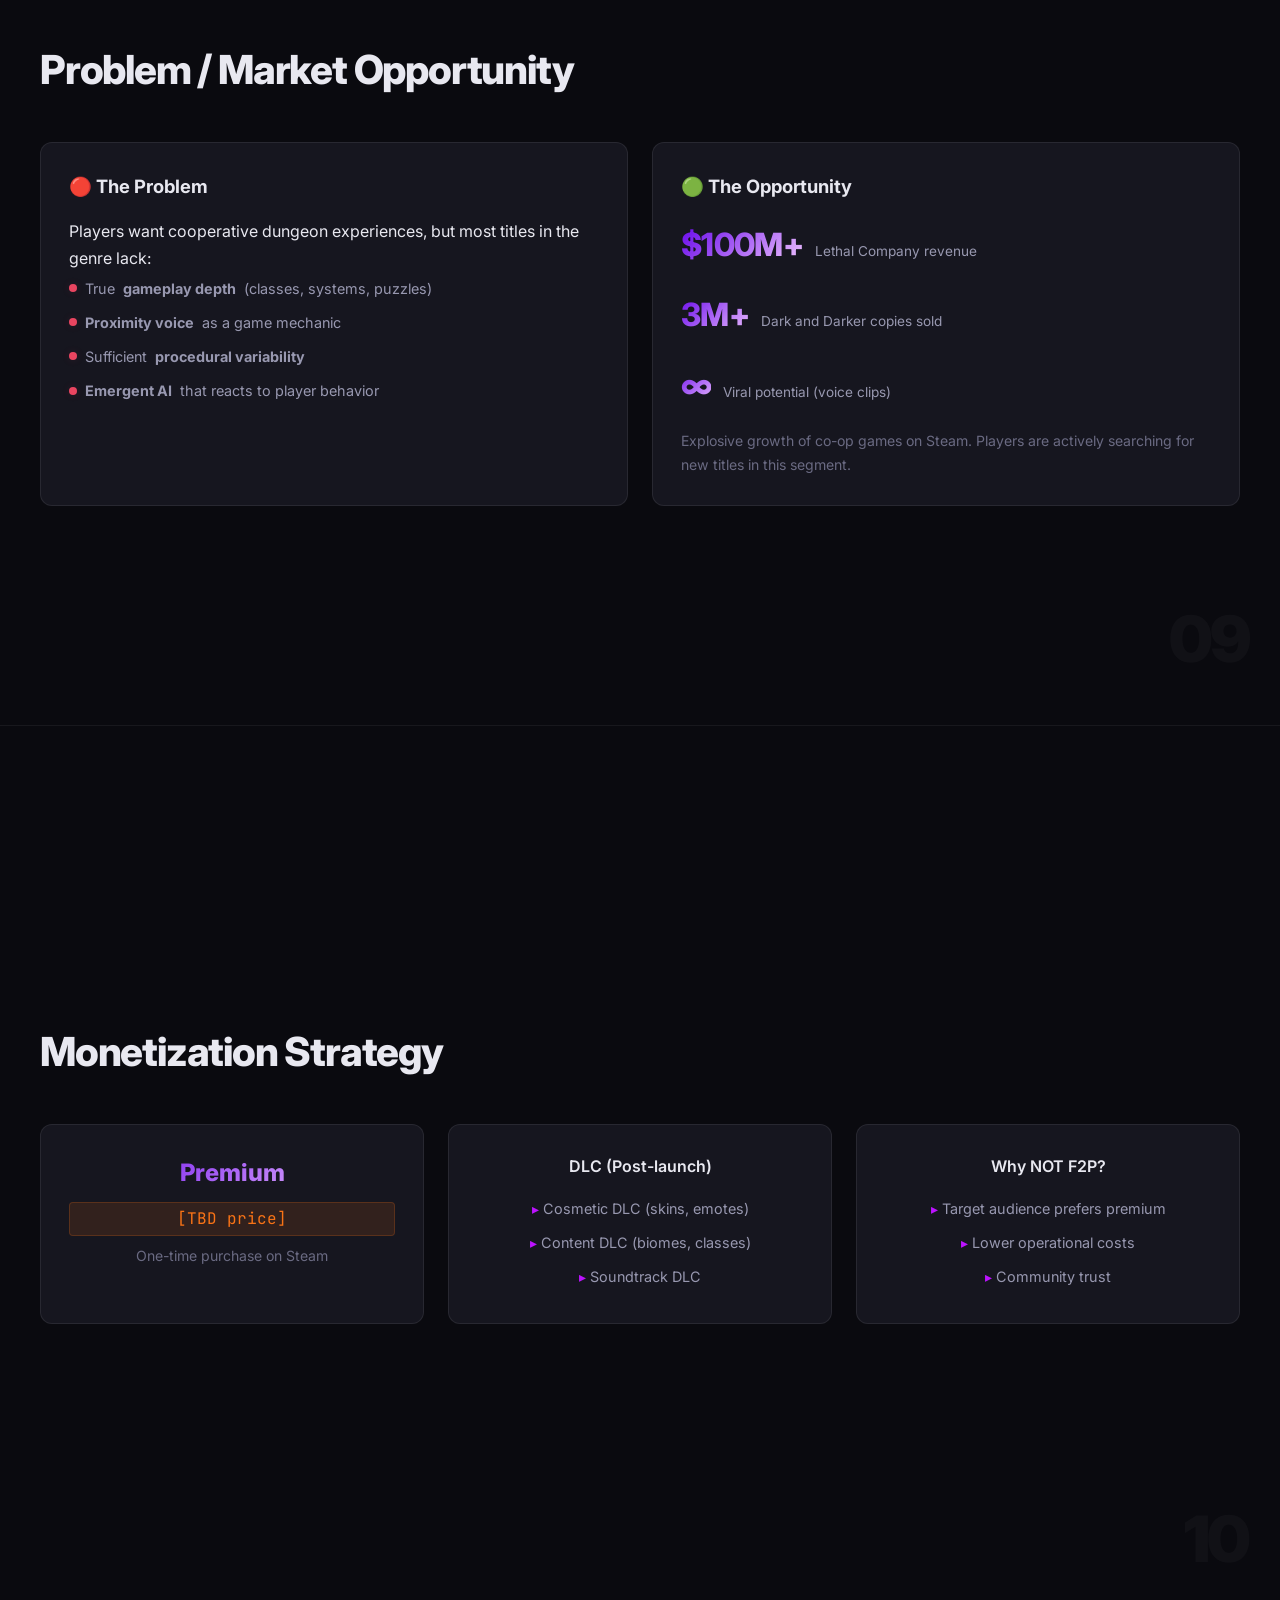
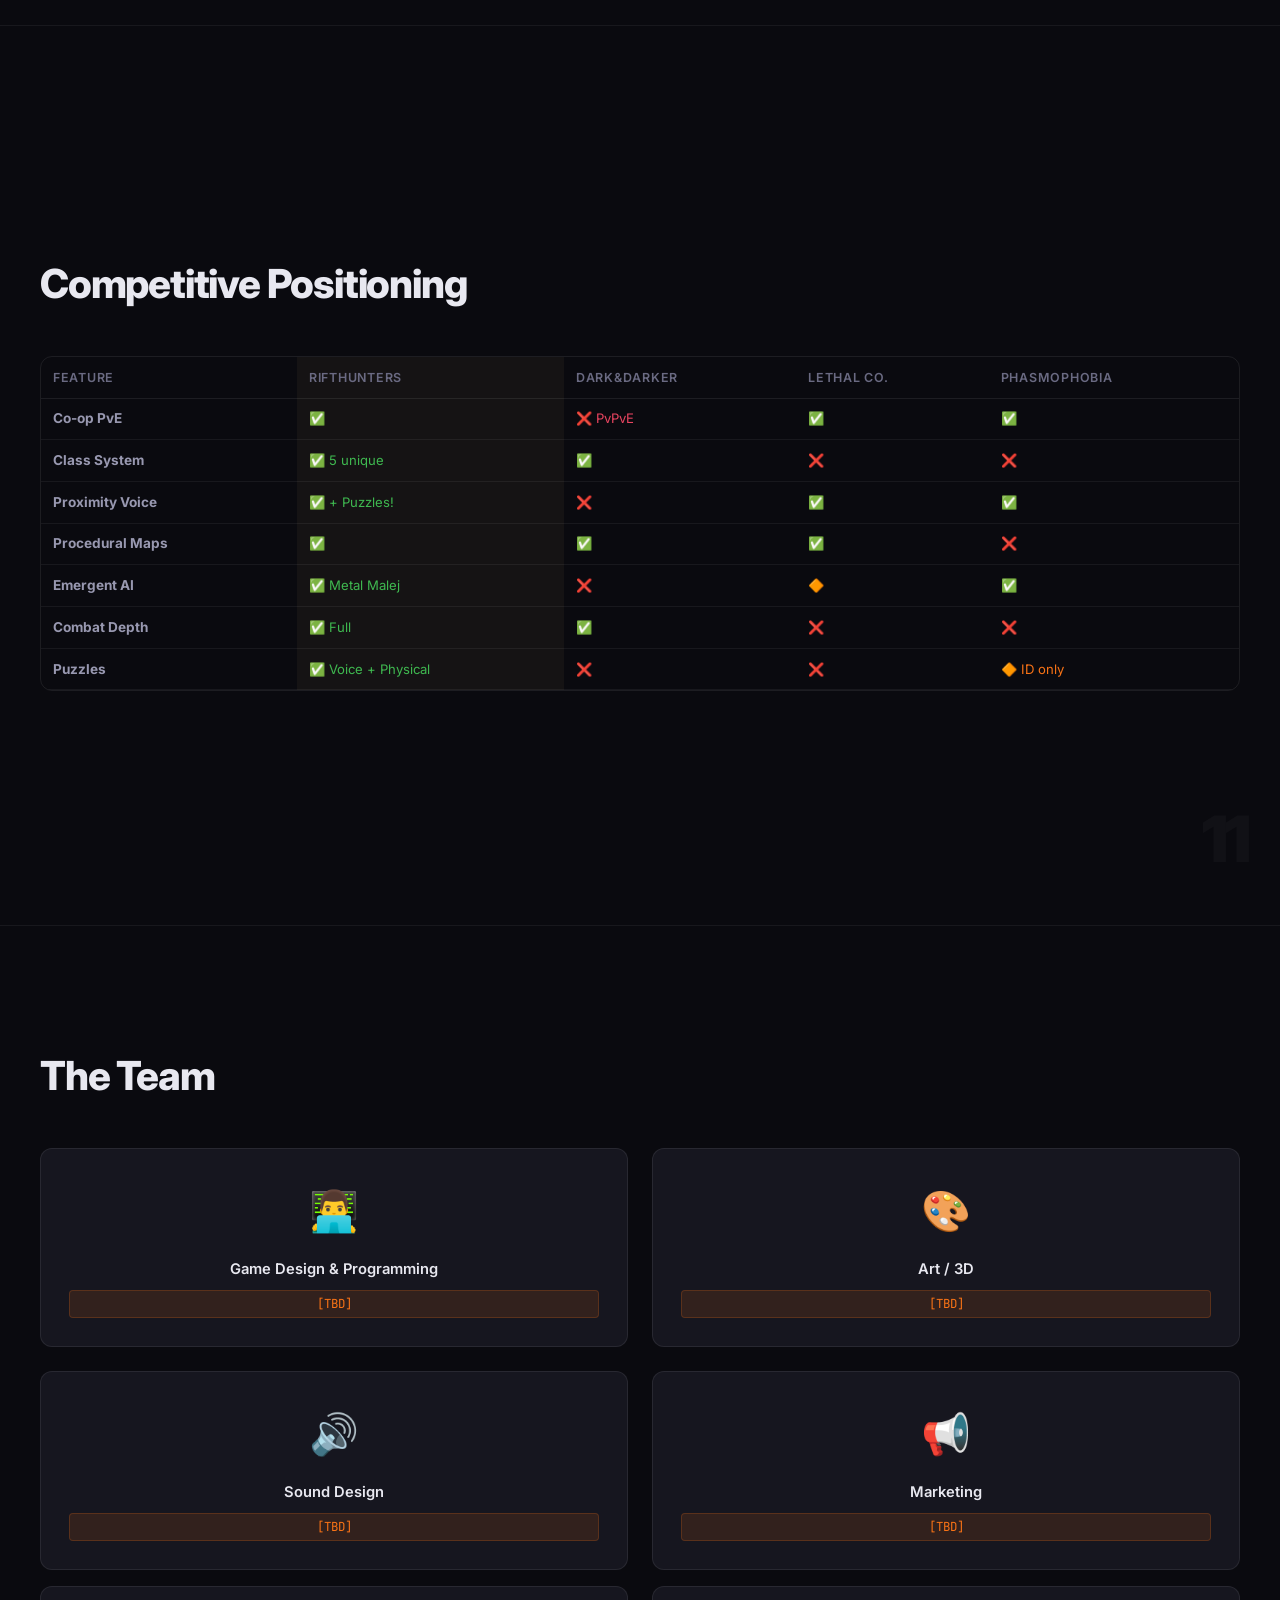
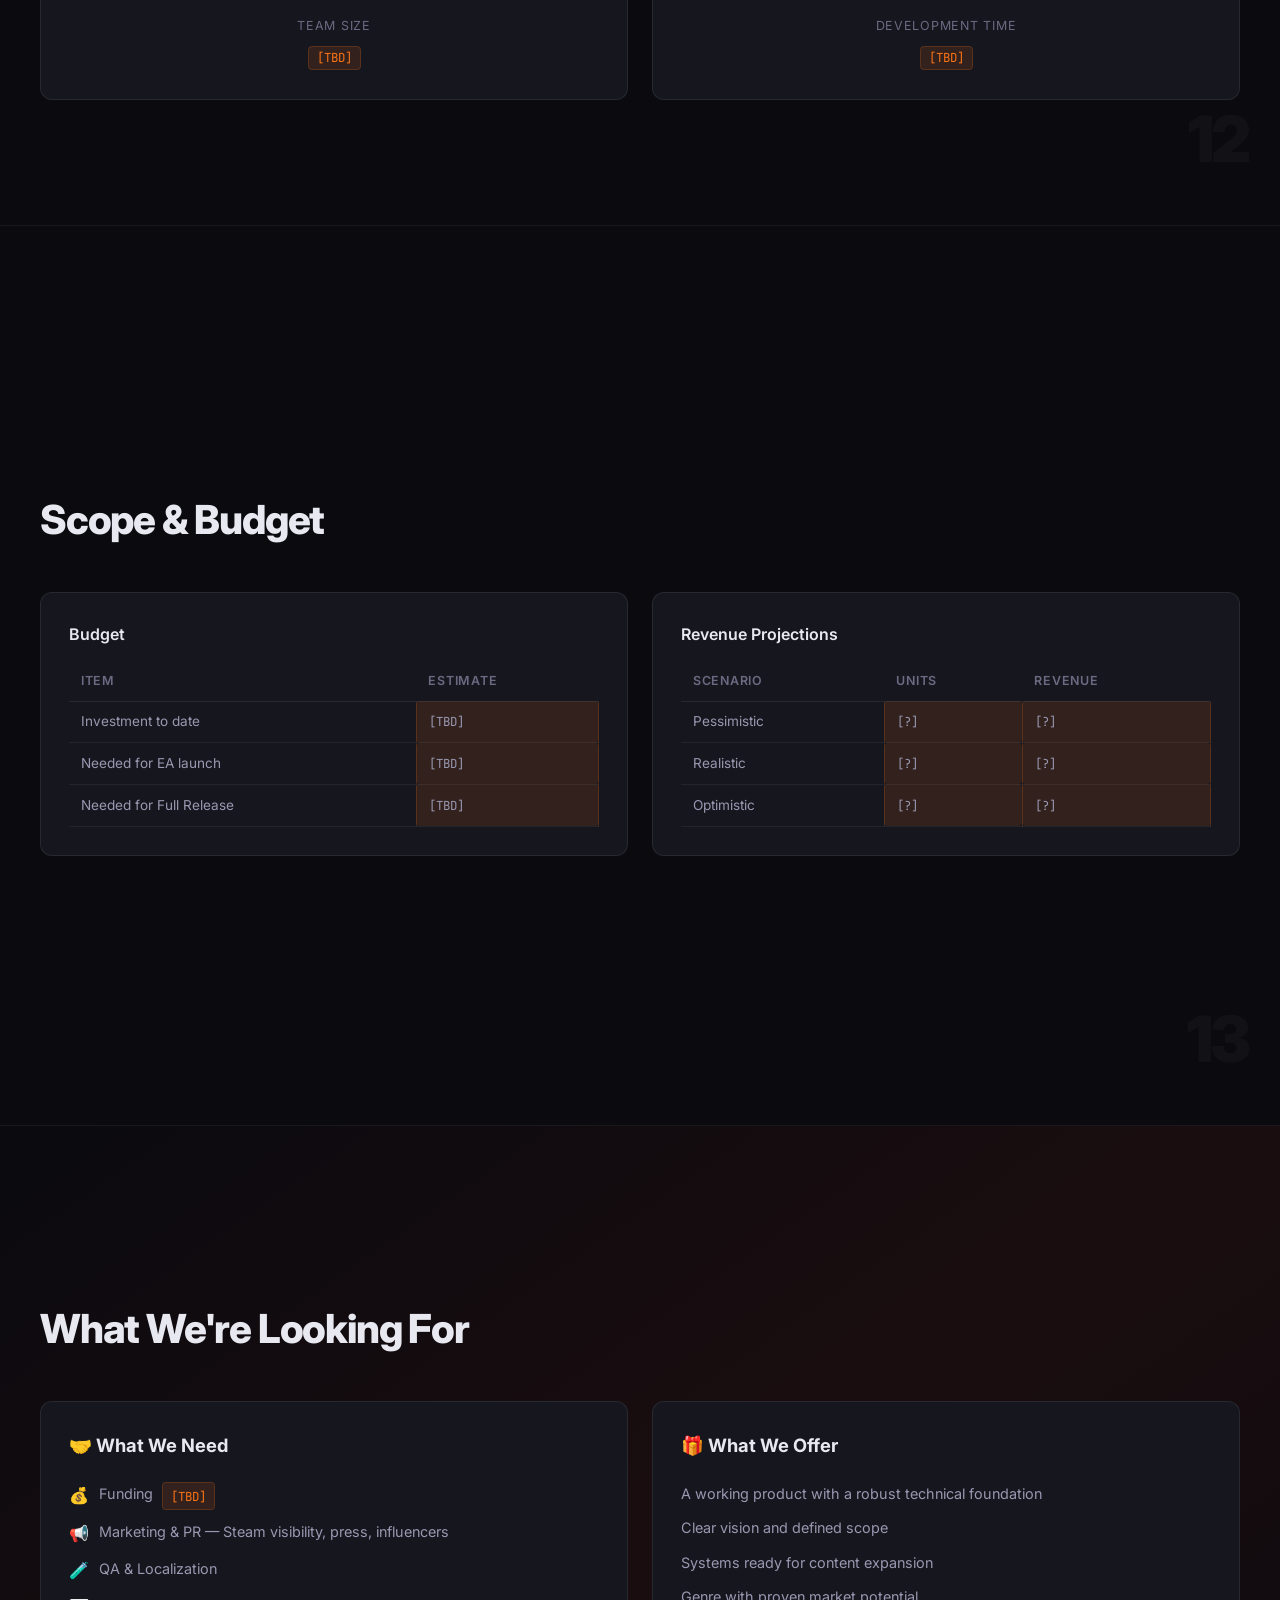
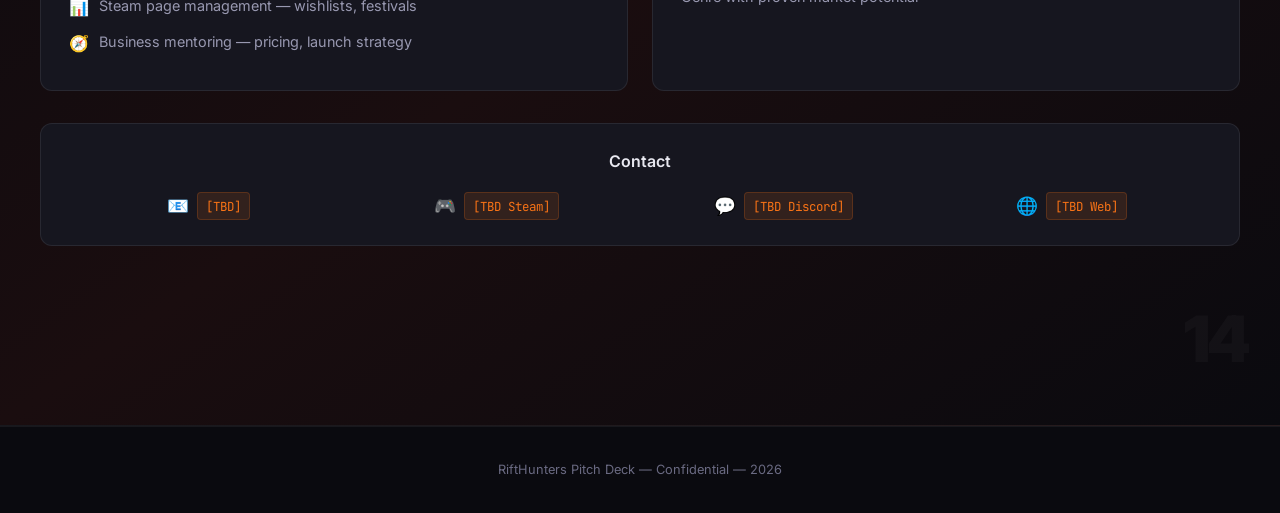
==== commit 99fece81: "fix" ====
--- a/index.html
+++ b/index.html
@@ -898,7 +898,7 @@
 
     <!-- Footer -->
     <footer class="footer">
-        <p>RiftHunters Pitch Deck — Public — 2026</p>
+        <p>RiftHunters Pitch Deck — Confidential — 2026</p>
     </footer>
 
     <script src="script.js"></script>
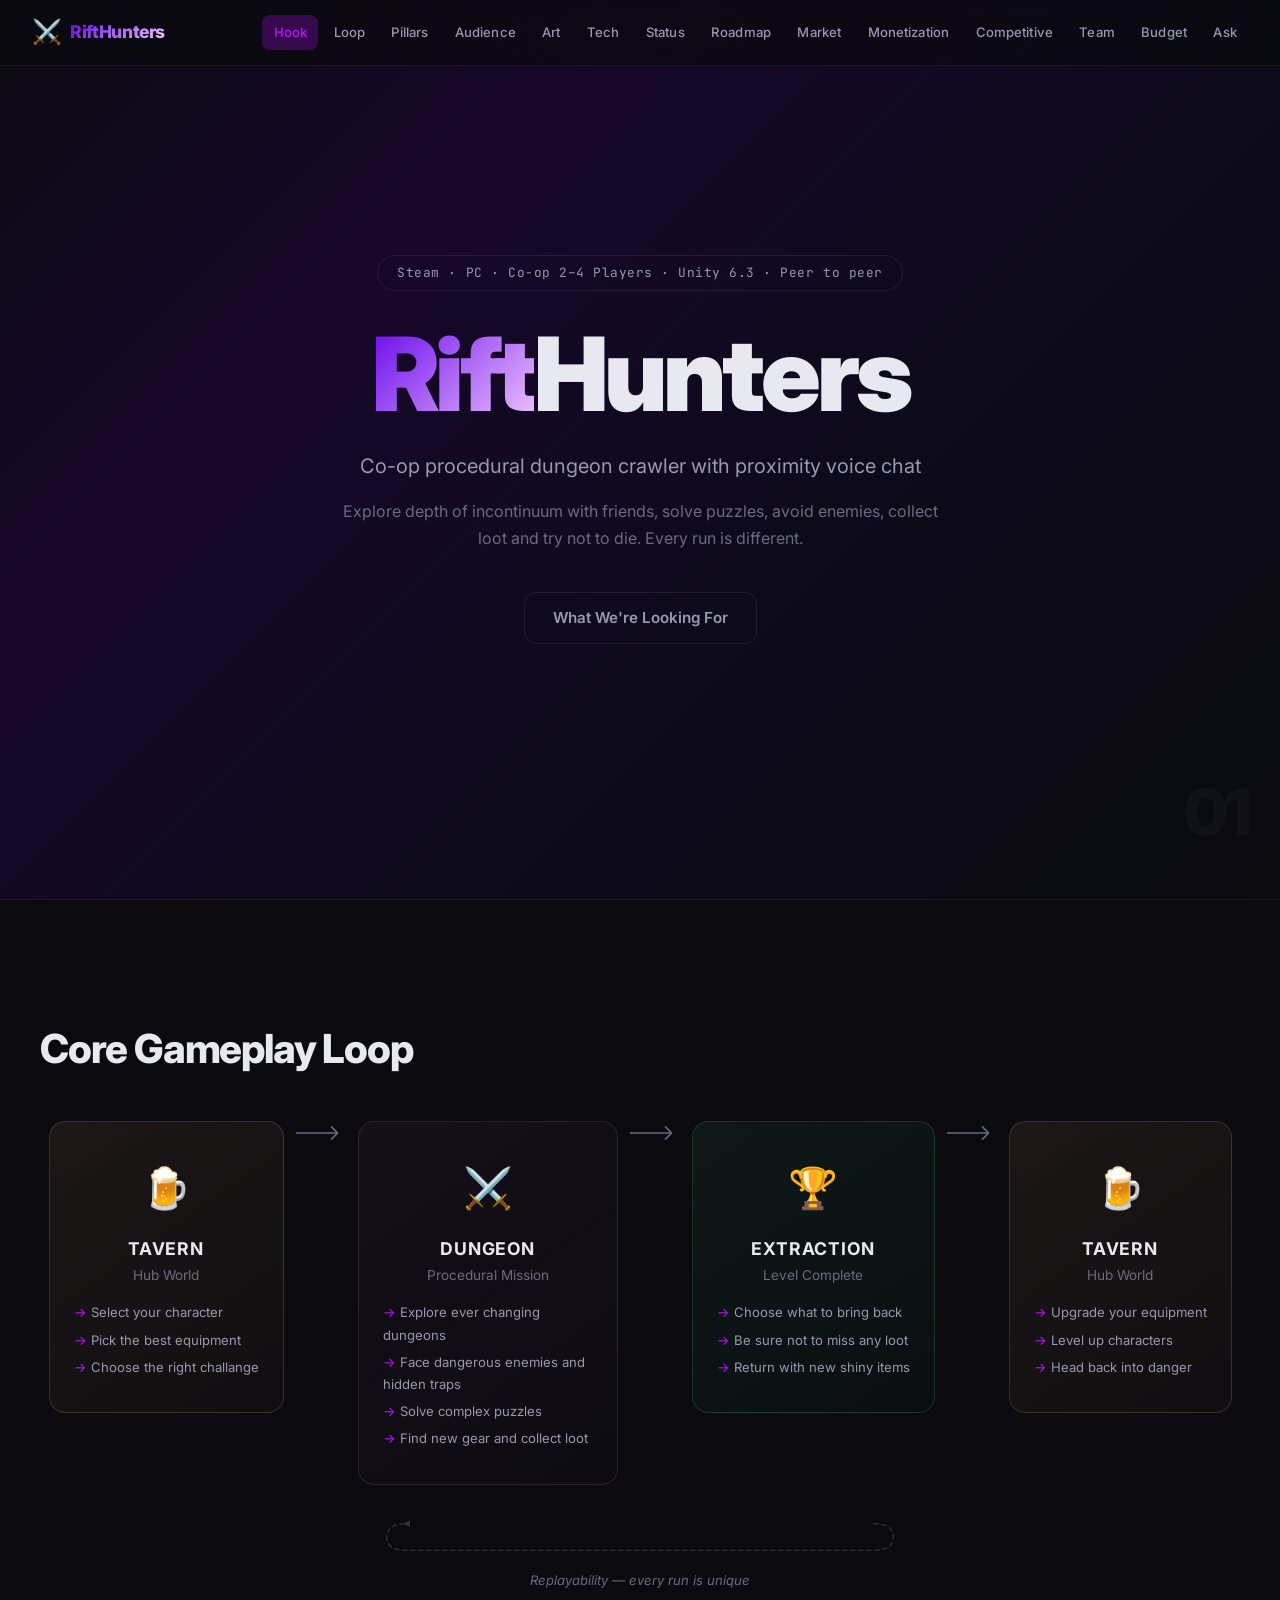
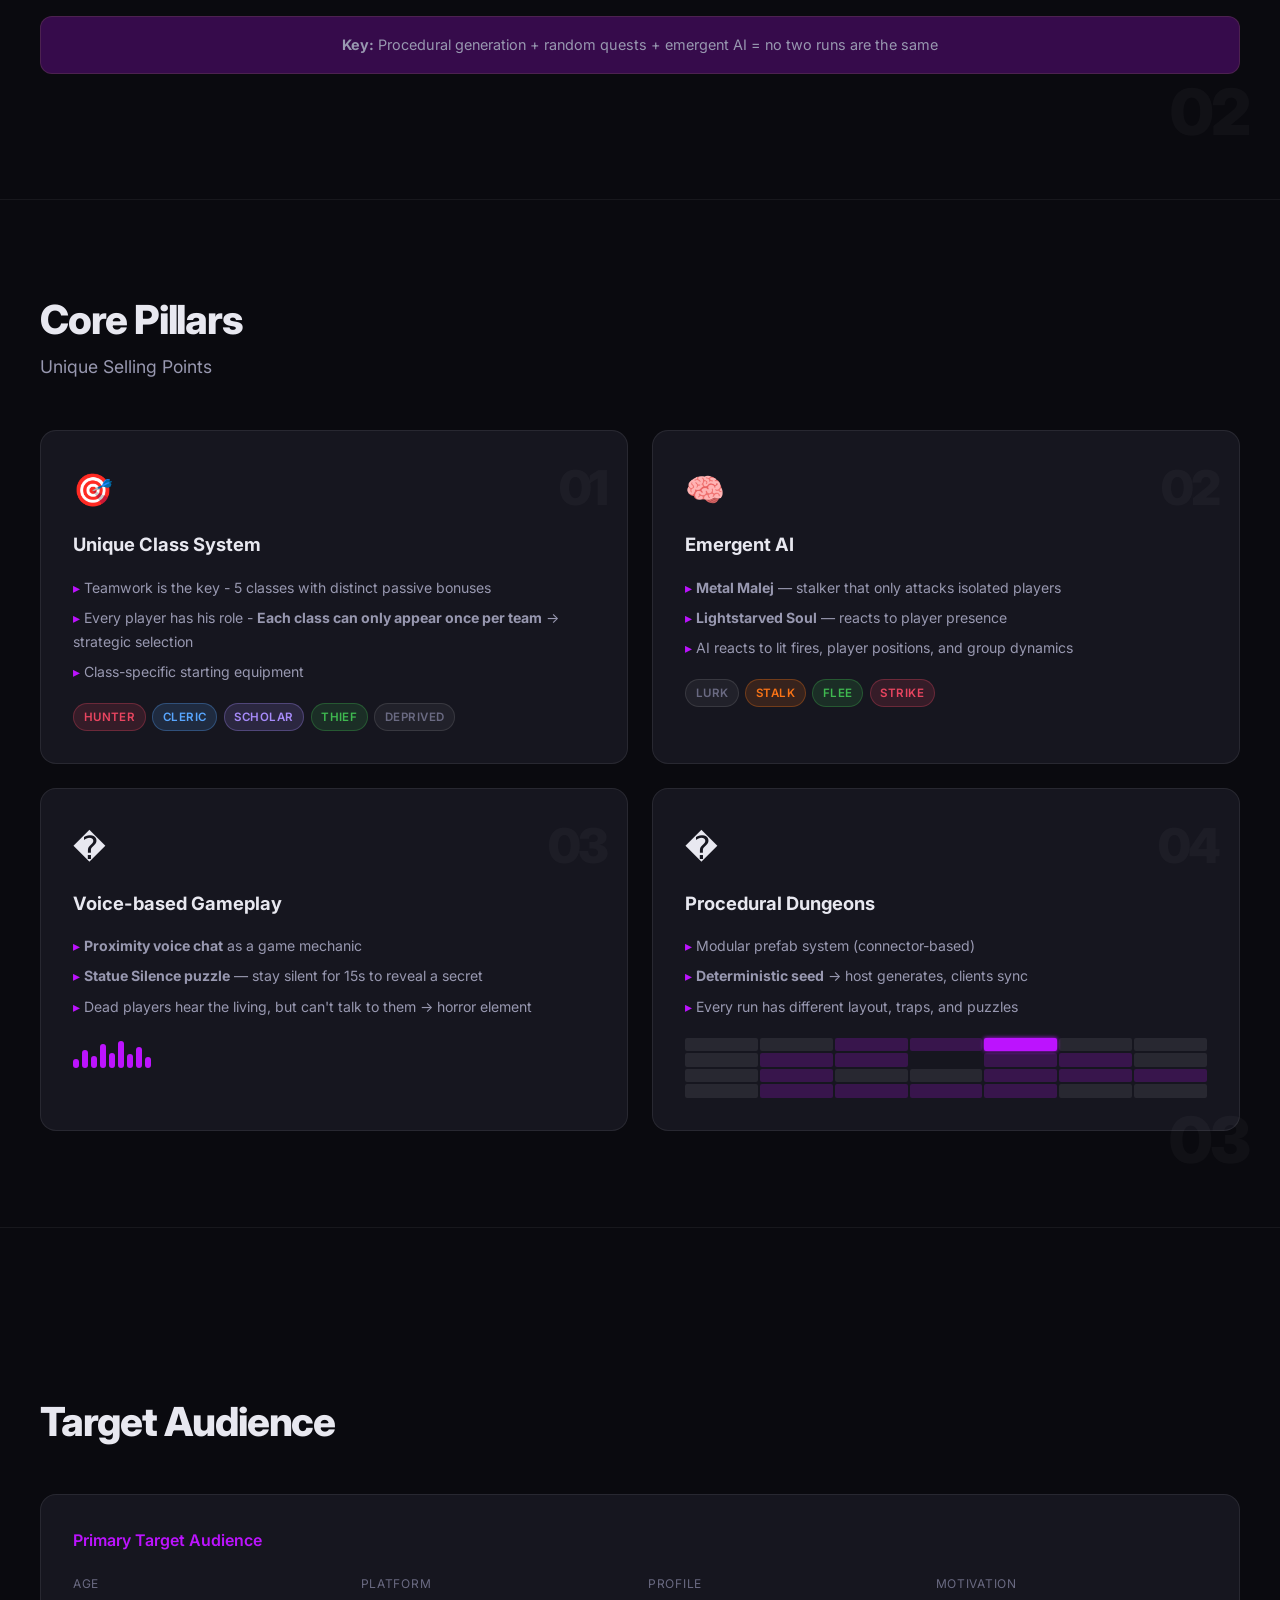
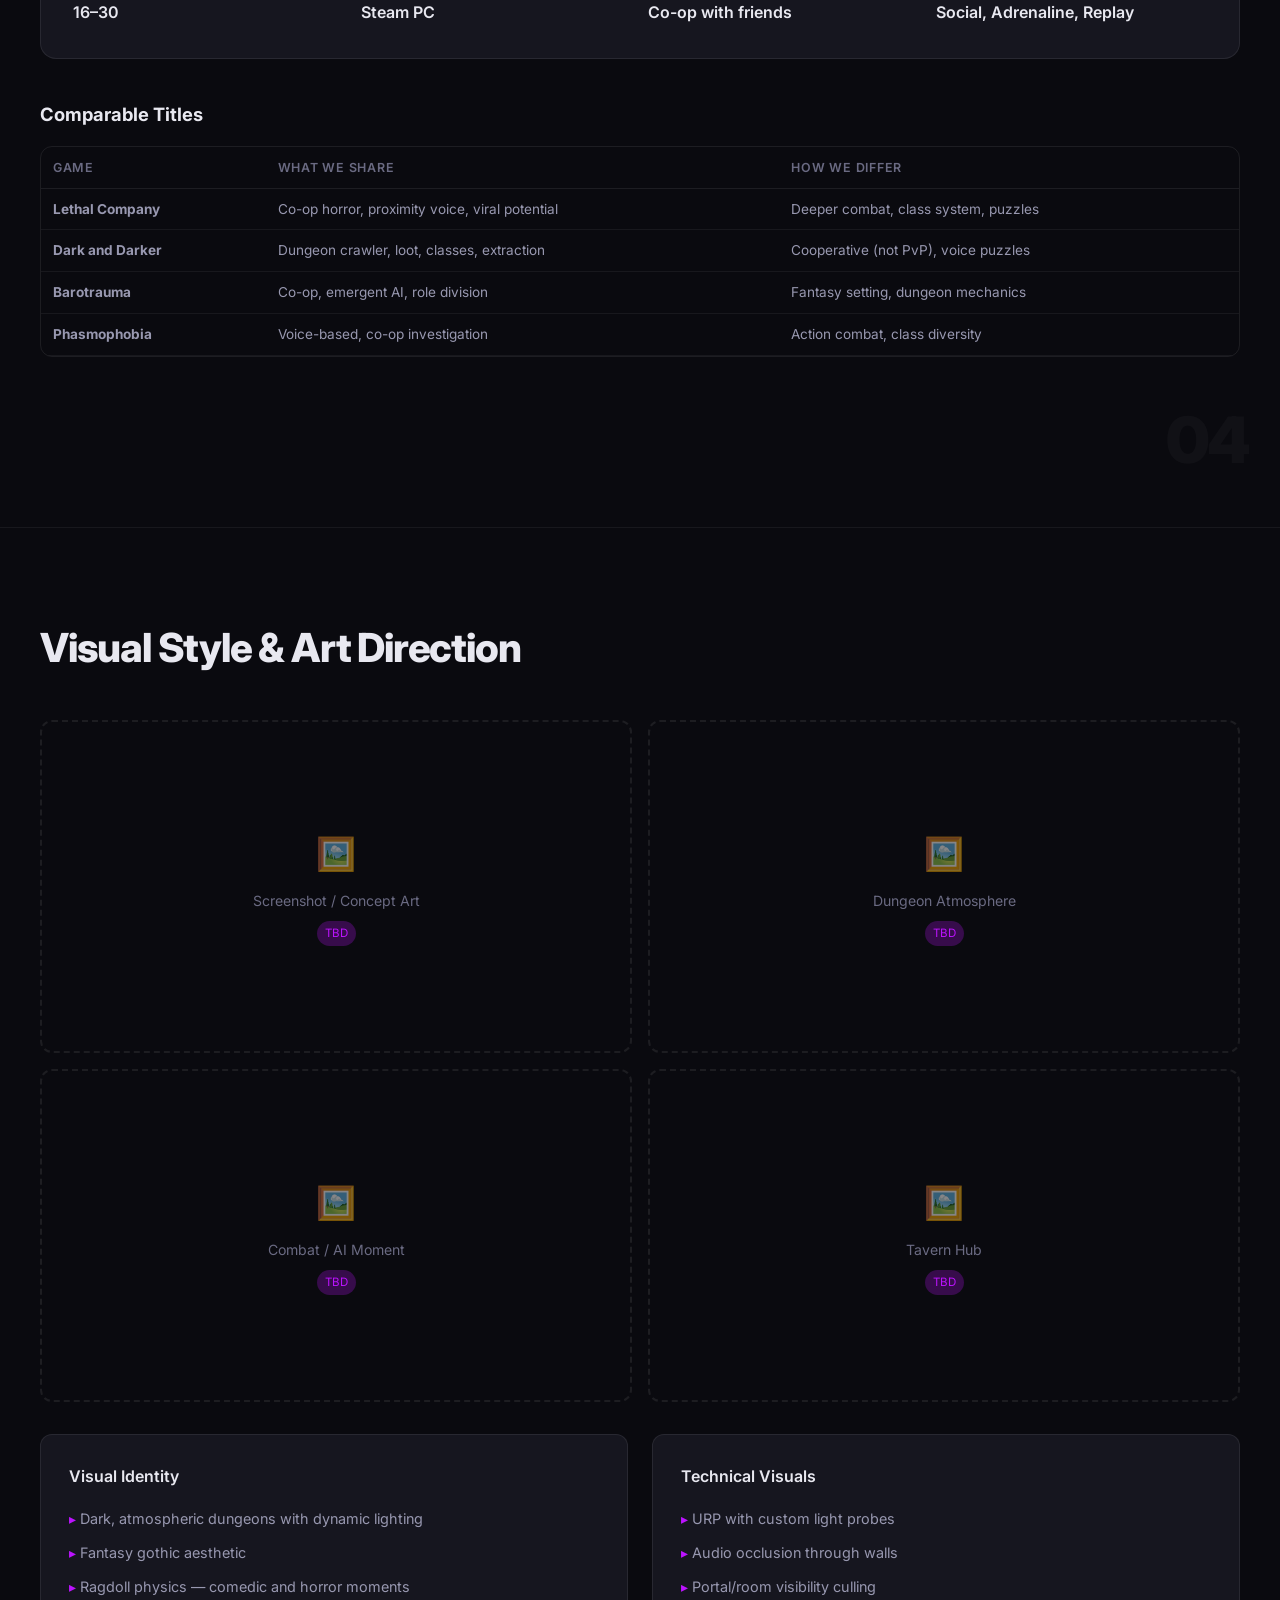
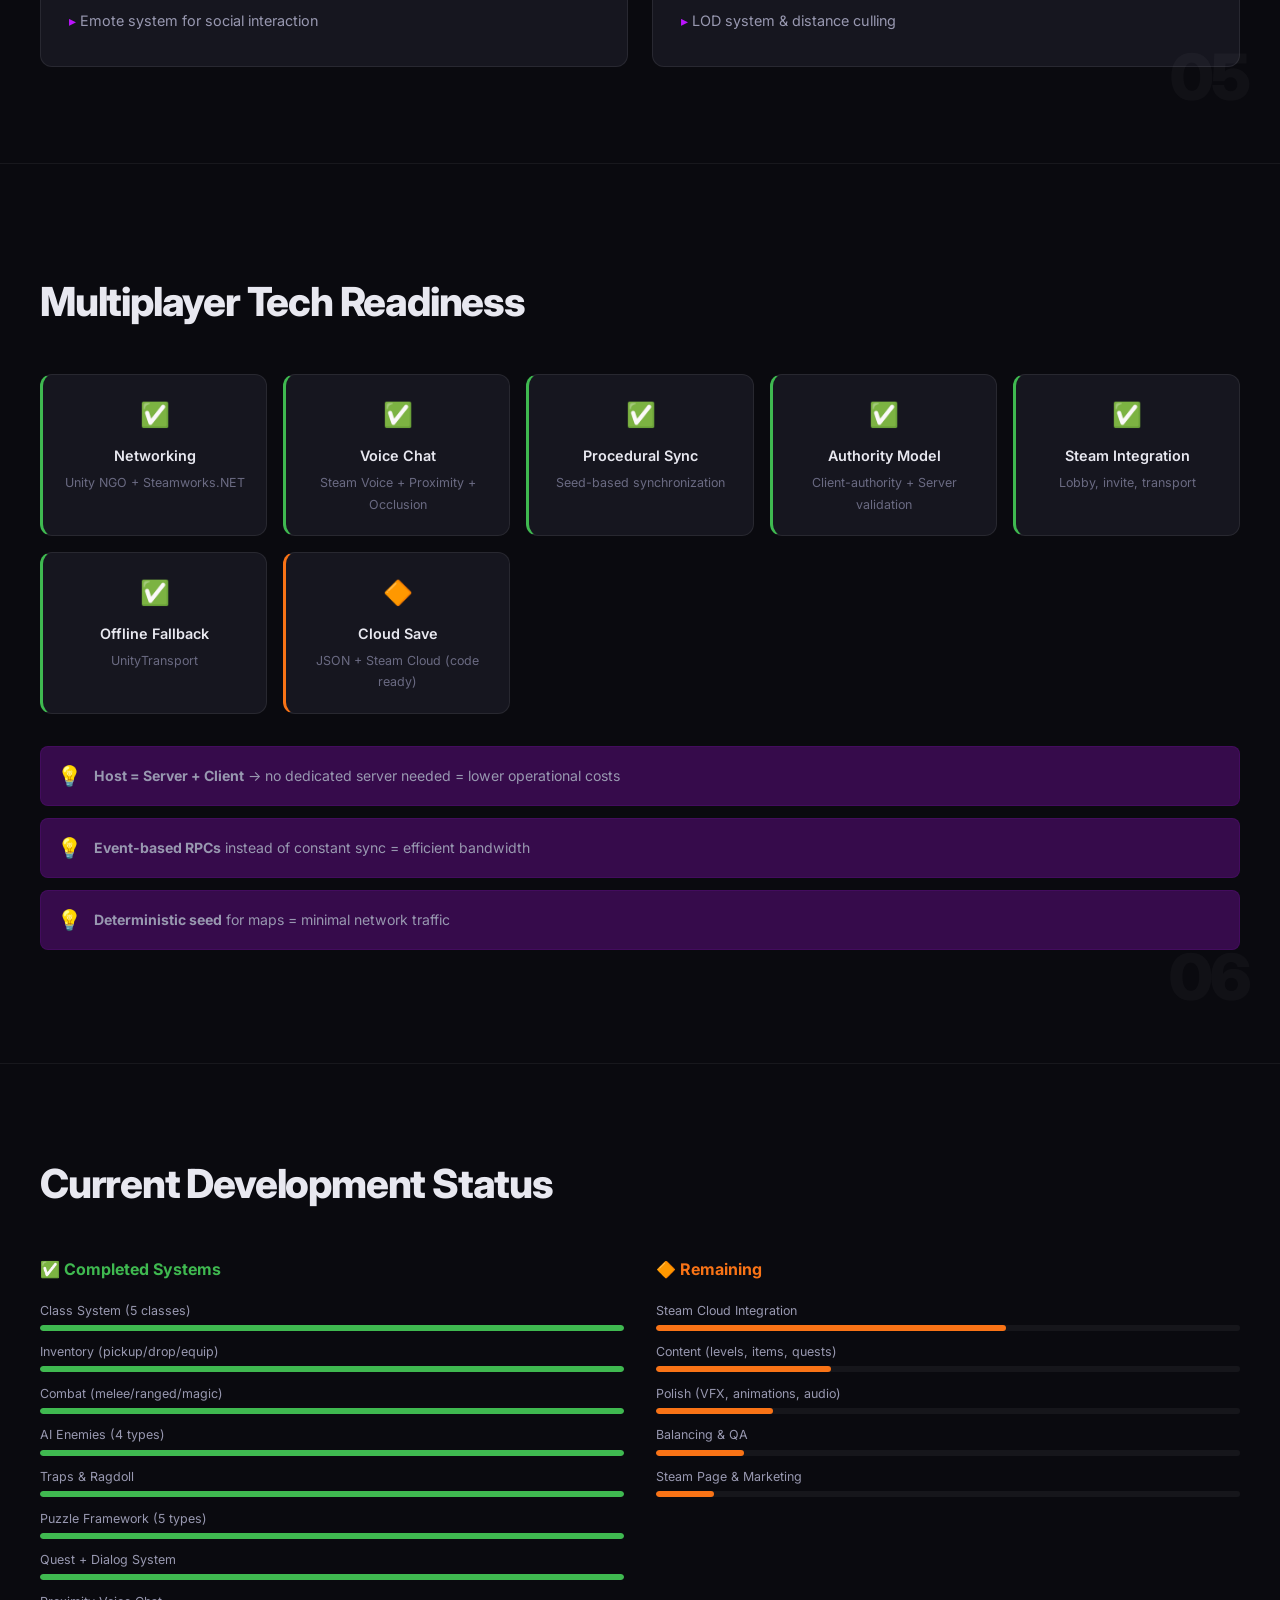
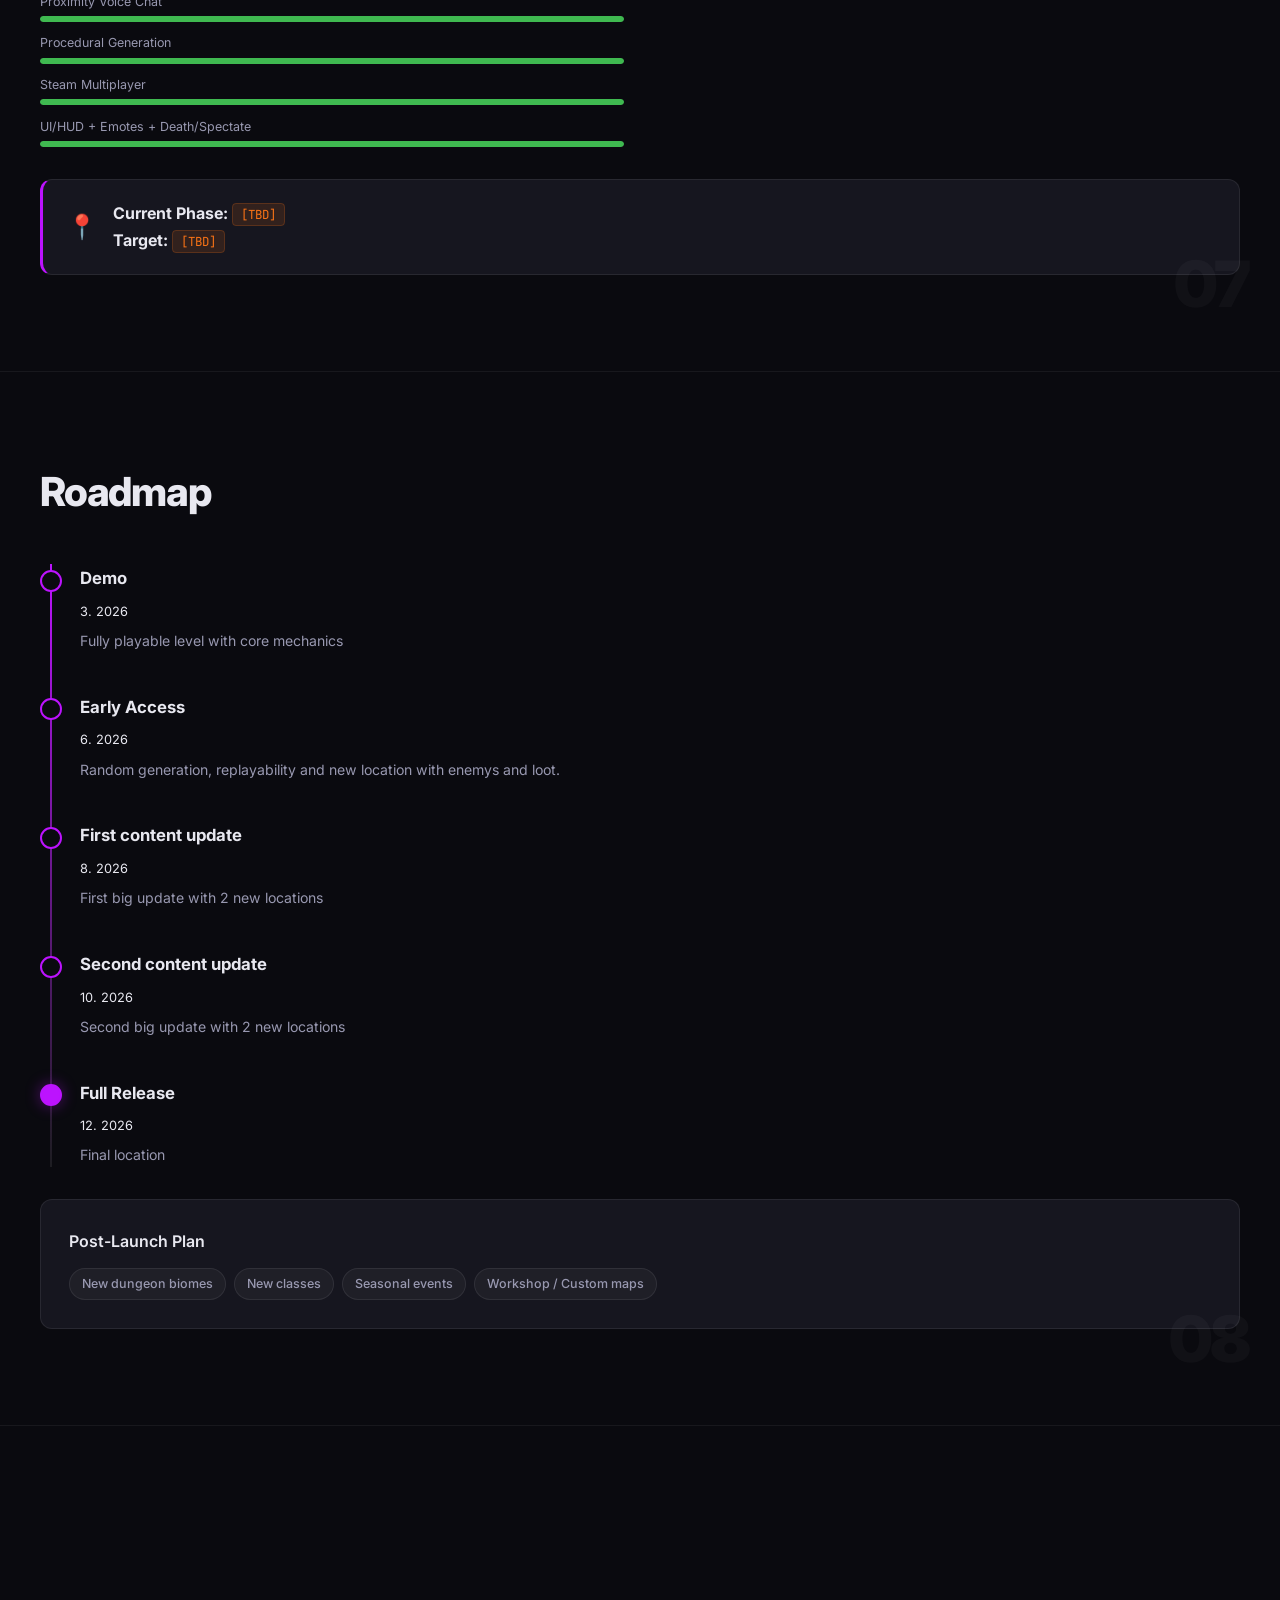
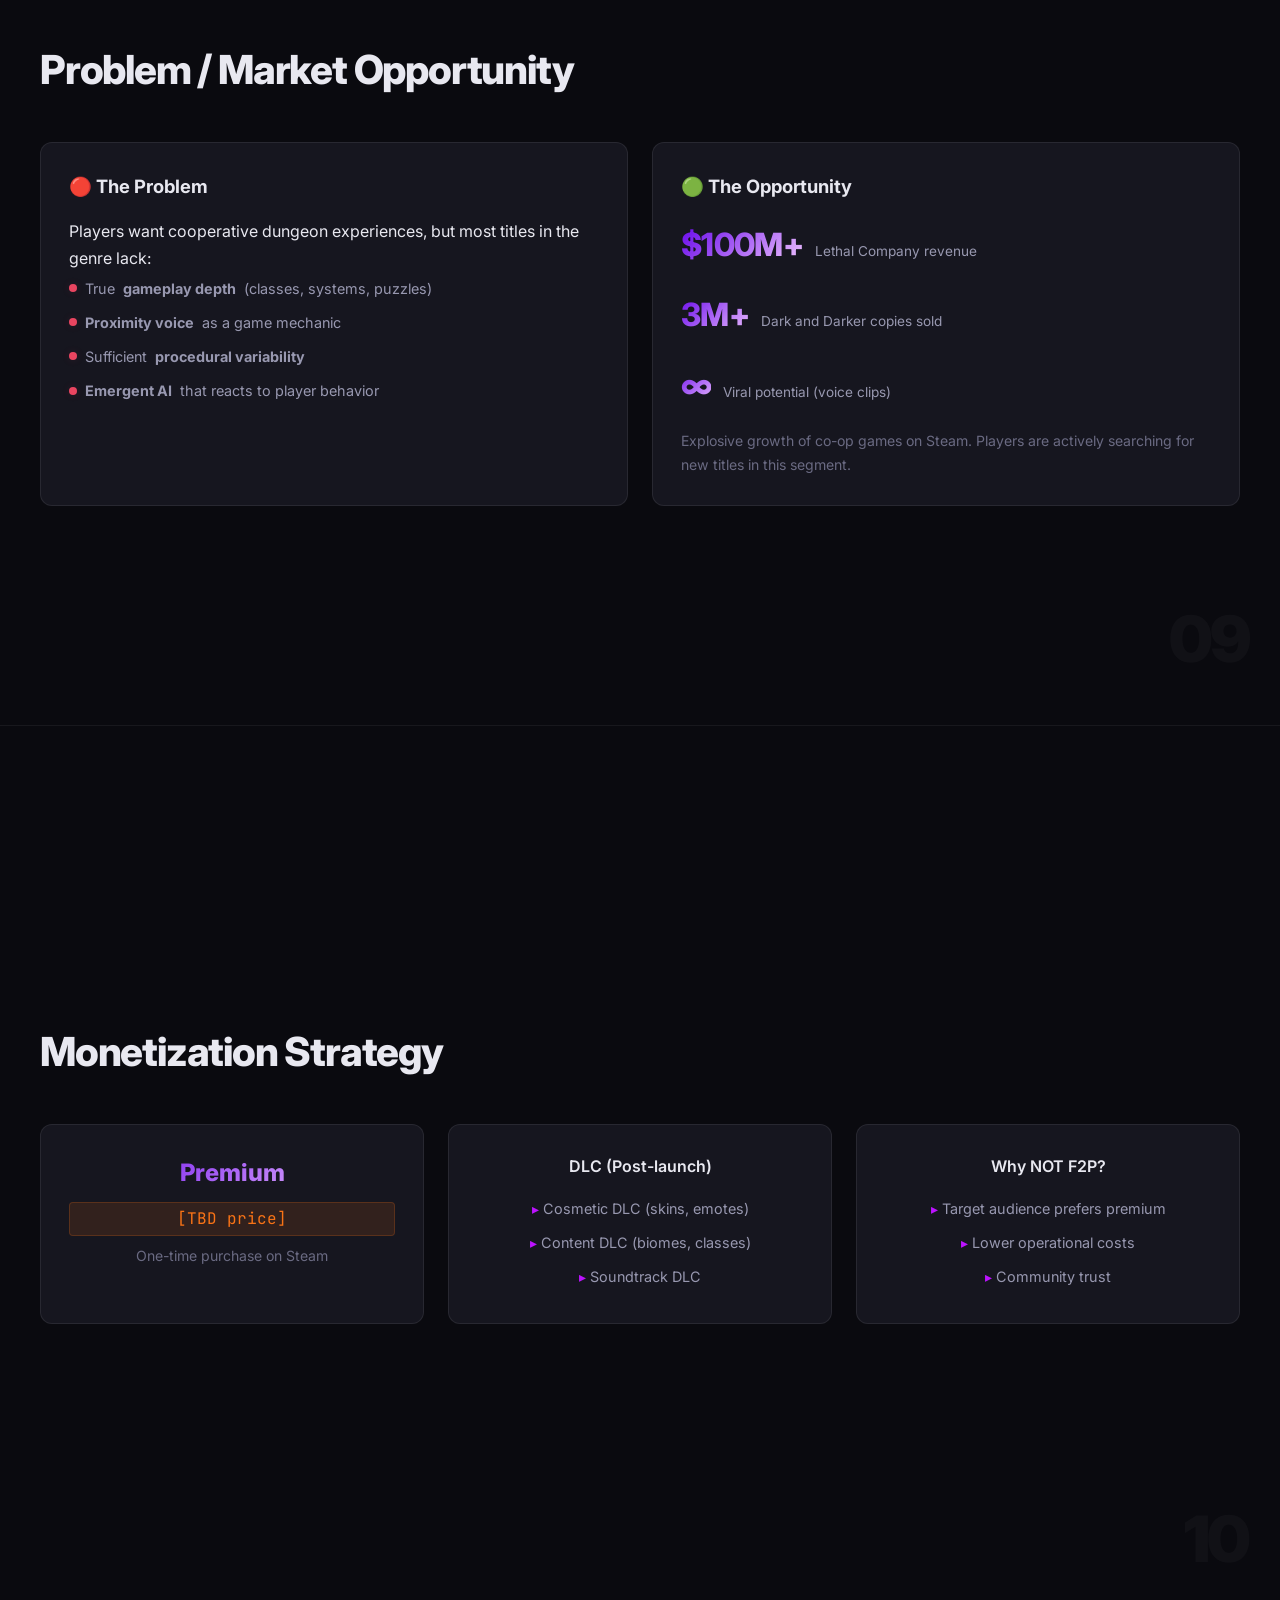
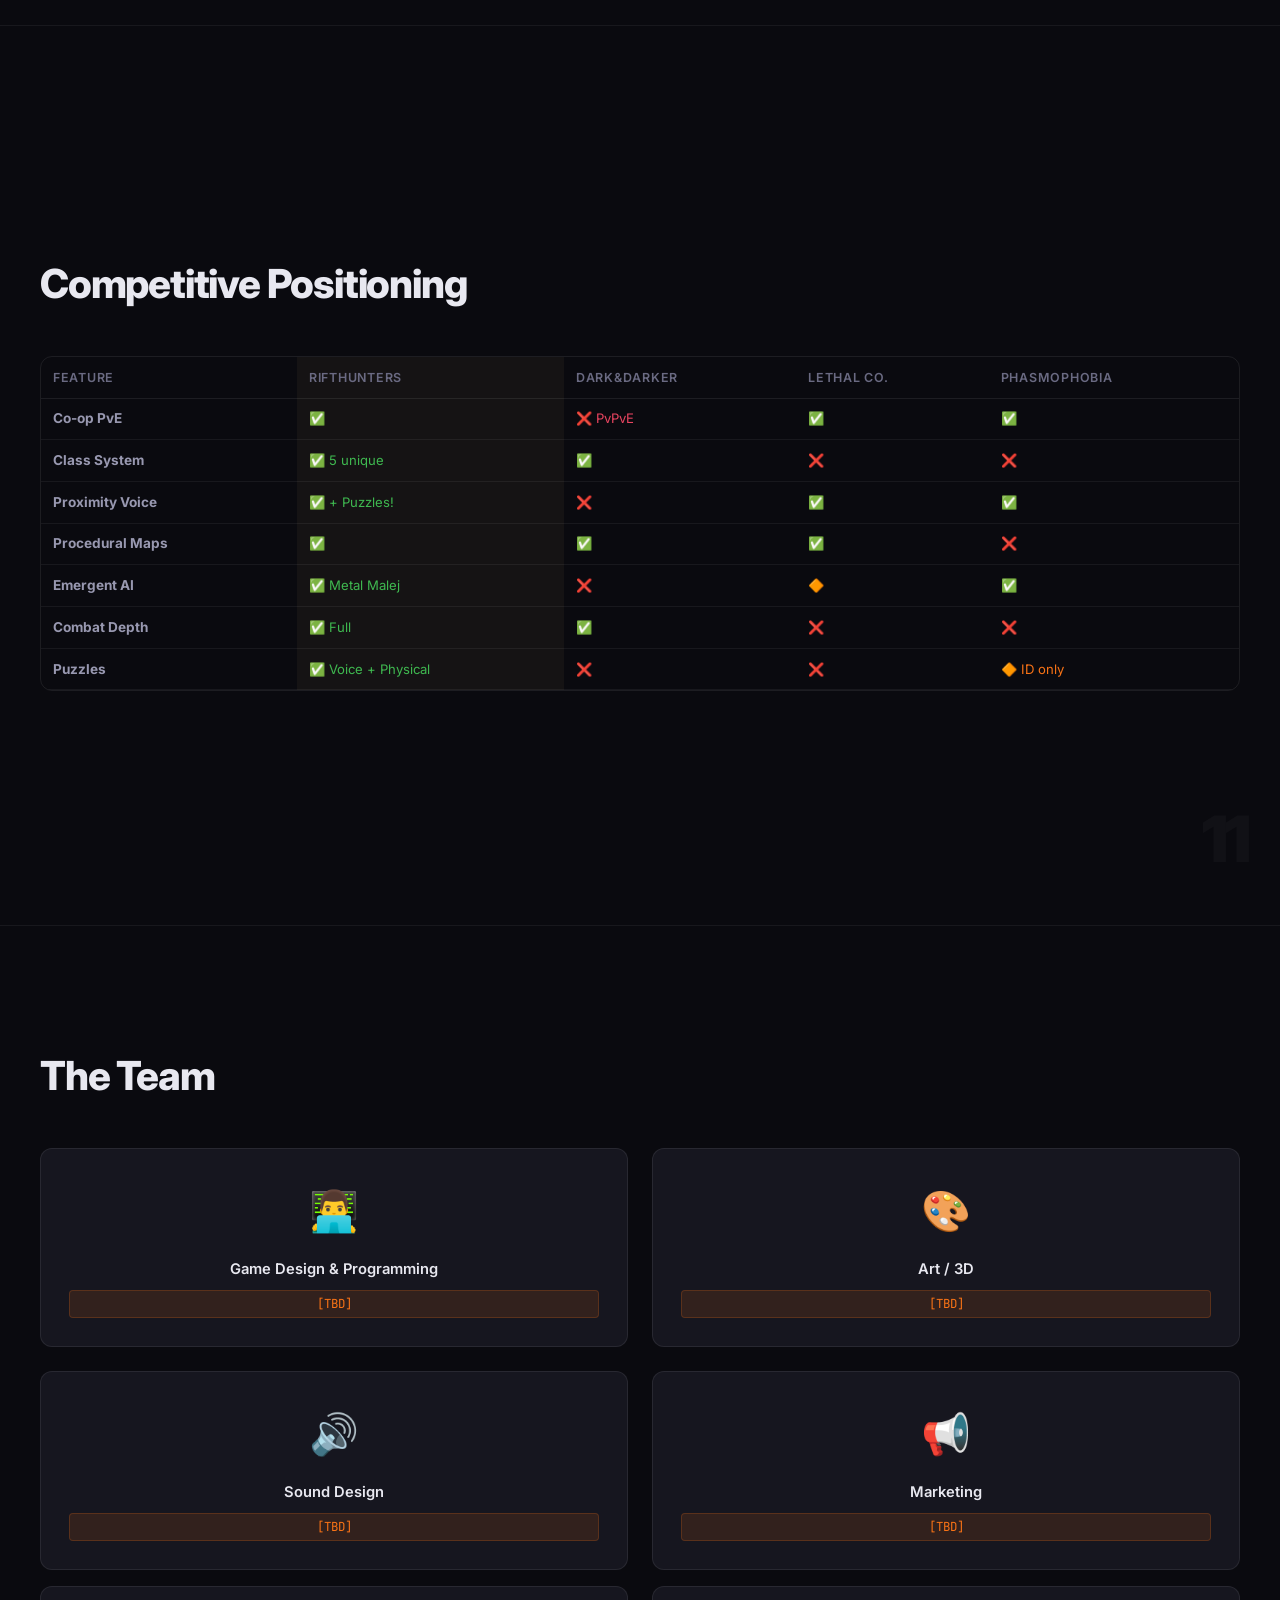
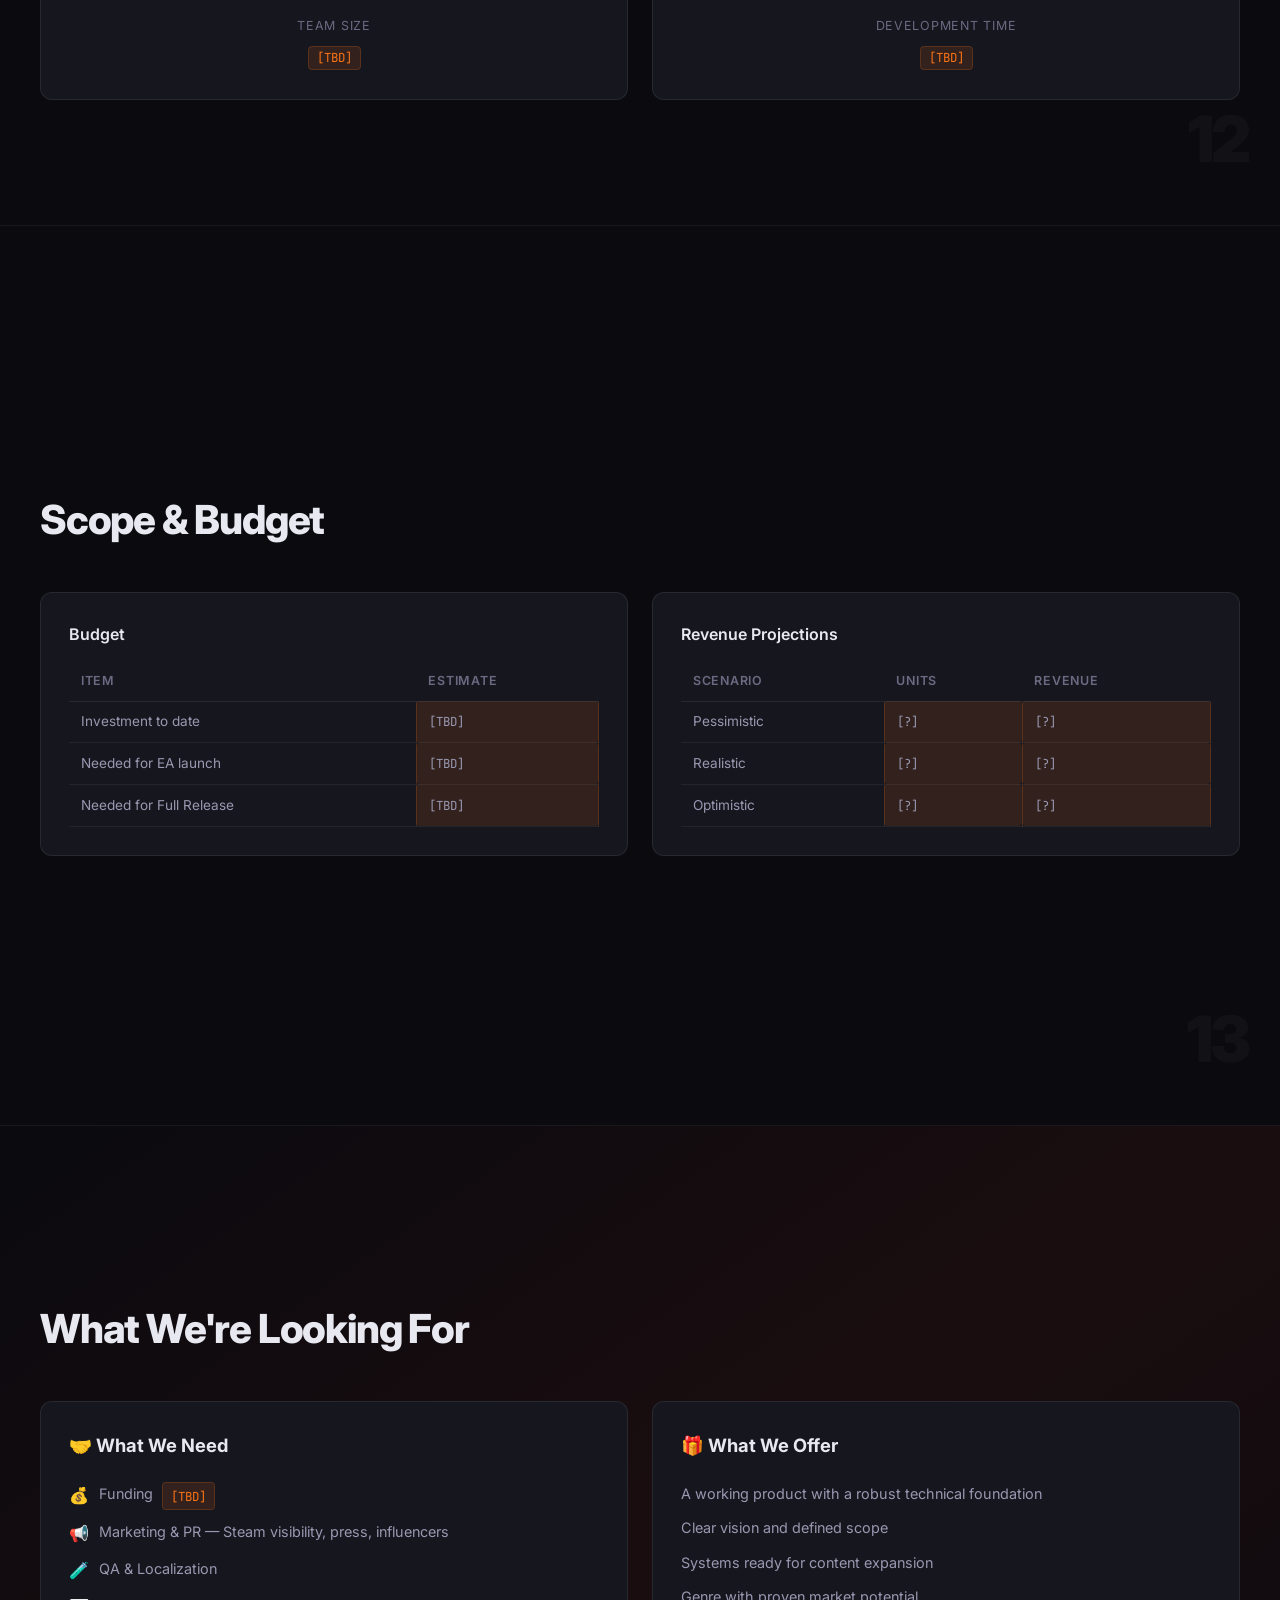
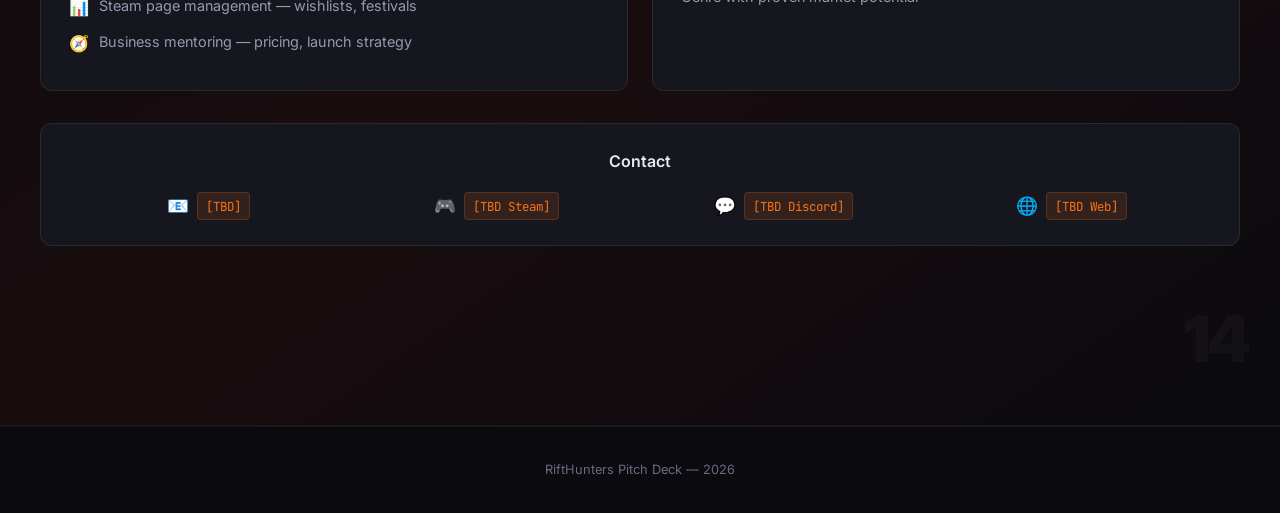
==== commit 7710391f: "cmon" ====
--- a/index.html
+++ b/index.html
@@ -898,7 +898,7 @@
 
     <!-- Footer -->
     <footer class="footer">
-        <p>RiftHunters Pitch Deck — Confidential — 2026</p>
+        <p>RiftHunters Pitch Deck — 2026</p>
     </footer>
 
     <script src="script.js"></script>
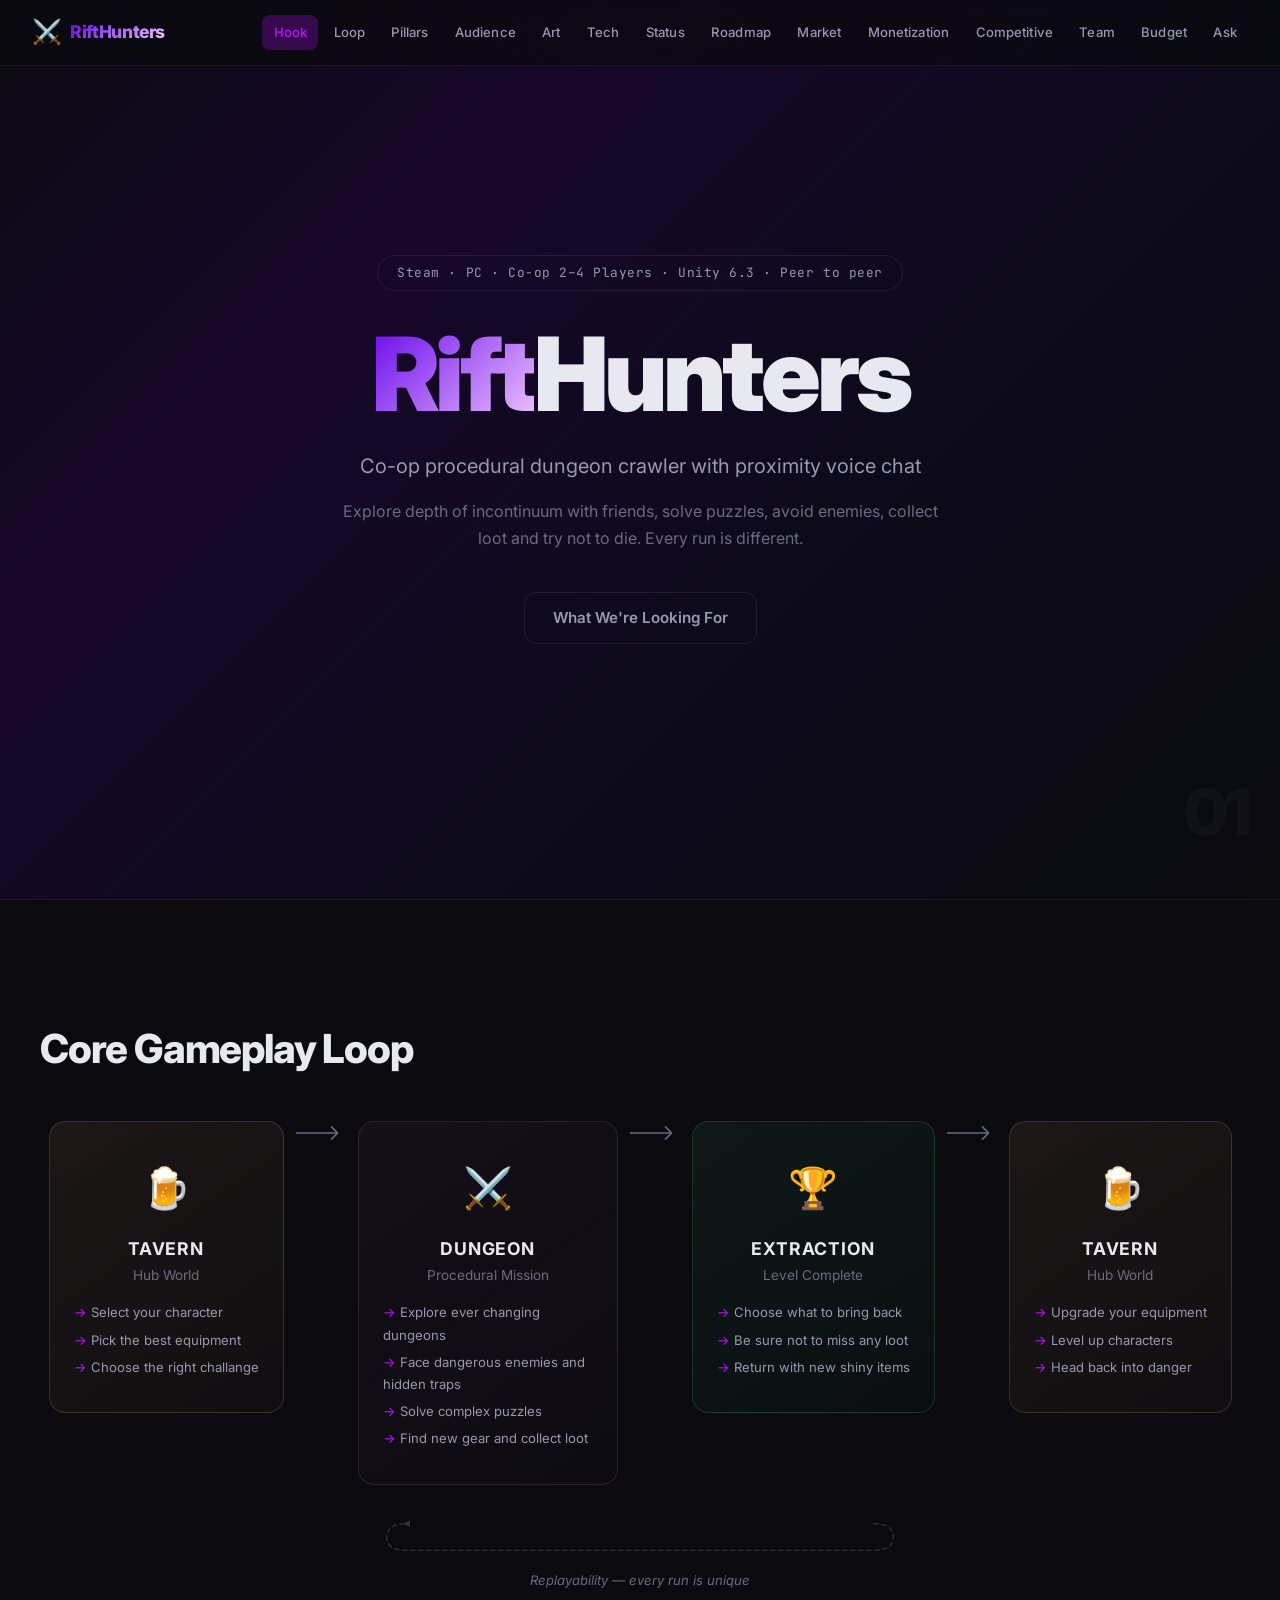
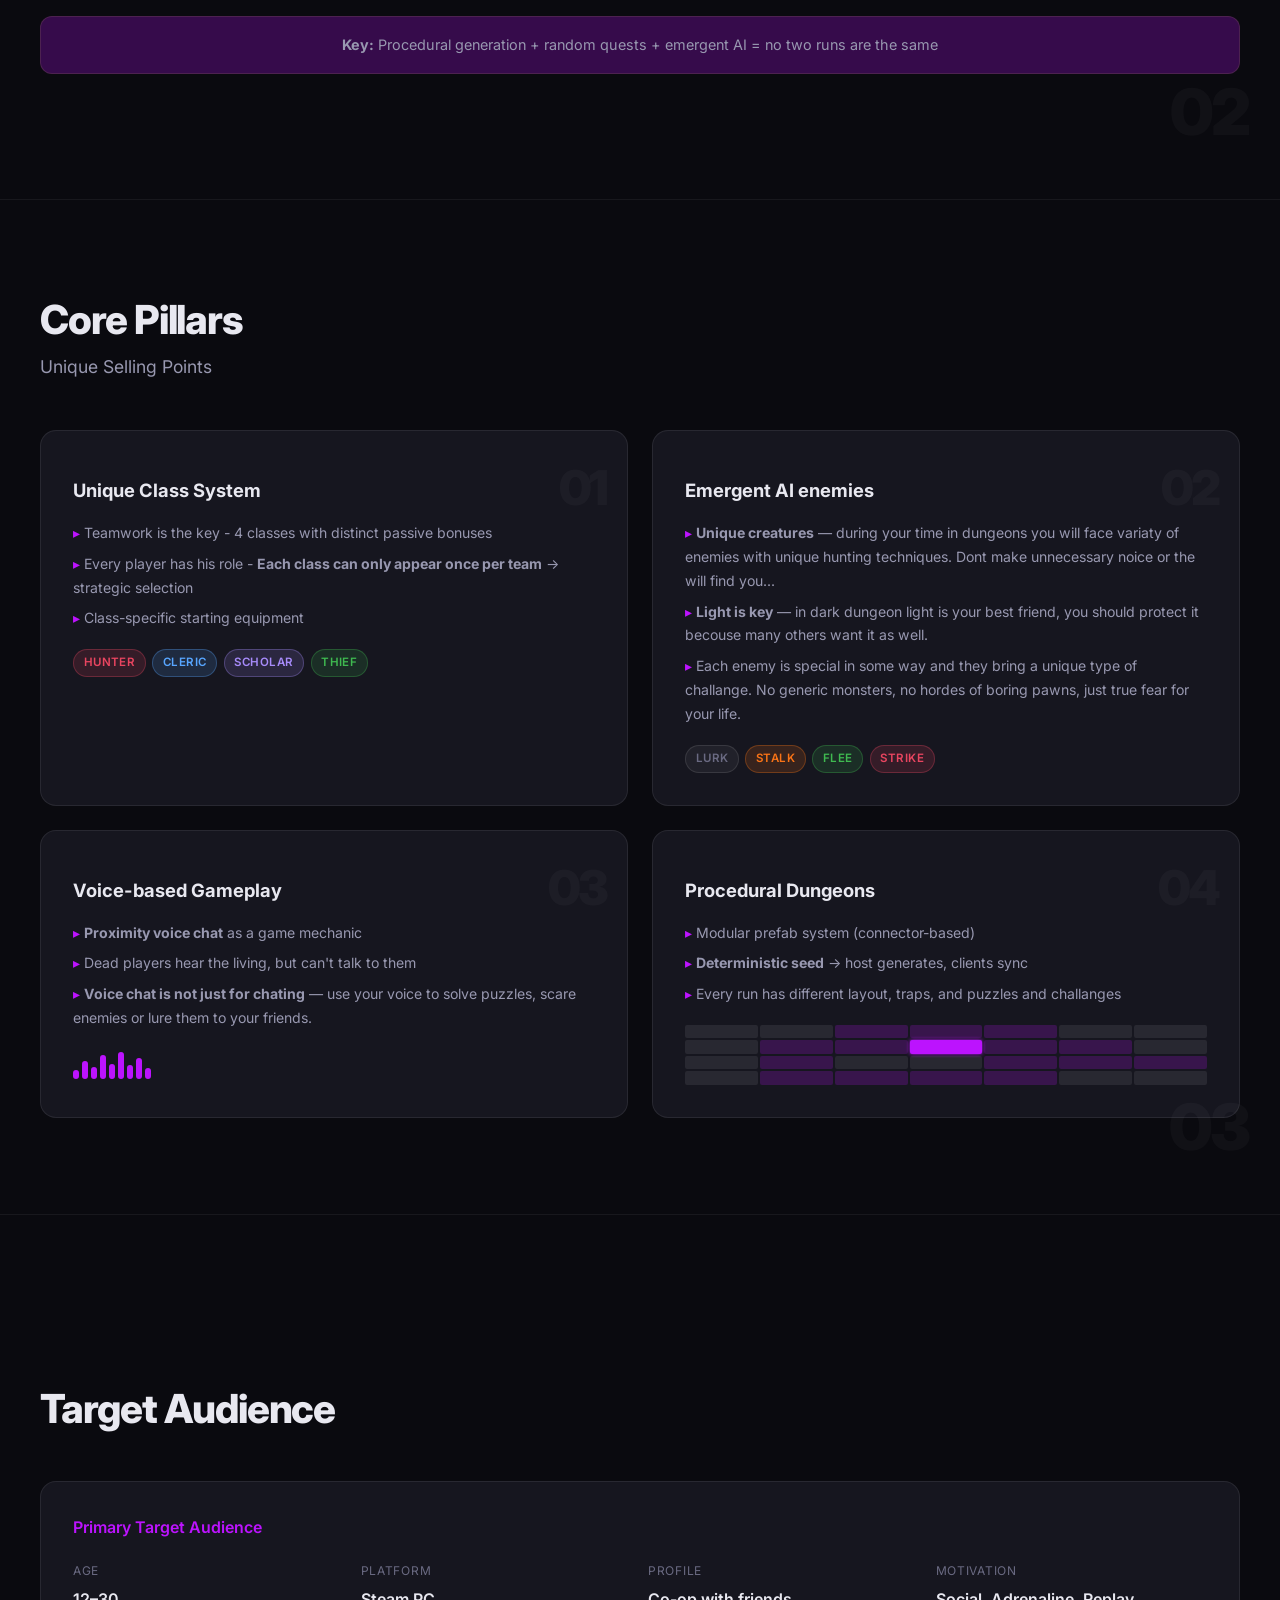
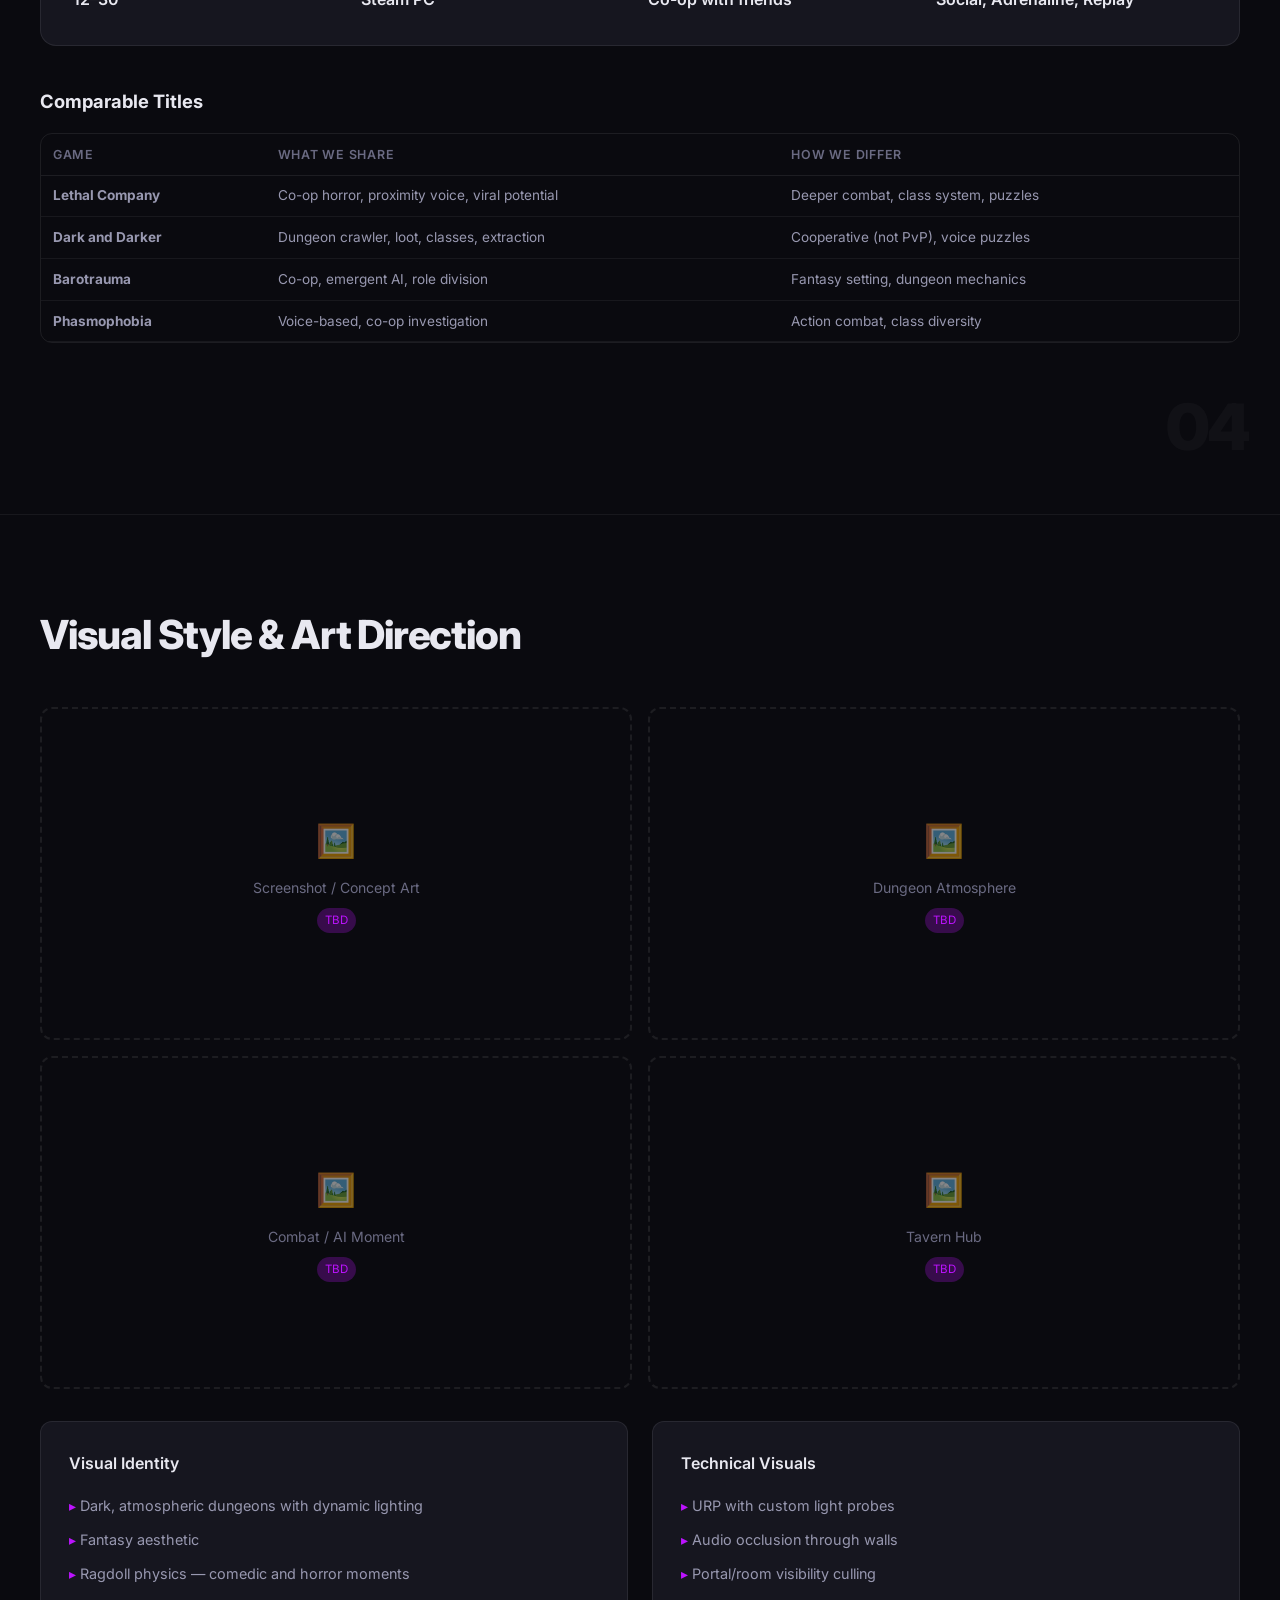
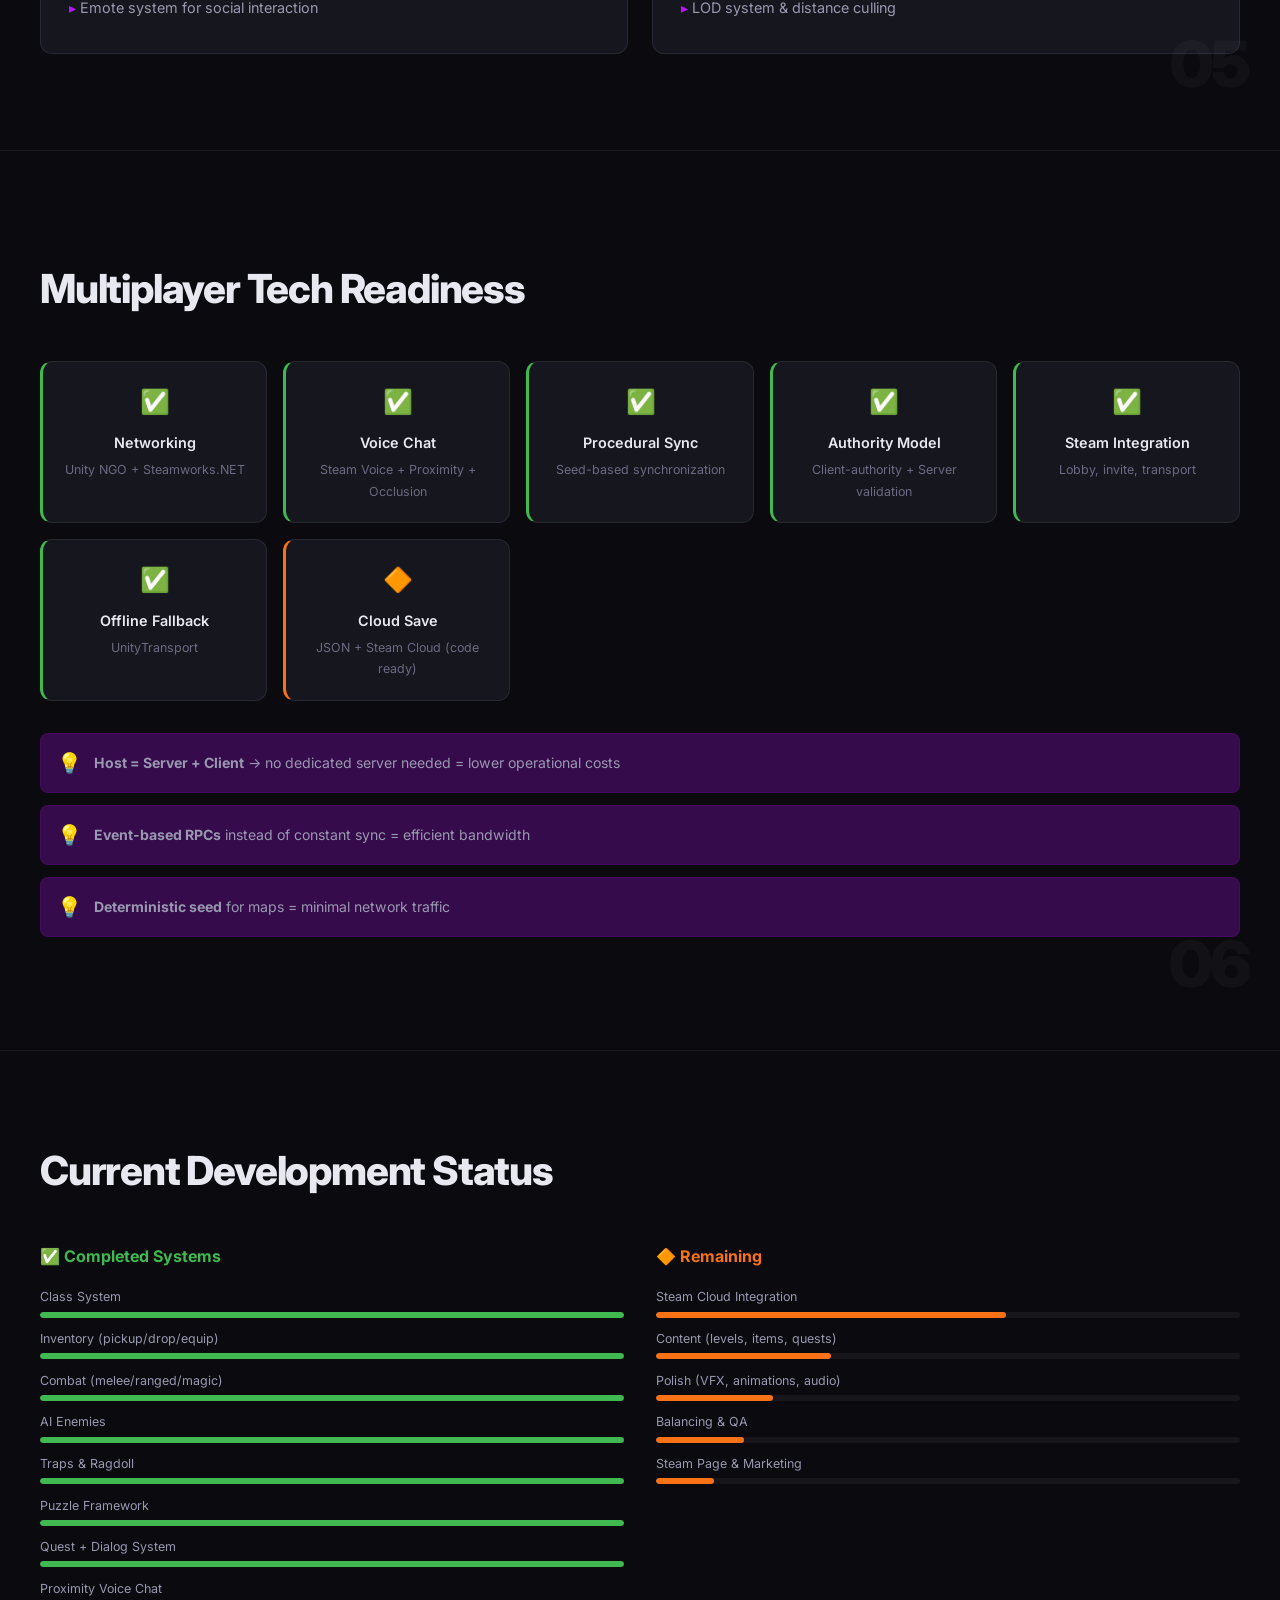
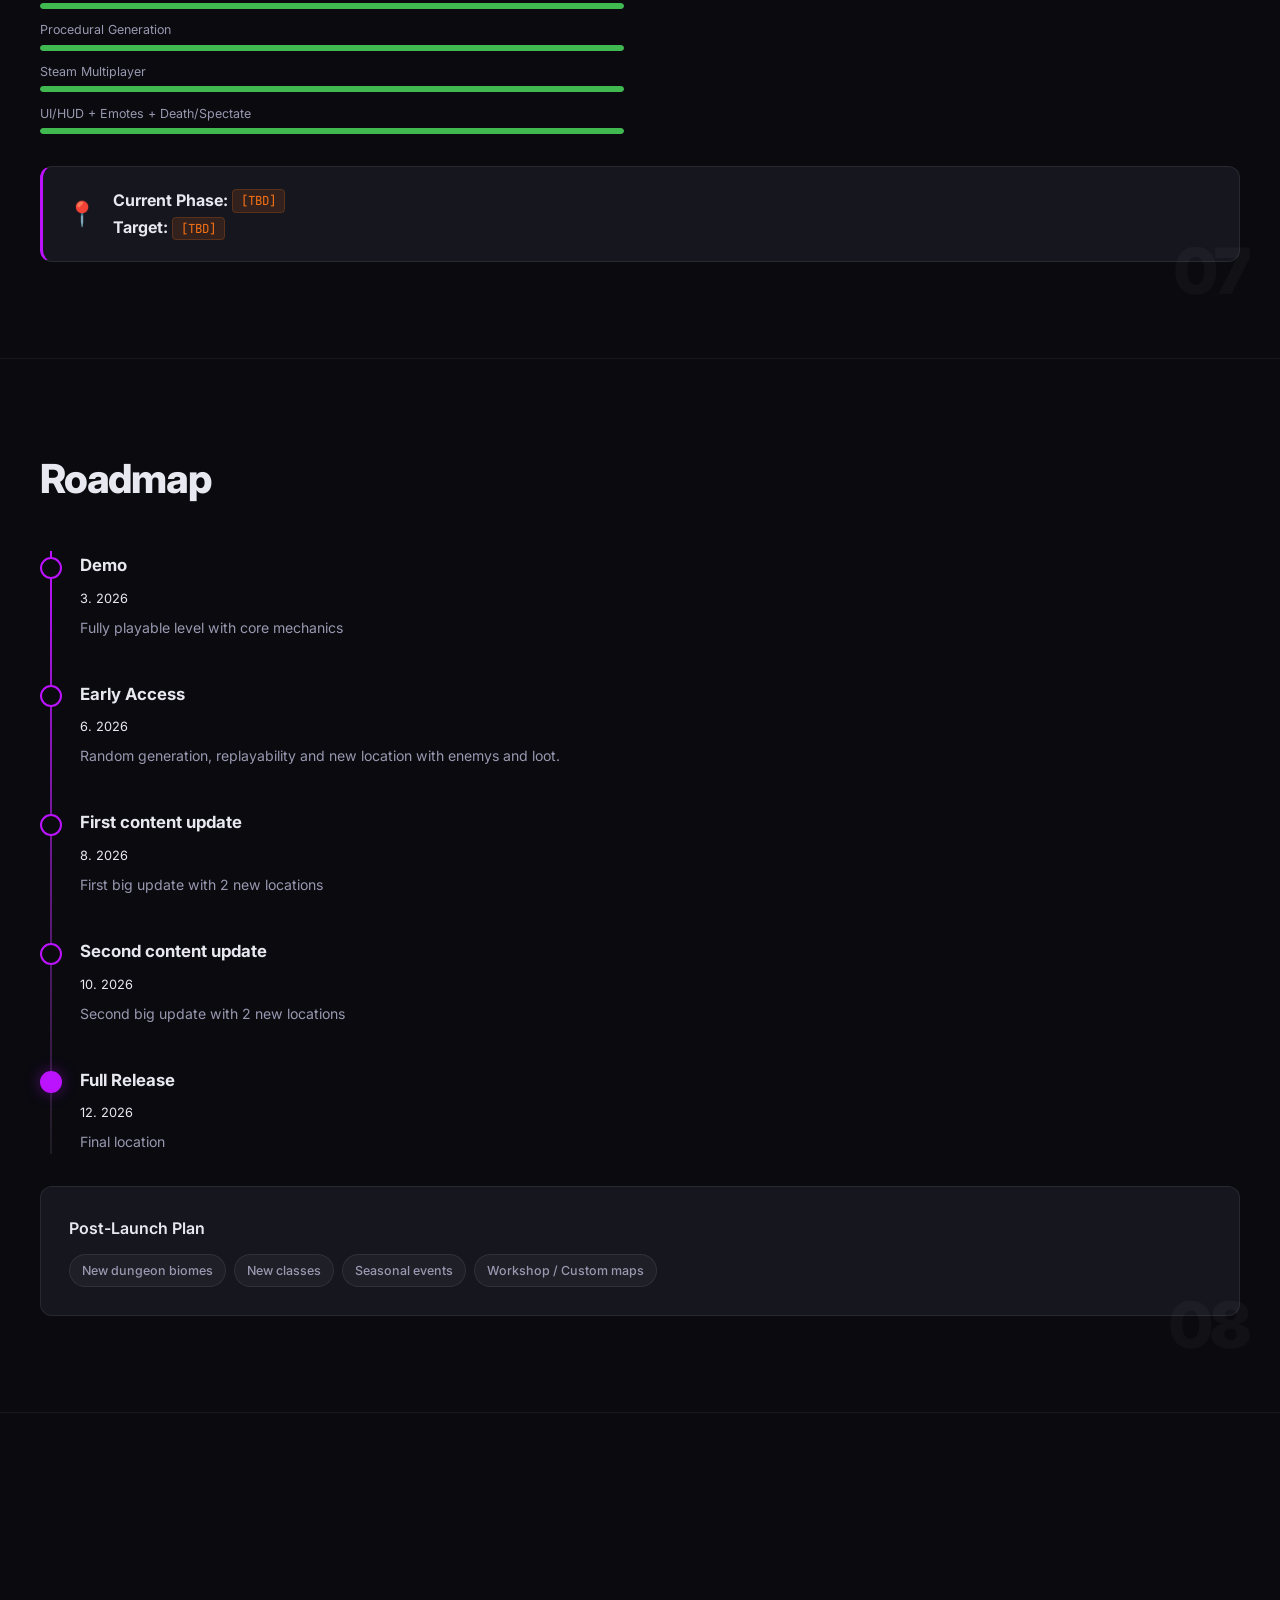
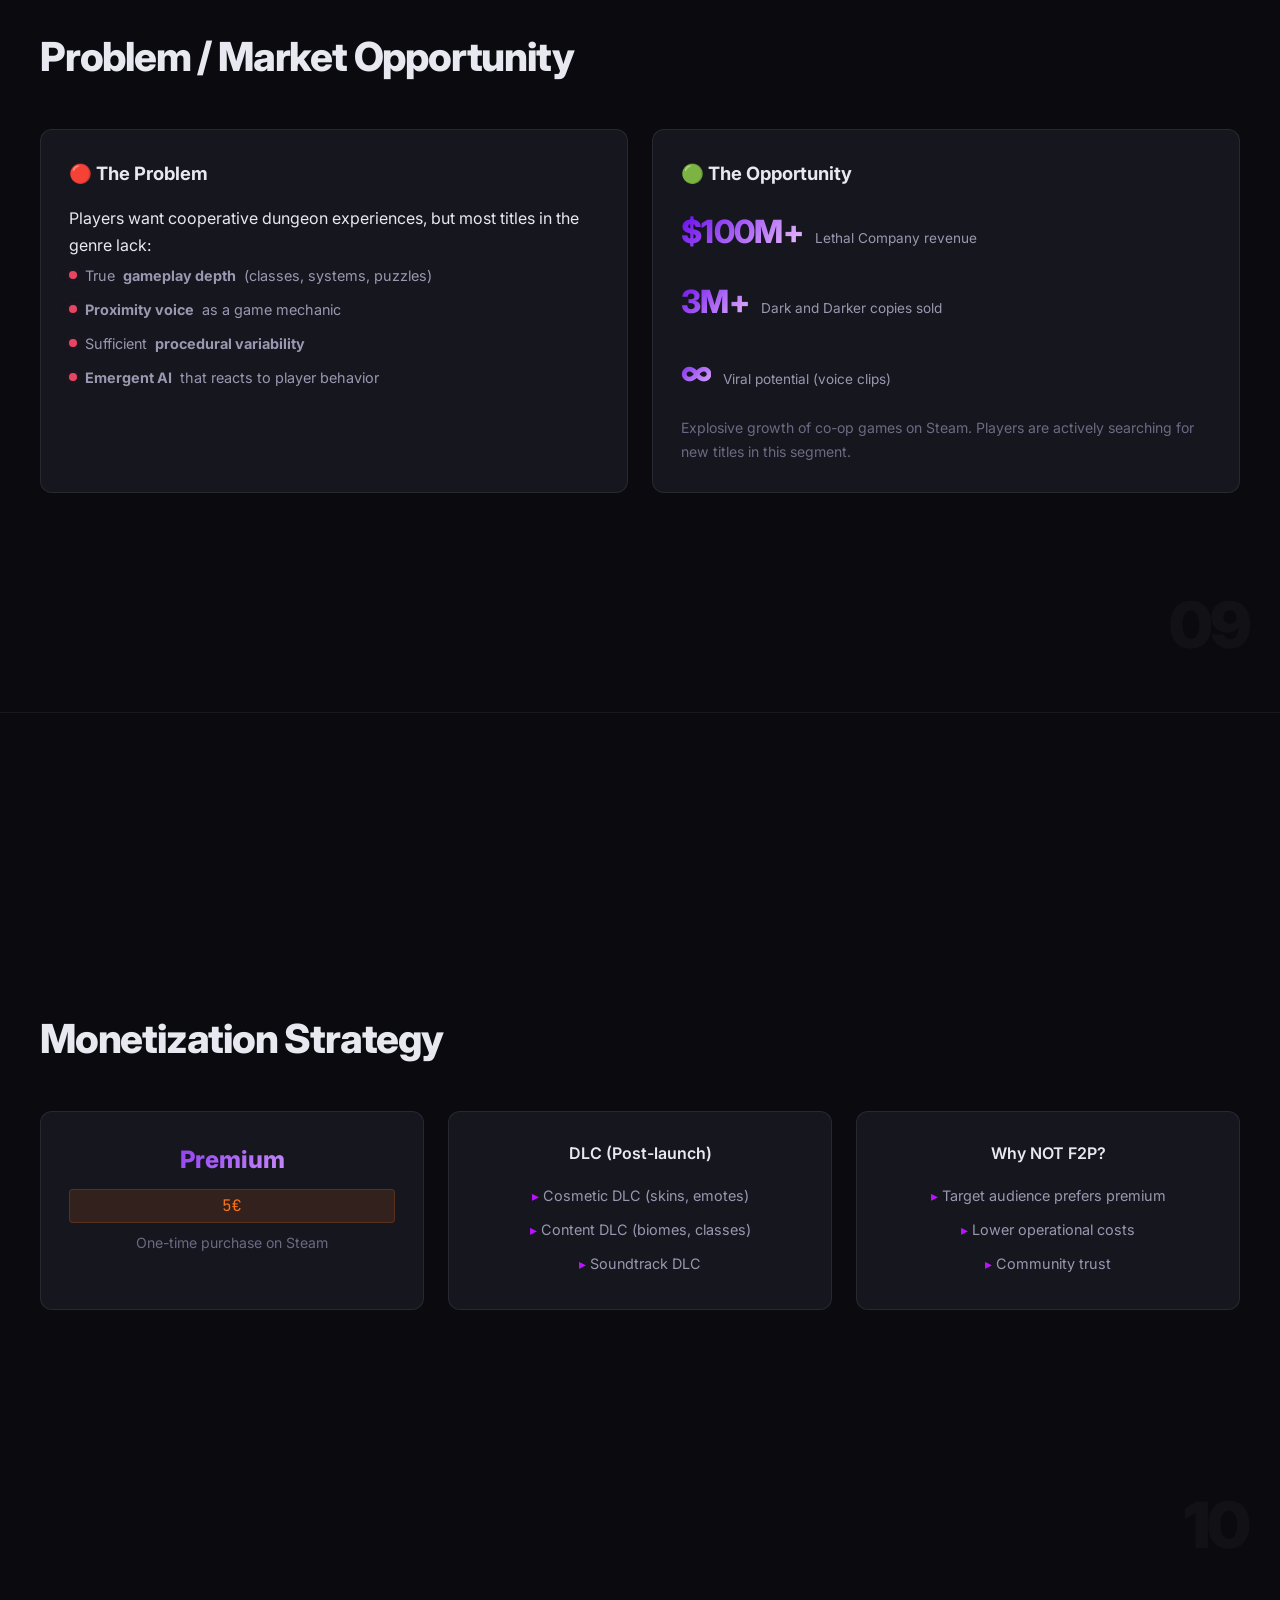
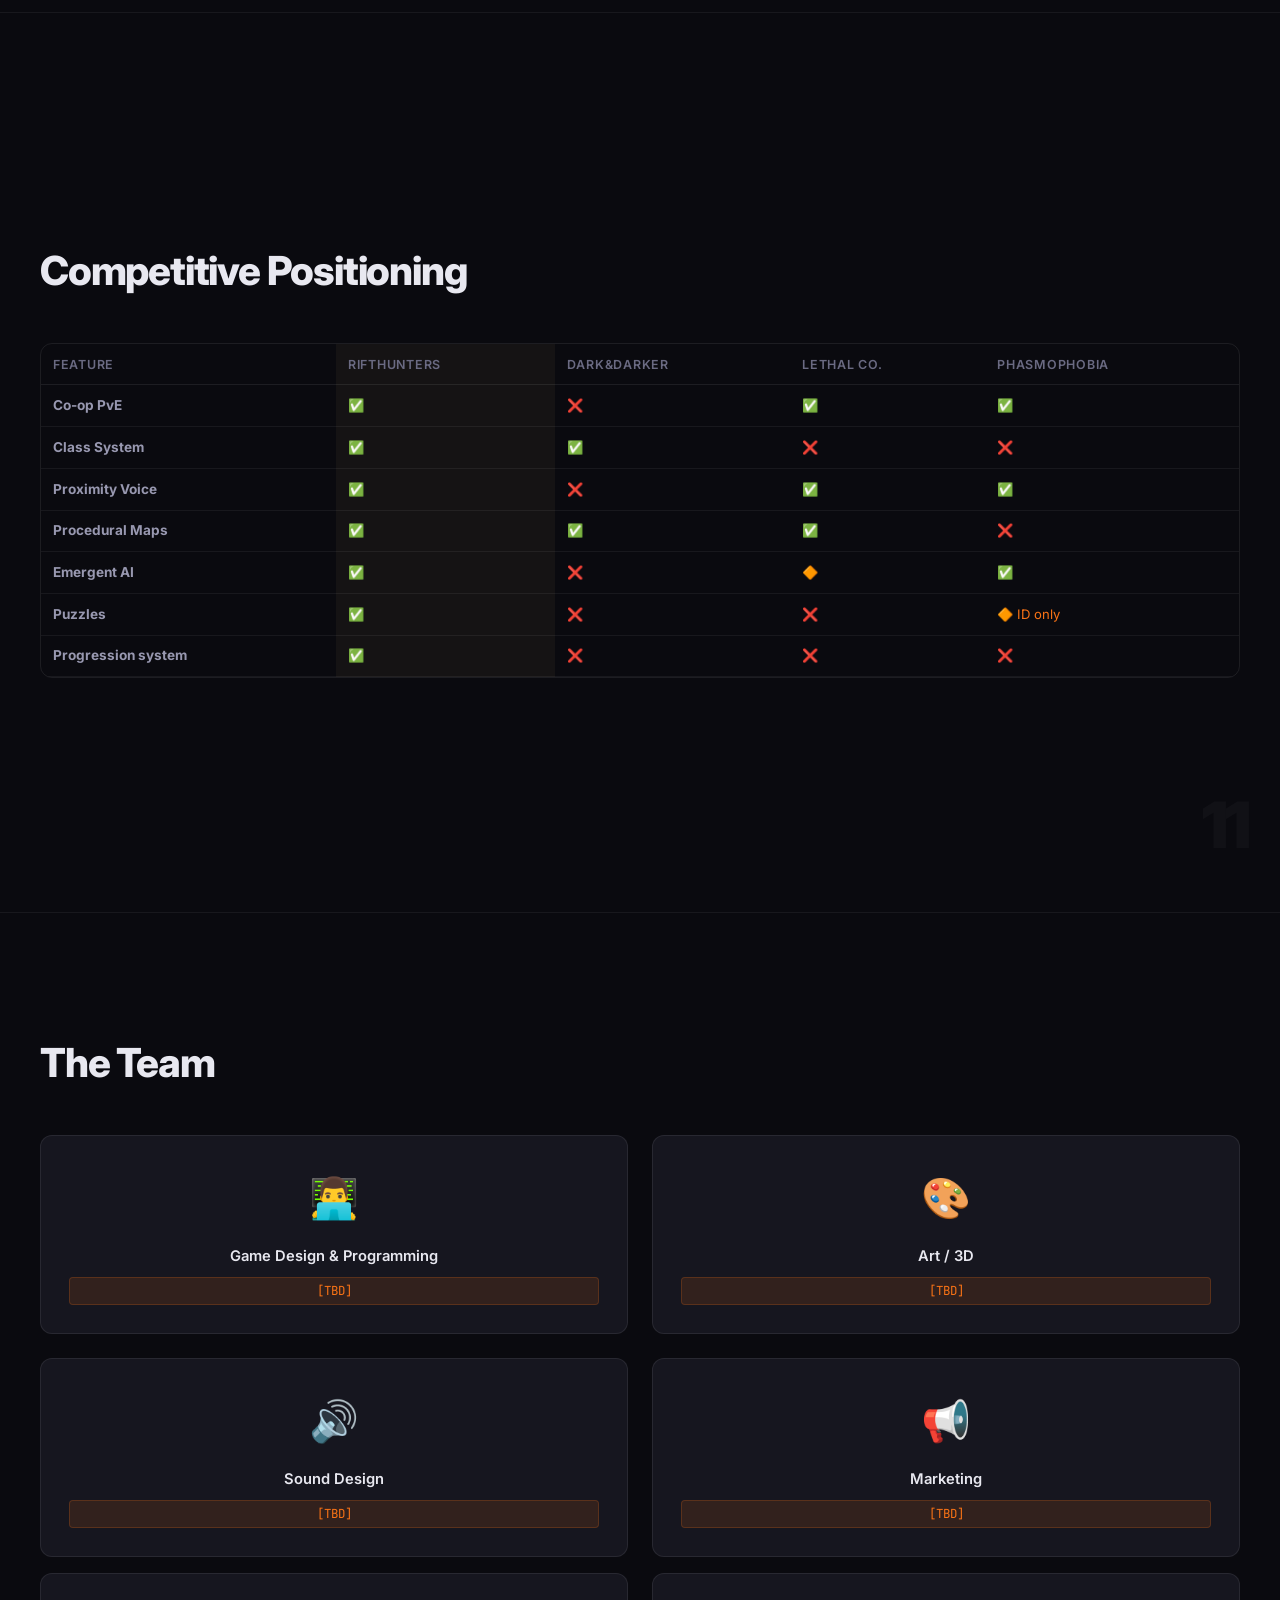
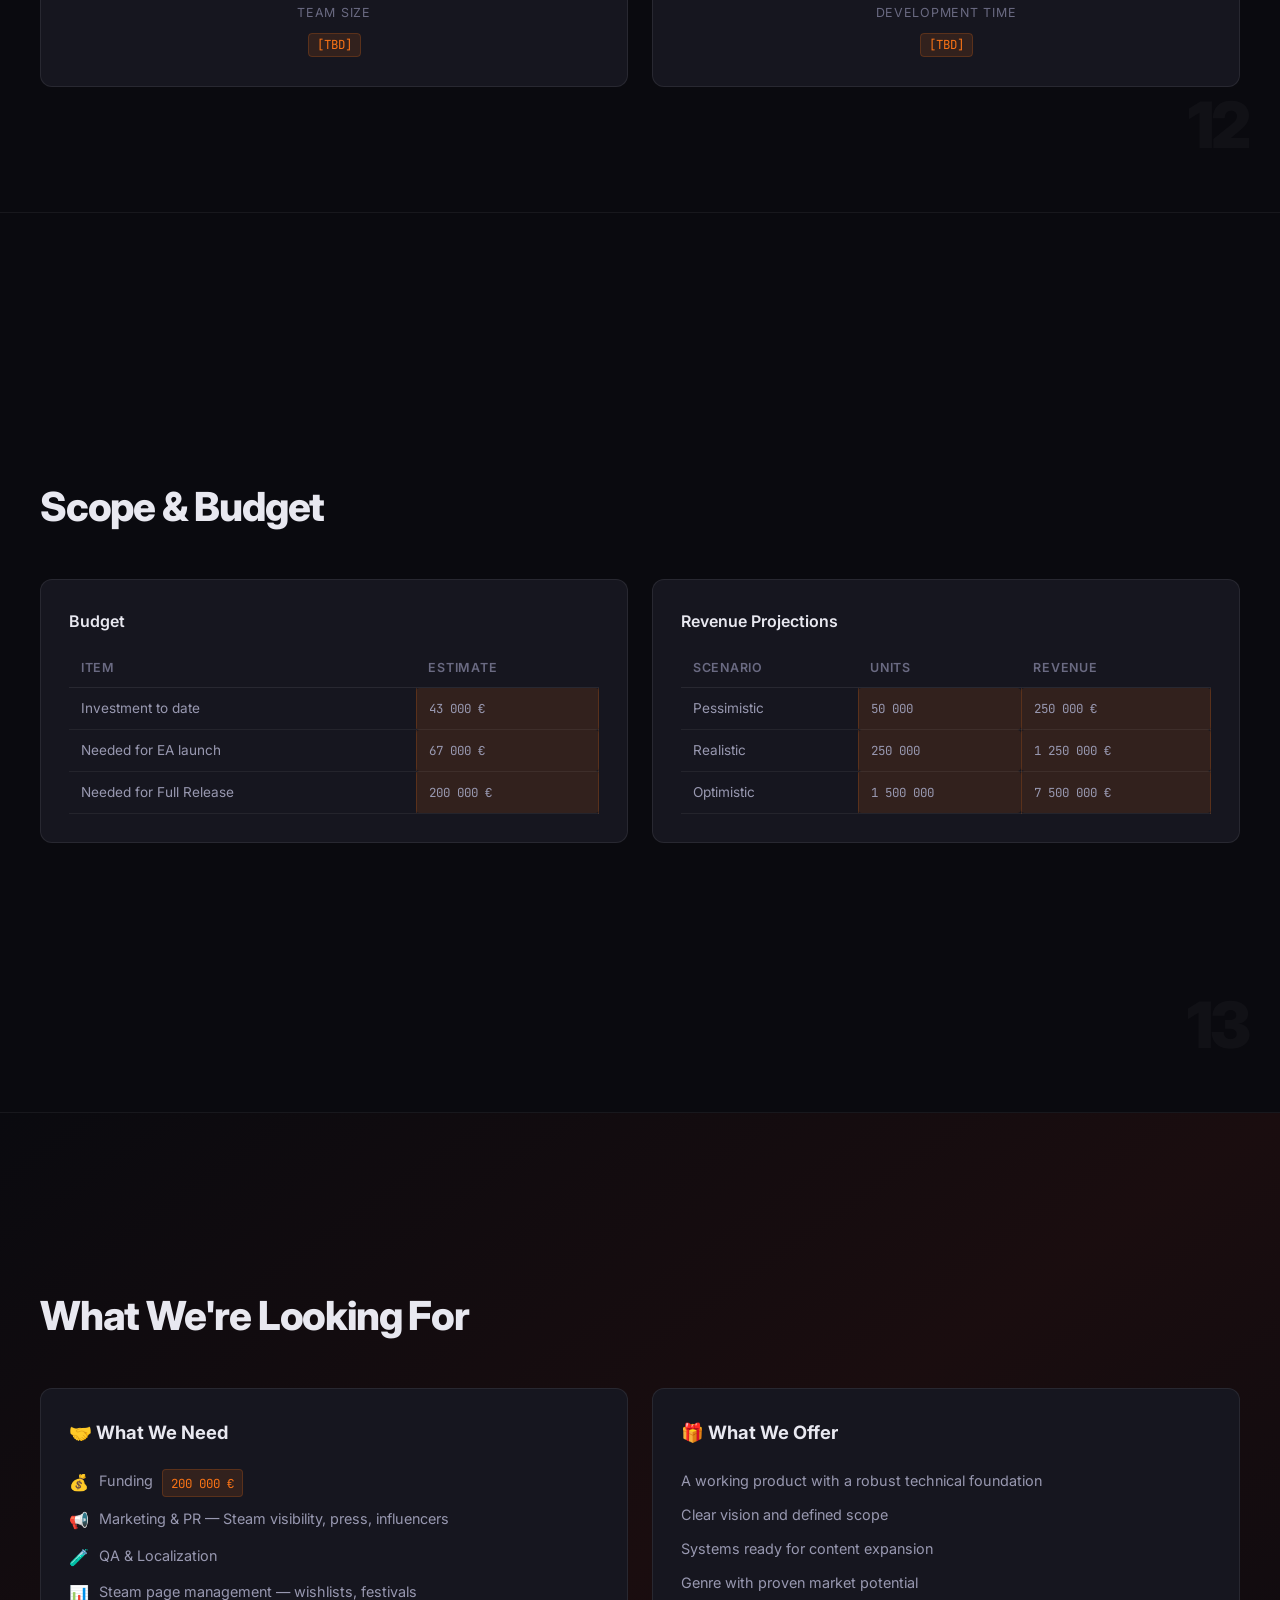
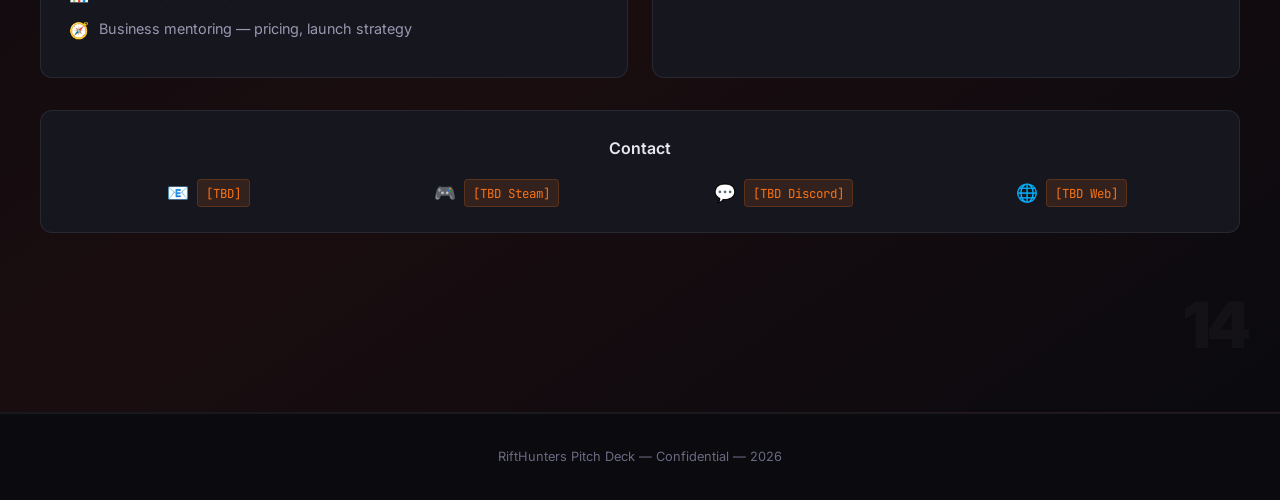
==== commit 99f16513: "omyl" ====
--- a/index.html
+++ b/index.html
@@ -155,10 +155,10 @@
                 <div class="grid grid-2">
                     <div class="pillar-card" data-pillar="1">
                         <div class="pillar-number">01</div>
-                        <div class="pillar-icon">🎯</div>
+                        <div class="pillar-icon"></div>
                         <h3>Unique Class System</h3>
                         <ul>
-                            <li>Teamwork is the key - 5 classes with distinct passive bonuses</li>
+                            <li>Teamwork is the key - 4 classes with distinct passive bonuses</li>
                             <li>Every player has his role - <strong>Each class can only appear once per team</strong> → strategic selection</li>
                             <li>Class-specific starting equipment</li>
                         </ul>
@@ -167,17 +167,16 @@
                             <span class="class-badge cleric">Cleric</span>
                             <span class="class-badge scholar">Scholar</span>
                             <span class="class-badge thief">Thief</span>
-                            <span class="class-badge deprived">Deprived</span>
                         </div>
                     </div>
                     <div class="pillar-card" data-pillar="2">
                         <div class="pillar-number">02</div>
-                        <div class="pillar-icon">🧠</div>
-                        <h3>Emergent AI</h3>
+                        <div class="pillar-icon"></div>
+                        <h3>Emergent AI enemies</h3>
                         <ul>
-                            <li><strong>Metal Malej</strong> — stalker that only attacks isolated players</li>
-                            <li><strong>Lightstarved Soul</strong> — reacts to player presence</li>
-                            <li>AI reacts to lit fires, player positions, and group dynamics</li>
+                            <li><strong>Unique creatures</strong> — during your time in dungeons you will face variaty of enemies with unique hunting techniques. Dont make unnecessary noice or the will find you...</li>
+                            <li><strong>Light is key</strong> — in dark dungeon light is your best friend, you should protect it becouse many others want it as well.</li>
+                            <li>Each enemy is special in some way and they bring a unique type of challange. No generic monsters, no hordes of boring pawns, just true fear for your life.</li>
                         </ul>
                         <div class="ai-states">
                             <span class="state-badge lurk">Lurk</span>
@@ -188,12 +187,12 @@
                     </div>
                     <div class="pillar-card" data-pillar="3">
                         <div class="pillar-number">03</div>
-                        <div class="pillar-icon">�</div>
+                        <div class="pillar-icon"></div>
                         <h3>Voice-based Gameplay</h3>
                         <ul>
                             <li><strong>Proximity voice chat</strong> as a game mechanic</li>
-                            <li><strong>Statue Silence puzzle</strong> — stay silent for 15s to reveal a secret</li>
-                            <li>Dead players hear the living, but can't talk to them → horror element</li>
+                            <li>Dead players hear the living, but can't talk to them</li>
+                            <li><strong>Voice chat is not just for chating</strong> — use your voice to solve puzzles, scare enemies or lure them to your friends.</li>
                         </ul>
                         <div class="voice-viz" id="voice-viz">
                             <div class="voice-bar"></div>
@@ -209,12 +208,12 @@
                     </div>
                     <div class="pillar-card" data-pillar="4">
                         <div class="pillar-number">04</div>
-                        <div class="pillar-icon">�️</div>
+                        <div class="pillar-icon"></div>
                         <h3>Procedural Dungeons</h3>
                         <ul>
                             <li>Modular prefab system (connector-based)</li>
                             <li><strong>Deterministic seed</strong> → host generates, clients sync</li>
-                            <li>Every run has different layout, traps, and puzzles</li>
+                            <li>Every run has different layout, traps, and puzzles and challanges</li>
                         </ul>
                         <div class="maze-preview" id="maze-preview"></div>
                     </div>
@@ -234,7 +233,7 @@
                         <h3>Primary Target Audience</h3>
                         <div class="profile-stats">
                             <div class="profile-stat"><span class="profile-label">Age</span><span
-                                    class="profile-value">16–30</span></div>
+                                    class="profile-value">12–30</span></div>
                             <div class="profile-stat"><span class="profile-label">Platform</span><span
                                     class="profile-value">Steam PC</span></div>
                             <div class="profile-stat"><span class="profile-label">Profile</span><span
@@ -323,7 +322,7 @@
                         <h4>Visual Identity</h4>
                         <ul>
                             <li>Dark, atmospheric dungeons with dynamic lighting</li>
-                            <li>Fantasy gothic aesthetic</li>
+                            <li>Fantasy aesthetic</li>
                             <li>Ragdoll physics — comedic and horror moments</li>
                             <li>Emote system for social interaction</li>
                         </ul>
@@ -415,7 +414,7 @@
                         <h3 class="status-done-title">✅ Completed Systems</h3>
                         <div class="status-bar-grid">
                             <div class="status-bar-item" data-progress="100">
-                                <span class="sbar-label">Class System (5 classes)</span>
+                                <span class="sbar-label">Class System</span>
                                 <div class="sbar-track">
                                     <div class="sbar-fill" style="--progress:100%"></div>
                                 </div>
@@ -433,7 +432,7 @@
                                 </div>
                             </div>
                             <div class="status-bar-item" data-progress="100">
-                                <span class="sbar-label">AI Enemies (4 types)</span>
+                                <span class="sbar-label">AI Enemies</span>
                                 <div class="sbar-track">
                                     <div class="sbar-fill" style="--progress:100%"></div>
                                 </div>
@@ -445,7 +444,7 @@
                                 </div>
                             </div>
                             <div class="status-bar-item" data-progress="100">
-                                <span class="sbar-label">Puzzle Framework (5 types)</span>
+                                <span class="sbar-label">Puzzle Framework</span>
                                 <div class="sbar-track">
                                     <div class="sbar-fill" style="--progress:100%"></div>
                                 </div>
@@ -643,7 +642,7 @@
                 <div class="grid grid-3">
                     <div class="card card-center">
                         <div class="price-tag">Premium</div>
-                        <p class="price-value todo-tag">[TBD price]</p>
+                        <p class="price-value todo-tag">5€</p>
                         <p class="muted">One-time purchase on Steam</p>
                     </div>
                     <div class="card card-center">
@@ -688,20 +687,20 @@
                             <tr>
                                 <td><strong>Co-op PvE</strong></td>
                                 <td class="highlight-col"><span class="check yes">✅</span></td>
-                                <td><span class="check no">❌ PvPvE</span></td>
+                                <td><span class="check no">❌</span></td>
                                 <td><span class="check yes">✅</span></td>
                                 <td><span class="check yes">✅</span></td>
                             </tr>
                             <tr>
                                 <td><strong>Class System</strong></td>
-                                <td class="highlight-col"><span class="check yes">✅ 5 unique</span></td>
+                                <td class="highlight-col"><span class="check yes">✅</span></td>
                                 <td><span class="check yes">✅</span></td>
                                 <td><span class="check no">❌</span></td>
                                 <td><span class="check no">❌</span></td>
                             </tr>
                             <tr>
                                 <td><strong>Proximity Voice</strong></td>
-                                <td class="highlight-col"><span class="check yes">✅ + Puzzles!</span></td>
+                                <td class="highlight-col"><span class="check yes">✅</span></td>
                                 <td><span class="check no">❌</span></td>
                                 <td><span class="check yes">✅</span></td>
                                 <td><span class="check yes">✅</span></td>
@@ -715,25 +714,27 @@
                             </tr>
                             <tr>
                                 <td><strong>Emergent AI</strong></td>
-                                <td class="highlight-col"><span class="check yes">✅ Metal Malej</span></td>
+                                <td class="highlight-col"><span class="check yes">✅</span></td>
                                 <td><span class="check no">❌</span></td>
                                 <td><span class="check partial">🔶</span></td>
                                 <td><span class="check yes">✅</span></td>
                             </tr>
-                            <tr>
-                                <td><strong>Combat Depth</strong></td>
-                                <td class="highlight-col"><span class="check yes">✅ Full</span></td>
-                                <td><span class="check yes">✅</span></td>
-                                <td><span class="check no">❌</span></td>
-                                <td><span class="check no">❌</span></td>
-                            </tr>
+                           
                             <tr>
                                 <td><strong>Puzzles</strong></td>
-                                <td class="highlight-col"><span class="check yes">✅ Voice + Physical</span></td>
+                                <td class="highlight-col"><span class="check yes">✅</span></td>
                                 <td><span class="check no">❌</span></td>
                                 <td><span class="check no">❌</span></td>
                                 <td><span class="check partial">🔶 ID only</span></td>
                             </tr>
+                            <tr>
+                                <td><strong>Progression system</strong></td>
+                                <td class="highlight-col"><span class="check yes">✅</span></td>
+                                <td><span class="check no">❌</span></td>
+                                <td><span class="check no">❌</span></td>
+                                <td><span class="check no">❌</span></td>
+                            </tr>
+                            
                         </tbody>
                     </table>
                 </div>
@@ -802,15 +803,15 @@
                             <tbody>
                                 <tr>
                                     <td>Investment to date</td>
-                                    <td class="todo-tag">[TBD]</td>
+                                    <td class="todo-tag">43 000 €</td>
                                 </tr>
                                 <tr>
                                     <td>Needed for EA launch</td>
-                                    <td class="todo-tag">[TBD]</td>
+                                    <td class="todo-tag">67 000 €</td>
                                 </tr>
                                 <tr>
                                     <td>Needed for Full Release</td>
-                                    <td class="todo-tag">[TBD]</td>
+                                    <td class="todo-tag">200 000 €</td>
                                 </tr>
                             </tbody>
                         </table>
@@ -828,18 +829,18 @@
                             <tbody>
                                 <tr>
                                     <td>Pessimistic</td>
-                                    <td class="todo-tag">[?]</td>
-                                    <td class="todo-tag">[?]</td>
+                                    <td class="todo-tag">50 000</td>
+                                    <td class="todo-tag">250 000 €</td>
                                 </tr>
                                 <tr>
                                     <td>Realistic</td>
-                                    <td class="todo-tag">[?]</td>
-                                    <td class="todo-tag">[?]</td>
+                                    <td class="todo-tag">250 000</td>
+                                    <td class="todo-tag">1 250 000 €</td>
                                 </tr>
                                 <tr>
                                     <td>Optimistic</td>
-                                    <td class="todo-tag">[?]</td>
-                                    <td class="todo-tag">[?]</td>
+                                    <td class="todo-tag">1 500 000</td>
+                                    <td class="todo-tag">7 500 000 €</td>
                                 </tr>
                             </tbody>
                         </table>
@@ -859,7 +860,7 @@
                     <div class="card card-glow">
                         <h3 class="card-title">🤝 What We Need</h3>
                         <ul class="ask-list">
-                            <li><span class="ask-icon">💰</span> Funding <span class="todo-tag">[TBD]</span></li>
+                            <li><span class="ask-icon">💰</span> Funding <span class="todo-tag">200 000 €</span></li>
                             <li><span class="ask-icon">📢</span> Marketing & PR — Steam visibility, press, influencers
                             </li>
                             <li><span class="ask-icon">🧪</span> QA & Localization</li>
@@ -898,7 +899,7 @@
 
     <!-- Footer -->
     <footer class="footer">
-        <p>RiftHunters Pitch Deck — 2026</p>
+        <p>RiftHunters Pitch Deck — Confidential — 2026</p>
     </footer>
 
     <script src="script.js"></script>
